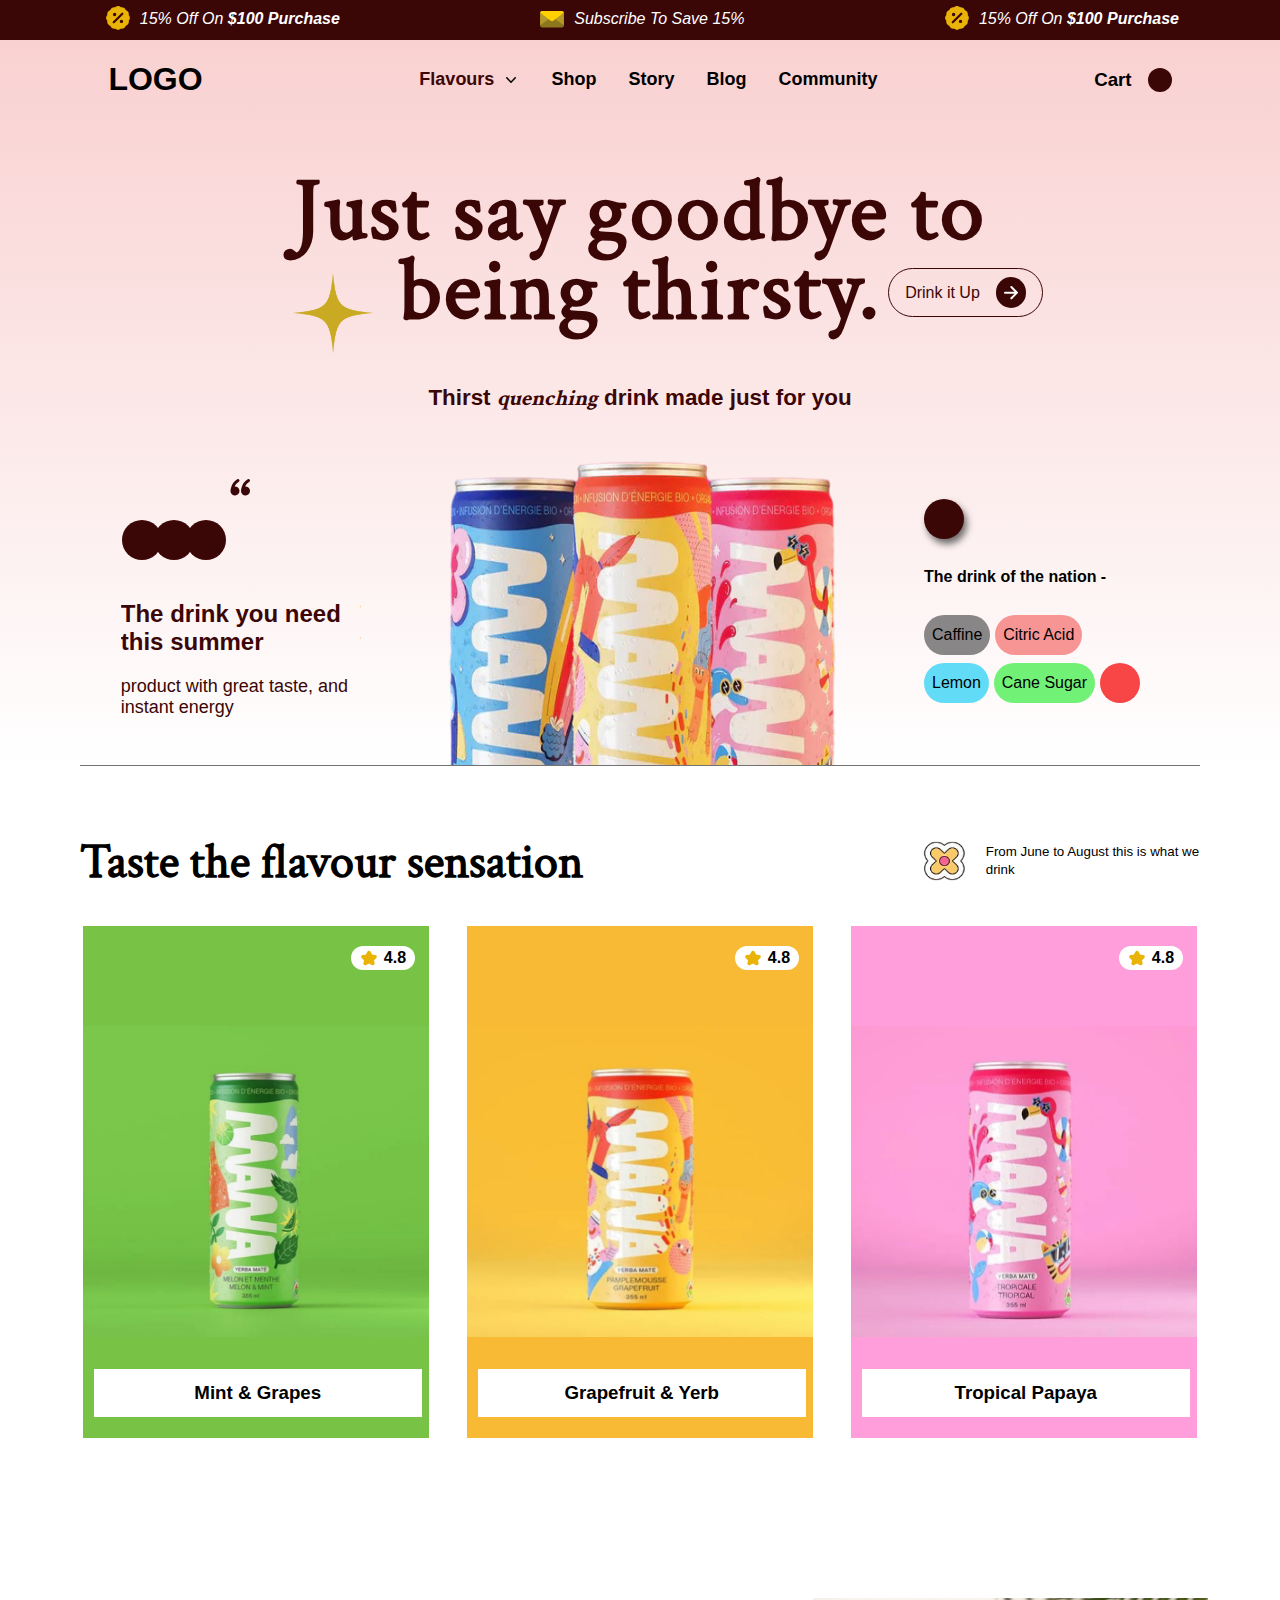
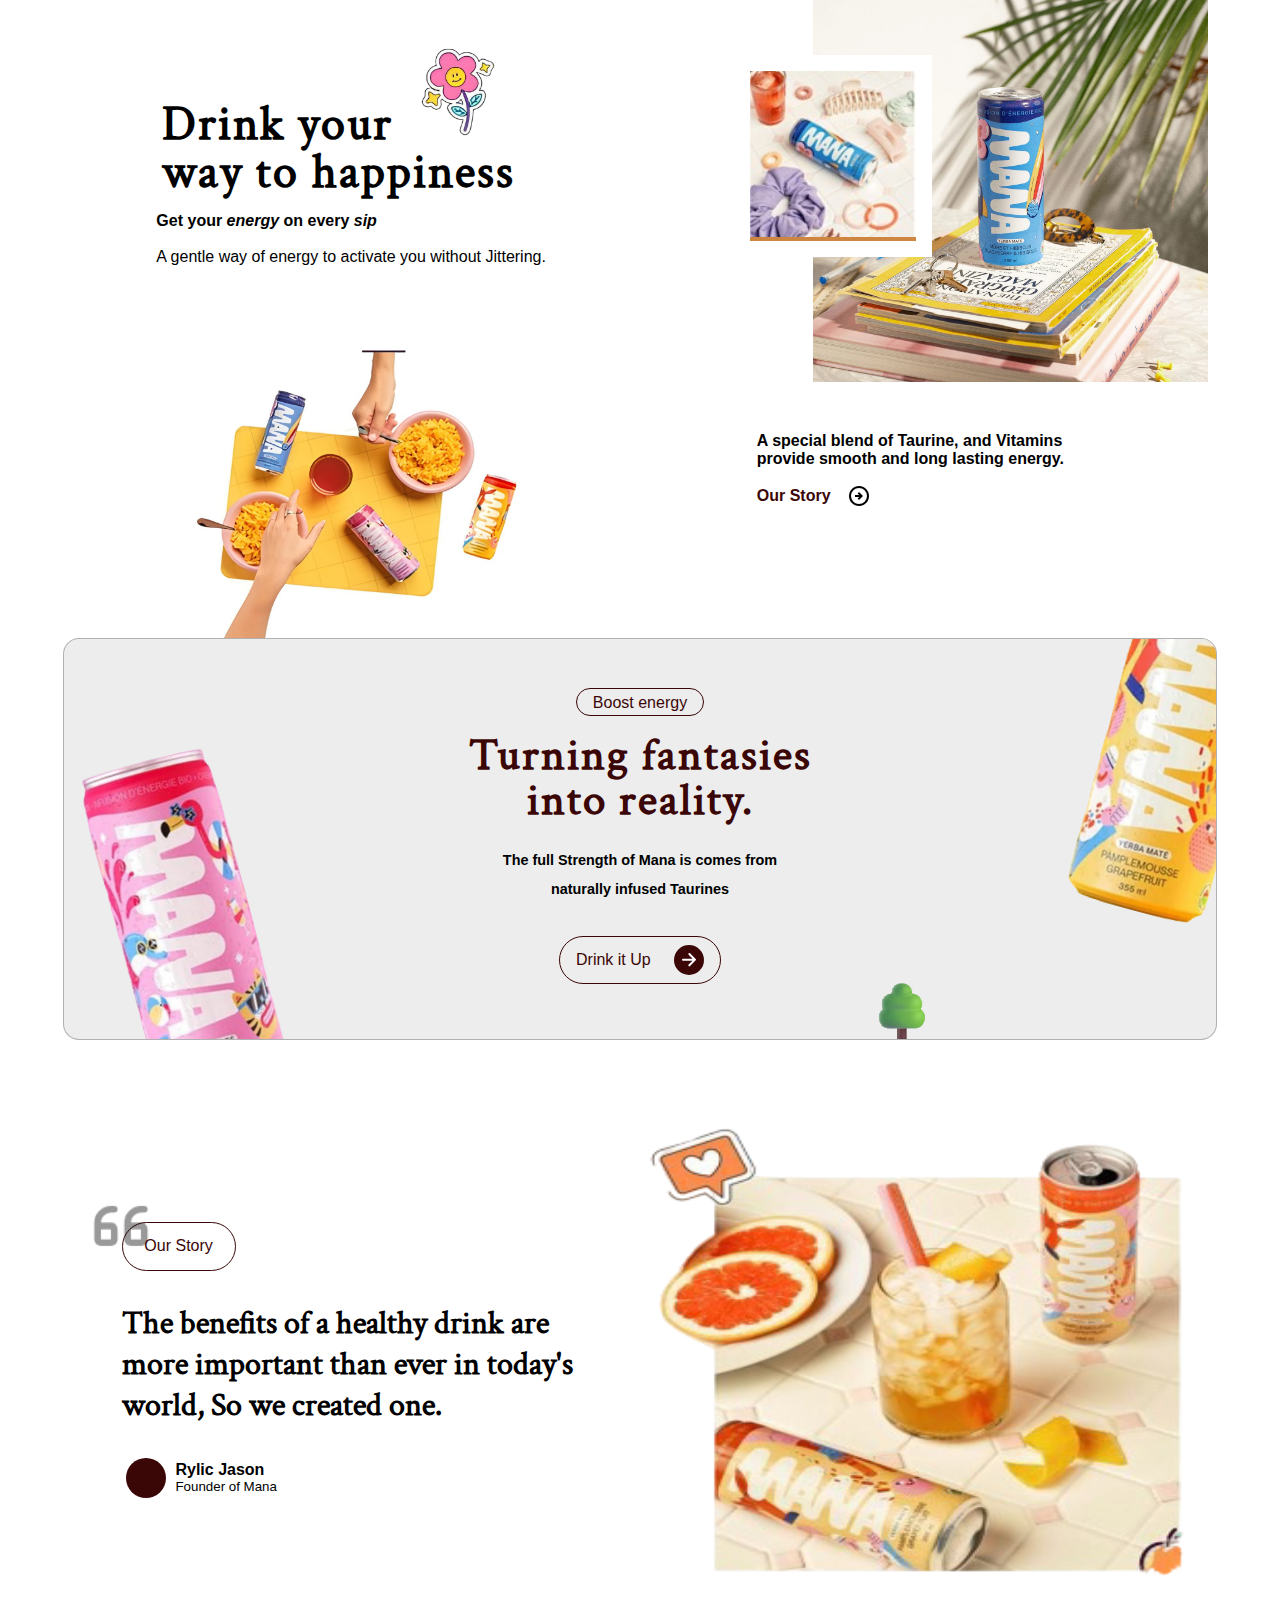
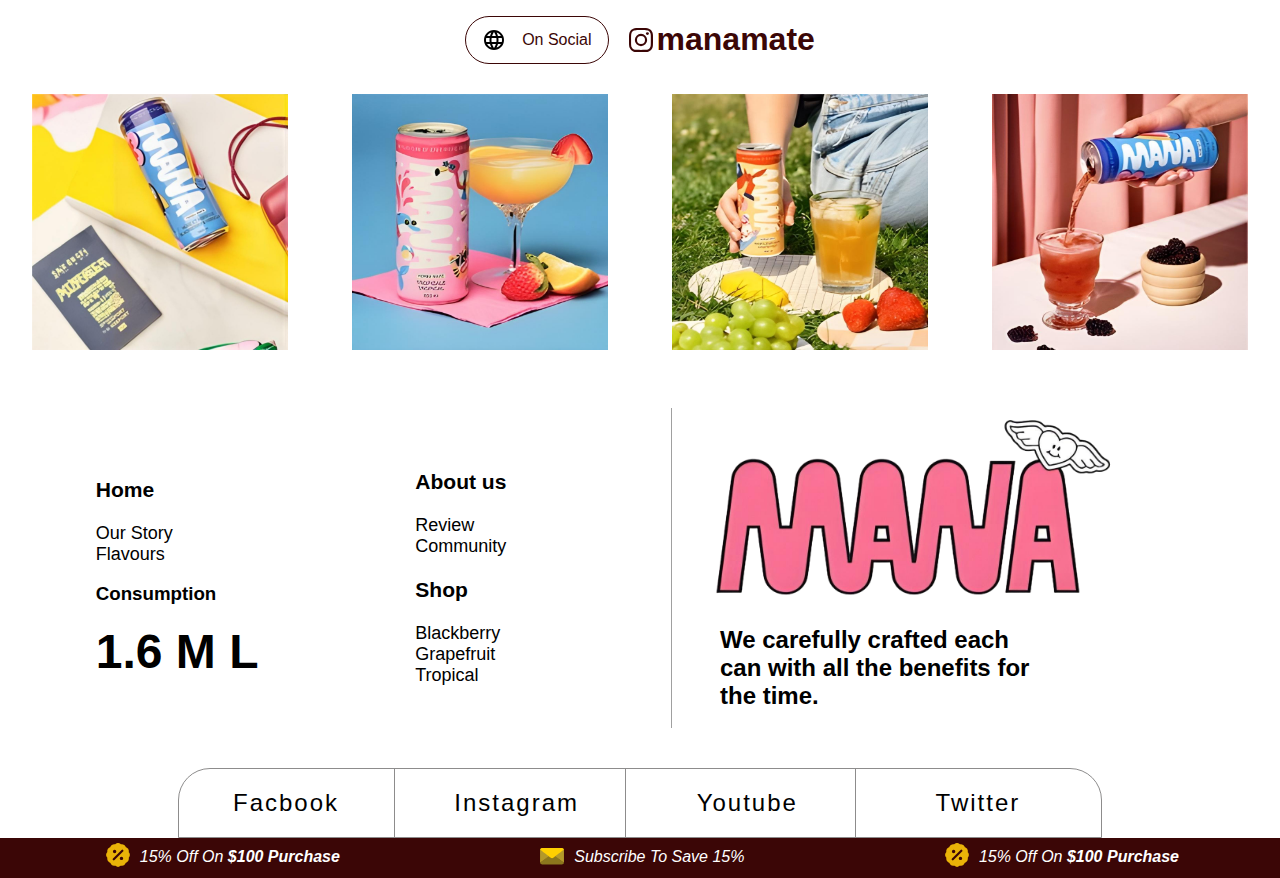
==== index.html @ e07e1fbb "added Footer" ====
<!DOCTYPE html>
<html lang="en">
<head>
    <meta charset="UTF-8">
    <meta name="viewport" content="width=device-width, initial-scale=1.0">
    <title>My Project</title>
    <link rel="stylesheet" href="style.css">
    <script src="script.js"></script>
</head>
<body>
            <!-- Top Foucus Section  -->
    <div class="flex-row row-align focusSection" >

        <div class="flex-row focusItems itemF">
            <svg xmlns="http://www.w3.org/2000/svg" width="24px" height="24px" viewBox="0 0 14 14">
                <path fill="#eab308" fill-rule="evenodd" d="M5.514.61a2.395 2.395 0 0 1 3.023 0l.16.13l.202-.033a2.395 2.395 0 0 1 2.618 1.512l.073.191l.191.073a2.395 2.395 0 0 1 1.512 2.618l-.033.203l.13.159l-.341.277l.34-.277c.717.88.717 2.142 0 3.023l-.129.159l.033.202a2.395 2.395 0 0 1-1.512 2.618l-.191.073l-.073.192a2.395 2.395 0 0 1-2.618 1.511l-.203-.032l-.159.129a2.395 2.395 0 0 1-3.023 0l.316-.388l-.316.388l-.159-.13l-.202.033a2.395 2.395 0 0 1-2.618-1.511l-.073-.192l-.192-.073A2.395 2.395 0 0 1 .76 8.847l.033-.202l-.13-.16a2.395 2.395 0 0 1 0-3.022l.13-.16l-.033-.202a2.395 2.395 0 0 1 1.51-2.618l.192-.073l.073-.191A2.395 2.395 0 0 1 5.153.707l.202.033zm4.454 3.422a.625.625 0 0 0-.884 0l-5 5a.625.625 0 1 0 .884.884l5-5a.625.625 0 0 0 0-.884m-4.942-.058a1 1 0 1 0 0 2a1 1 0 0 0 0-2m4 4a1 1 0 1 0 0 2a1 1 0 0 0 0-2" clip-rule="evenodd"/>
            </svg>
            <p>15% off on <strong>$100 purchase</strong></p>
        </div>

        <div class="flex-row focusItems itemF">
            <svg xmlns="http://www.w3.org/2000/svg" width="24px" height="24px" viewBox="0 0 512 512">
                <path fill="#8C771D" d="M511.96 425.623c-.076.14-.204.238-.287.374c-6.971 18.262-24.524 31.291-45.241 31.291H45.711c-1.579 0-3.044-.37-4.584-.517h-.612c-.159-.019-.287-.102-.446-.121c-10.136-1.193-19.259-5.374-26.495-11.827c-.136-.121-.317-.177-.453-.298l.083-.064c-1.707-1.556-3.482-3.051-4.955-4.837A48.452 48.452 0 0 1 .13 425.466c-.03-.042-.068-.072-.091-.117l.045-.038C-1.789 420.137 220.743 252 220.743 252c27.59-20.913 42.265-20.589 70.164 0c0 0 222.857 168.273 220.916 173.519l.137.104z"/>
                <path fill="#B3992A" d="M256.133 232.687L1.216 423.874V153.025c0-26.4 21.397-47.797 47.797-47.797h414.24c26.4 0 47.797 21.397 47.797 47.797v270.849L256.133 232.687z"/>
                <path fill="#FFD001" d="M3.984 136.661c.074-.138.201-.234.283-.368c6.864-17.981 24.146-30.809 44.543-30.809h414.238c1.554 0 2.997.364 4.514.509h.602c.156.019.283.1.439.119c9.979 1.175 18.963 5.291 26.086 11.645c.134.119.312.175.446.294l-.082.063c1.681 1.532 3.428 3.004 4.878 4.763a47.745 47.745 0 0 1 7.994 13.939c.03.041.067.071.089.115l-.045.037c1.844 5.094-217.258 170.64-217.258 170.64c-27.165 20.591-41.613 20.271-69.083 0c0 0-219.422-165.68-217.511-170.845l-.133-.102z"/>
            </svg>
            <p>Subscribe to save 15%</p>
        </div>

        <div class="flex-row focusItems hide1000 itemF">
            <svg xmlns="http://www.w3.org/2000/svg" width="24px" height="24px" viewBox="0 0 14 14">
                <path fill="#eab308" fill-rule="evenodd" d="M5.514.61a2.395 2.395 0 0 1 3.023 0l.16.13l.202-.033a2.395 2.395 0 0 1 2.618 1.512l.073.191l.191.073a2.395 2.395 0 0 1 1.512 2.618l-.033.203l.13.159l-.341.277l.34-.277c.717.88.717 2.142 0 3.023l-.129.159l.033.202a2.395 2.395 0 0 1-1.512 2.618l-.191.073l-.073.192a2.395 2.395 0 0 1-2.618 1.511l-.203-.032l-.159.129a2.395 2.395 0 0 1-3.023 0l.316-.388l-.316.388l-.159-.13l-.202.033a2.395 2.395 0 0 1-2.618-1.511l-.073-.192l-.192-.073A2.395 2.395 0 0 1 .76 8.847l.033-.202l-.13-.16a2.395 2.395 0 0 1 0-3.022l.13-.16l-.033-.202a2.395 2.395 0 0 1 1.51-2.618l.192-.073l.073-.191A2.395 2.395 0 0 1 5.153.707l.202.033zm4.454 3.422a.625.625 0 0 0-.884 0l-5 5a.625.625 0 1 0 .884.884l5-5a.625.625 0 0 0 0-.884m-4.942-.058a1 1 0 1 0 0 2a1 1 0 0 0 0-2m4 4a1 1 0 1 0 0 2a1 1 0 0 0 0-2" clip-rule="evenodd"/>
            </svg>
            <p>15% off on <strong>$100 purchase</strong></p>
        </div>
    </div>

                    <!-- NavBar   -->
    <div id="topSect">
        <nav class="flex-row row-align">
            <div>
                <h1>LOGO</h1>
            </div>

            <div>
                <ul class="hide1000">
                    <li>
                        <div class="dropdown">
                            <!-- drop button  -->
                            <a href="#" class="dropbtn flex-row navItem transition200">
                                Flavours
                                <svg class="transition200" xmlns="http://www.w3.org/2000/svg" width="16px" height="16px" viewBox="0 0 16 16">
                                    <path fill="none" stroke="#000000" stroke-linecap="round" stroke-linejoin="round" stroke-width="1.5" d="M3.75 5.75L8 10.25l4.25-4.5"/>
                                </svg>
                            </a>
                            <!-- drop content  -->
                            <div class="dropdown-content transition200">
                                <a href="#">Lemon <img src="./assets/icons/lemon_.png" alt=""></a>
                                <a href="#">Mango <img src="./assets/icons/mango_.png" alt=""></a>
                                <a href="#">Cherry <img src="./assets/icons/cherries_.png" alt=""></a>
                                <a href="#">More... </a>
                            </div>
                        </div>
                    </li>
                    <li class="navItem transition200">Shop</li>
                    <li class="navItem transition200">Story</li>
                    <li class="navItem transition200">Blog</li>
                    <li class="navItem transition200">Community</li>
                </ul>
            </div>
            

            <div class="flex-row row-align" class="flex-row row-align" style="gap: 0.5em;">
                <div id="hamburger">
                    <svg xmlns="http://www.w3.org/2000/svg" height="24px" viewBox="0 -960 960 960" width="24px" fill="#696969"><path d="M120-240v-80h720v80H120Zm0-200v-80h720v80H120Zm0-200v-80h720v80H120Z"/></svg>
                </div>
                <div id="cart" class="flex-row row-align">
                    <h3>Cart</h3>
                    <div class="circle"></div>
                </div>
            </div>
        </nav>

                        <!-- Hero Section  -->
        <section class="container">
                <div id="heroText">
                    <div id="heroOverlay" class="p-rel">
                        <h1>Just say goodbye to being thirsty.</h1>
                        <div class="mainBtn flex-row row-align p-abs transition200">
                            <a href="#" class="flex-row row-align" style="gap: 1em;">Drink it Up
                                <div class="circle" style="padding: 0.2em;">
                                    <svg xmlns="http://www.w3.org/2000/svg" width="undefined" height="undefined" viewBox="-5 -5 24 24">
                                        <path fill="#ffffff" d="m10.586 5.657l-3.95-3.95A1 1 0 0 1 8.05.293l5.657 5.657a.997.997 0 0 1 0 1.414L8.05 13.021a1 1 0 1 1-1.414-1.414l3.95-3.95H1a1 1 0 1 1 0-2h9.586z"/>
                                    </svg>
                                </div>
                            </a>
                        </div>
                        <div id="starsImg" class="p-abs">
                            <!-- <img src="./assets/images/stars.png" alt=""> -->
                        </div>
                        <p class="p-none m-none">Thirst <strong>quenching</strong> drink made just for you</p>
                    </div>
                </div>

                <div id="heroBottom" class="flex-row row-align">
                    <div class="bottomItems flex-row" id="comms1">
                        <div style="width: 30em;">
                            <div class="flex-row" style="width: 15em;justify-content: center; scroll-snap-align: center;">
                                <svg xmlns="http://www.w3.org/2000/svg" width="24px" height="24px" viewBox="0 0 16 16"><path fill="#3b0606" d="M6.848 2.47a1 1 0 0 1-.318 1.378A7.284 7.284 0 0 0 3.75 7.01A3 3 0 1 1 1 10v-.027a3.521 3.521 0 0 1 .01-.232c.009-.15.027-.36.062-.618c.07-.513.207-1.22.484-2.014c.552-1.59 1.67-3.555 3.914-4.957a1 1 0 0 1 1.378.318m7 0a1 1 0 0 1-.318 1.378a7.283 7.283 0 0 0-2.78 3.162A3 3 0 1 1 8 10v-.027a3.521 3.521 0 0 1 .01-.232c.009-.15.027-.36.062-.618c.07-.513.207-1.22.484-2.014c.552-1.59 1.67-3.555 3.914-4.957a1 1 0 0 1 1.378.318"/></svg>
                            </div>
                            <div class="flex-row row-align p-rel" id="customerImg">
                                <div class="lg-circle p-abs" style="left: 0.1em;"></div>
                                <div class="lg-circle p-abs" style="left: 2.1em;"></div>
                                <div class="lg-circle p-abs" style="left: 4.1em;"></div>
                            </div>
                            
                            <div id="customerComms1">
                                <h2><blockquote class="p-none m-none">The drink you need this summer</blockquote></h2>
                                <p class="p-none m-none lg-p"> product with great taste, and instant energy</p>
                            </div>
                        </div>

                        <div style="width: 15em; scroll-snap-align: center;">
                            <div class="flex-row" style="width: 15em;justify-content: center;">
                                <svg xmlns="http://www.w3.org/2000/svg" width="24px" height="24px" viewBox="0 0 16 16"><path fill="#3b0606" d="M6.848 2.47a1 1 0 0 1-.318 1.378A7.284 7.284 0 0 0 3.75 7.01A3 3 0 1 1 1 10v-.027a3.521 3.521 0 0 1 .01-.232c.009-.15.027-.36.062-.618c.07-.513.207-1.22.484-2.014c.552-1.59 1.67-3.555 3.914-4.957a1 1 0 0 1 1.378.318m7 0a1 1 0 0 1-.318 1.378a7.283 7.283 0 0 0-2.78 3.162A3 3 0 1 1 8 10v-.027a3.521 3.521 0 0 1 .01-.232c.009-.15.027-.36.062-.618c.07-.513.207-1.22.484-2.014c.552-1.59 1.67-3.555 3.914-4.957a1 1 0 0 1 1.378.318"/></svg>
                            </div>
                            <div class="flex-row row-align p-rel" id="customerImg">
                                <div class="lg-circle p-abs" style="left: 0.1em;"></div>
                                <div class="lg-circle p-abs" style="left: 2.1em;"></div>
                                <div class="lg-circle p-abs" style="left: 4.1em;"></div>
                            </div>
                            
                            <div id="customerComms1">
                                <h2><blockquote class="p-none m-none">The drink you need this summer</blockquote></h2>
                                <p class="p-none m-none lg-p"> product with great taste, and instant energy</p>
                            </div>
                        </div>
                    </div>

                    <div class="bottomItems flex-col" id="cansImg"></div>

                    <div class="bottomItems flex-col" id="thirdHeroBox">
                        <div class="lg-circle shadow"></div>
                        <h4 class="p-none m-none"><blockquote class="p-none m-none">The drink of the nation -</blockquote></h4>
                        <div class="flex-row" id="tags-col">
                            <div class="flex-row" style="gap: 0.3em;">
                                <div class="tags flex-row row-align" style="background-color: rgba(113, 112, 112, 0.841);"><p>Caffine</p></div>
                                <div class="tags flex-row row-align" style="background-color: rgba(246, 134, 134, 0.874);"><p>Citric Acid</p></div>
                            </div>
                            <div class="flex-row" style="gap: 0.3em;">
                                <div class="tags flex-row row-align" style="background-color: rgba(81, 215, 245, 0.902);"><p>Lemon</p></div>
                                <div class="tags flex-row row-align" style="background-color: rgba(92, 239, 97, 0.861);"><p>Cane Sugar</p></div>
                                <div class="lg-circle flex-row row-align" style="background-color: rgba(247, 56, 56, 0.934);"></div>
                            </div>
                        </div>
                    </div>

                    
    
                </div>

        </section>
    </div>
    
    <section id="bestProductsSect" class="container">
        <div id="productLine" class="row-100 flex-row">
            <div><h1>Taste the flavour sensation</h1></div>
            <div class="flex-row" style="width: 25%; min-width: 5em; align-items: center; gap: 1em;">
                <img src="./assets/images/flower.png" alt="flower" width="52px" height="52px">
                <p><small>From June to August this is what we drink</small></p>
            </div>
        </div>

        <div id="bestProducts" class="row-100 flex-row">

            <div class="productTile p-rel img-contain" id="greenCan">
                <div class="onHoverProdIcons flex-row">
                    <div class="circle">
                        <svg xmlns="http://www.w3.org/2000/svg" width="24px" height="24px" viewBox="0 0 24 24"><path fill="currentColor" d="M12 10c-1.1 0-2 .9-2 2s.9 2 2 2s2-.9 2-2s-.9-2-2-2zm6 0c-1.1 0-2 .9-2 2s.9 2 2 2s2-.9 2-2s-.9-2-2-2zM6 10c-1.1 0-2 .9-2 2s.9 2 2 2s2-.9 2-2s-.9-2-2-2z"/></svg>   
                    </div>
                    <div class="circle"></div>
                    <div class="circle"></div>
                </div>

                <div class="rating flex-row p-abs bg-white">
                    <svg xmlns="http://www.w3.org/2000/svg" width="18" height="18" viewBox="0 0 32 32">
                        <path fill="#eab308" d="m18.7 4.627l2.247 4.31a2.27 2.27 0 0 0 1.686 1.189l4.746.65c2.538.35 3.522 3.479 1.645 5.219l-3.25 2.999a2.225 2.225 0 0 0-.683 2.04l.793 4.398c.441 2.45-2.108 4.36-4.345 3.24l-4.536-2.25a2.282 2.282 0 0 0-2.006 0l-4.536 2.25c-2.238 1.11-4.786-.79-4.345-3.24l.793-4.399c.14-.75-.12-1.52-.682-2.04l-3.251-2.998c-1.877-1.73-.893-4.87 1.645-5.22l4.746-.65a2.23 2.23 0 0 0 1.686-1.189l2.248-4.309c1.144-2.17 4.264-2.17 5.398 0Z"/>
                    </svg>
                    <p class="p-none"><strong>4.8</strong></p>
                </div>

                <div class="productName flex-row p-abs bg-white transition200">
                    <h3>Mint & Grapes </h3>  
                </div>
            </div>

            <div class="productTile p-rel img-contain" id="yellowCan">
                <div class="onHoverProdIcons flex-row">
                    <div class="circle">
                        <svg xmlns="http://www.w3.org/2000/svg" width="24px" height="24px" viewBox="0 0 24 24"><path fill="currentColor" d="M12 10c-1.1 0-2 .9-2 2s.9 2 2 2s2-.9 2-2s-.9-2-2-2zm6 0c-1.1 0-2 .9-2 2s.9 2 2 2s2-.9 2-2s-.9-2-2-2zM6 10c-1.1 0-2 .9-2 2s.9 2 2 2s2-.9 2-2s-.9-2-2-2z"/></svg>
                    </div>
                    <div class="circle"></div>
                    <div class="circle"></div>
                </div>
                
                <div class="rating flex-row p-abs bg-white">
                    <svg xmlns="http://www.w3.org/2000/svg" width="18" height="18" viewBox="0 0 32 32">
                        <path fill="#eab308" d="m18.7 4.627l2.247 4.31a2.27 2.27 0 0 0 1.686 1.189l4.746.65c2.538.35 3.522 3.479 1.645 5.219l-3.25 2.999a2.225 2.225 0 0 0-.683 2.04l.793 4.398c.441 2.45-2.108 4.36-4.345 3.24l-4.536-2.25a2.282 2.282 0 0 0-2.006 0l-4.536 2.25c-2.238 1.11-4.786-.79-4.345-3.24l.793-4.399c.14-.75-.12-1.52-.682-2.04l-3.251-2.998c-1.877-1.73-.893-4.87 1.645-5.22l4.746-.65a2.23 2.23 0 0 0 1.686-1.189l2.248-4.309c1.144-2.17 4.264-2.17 5.398 0Z"/>
                    </svg>
                    <p><strong>4.8</strong></p>
                </div>

                <div class="productName flex-row p-abs bg-white transition200">
                    <h3> Grapefruit & Yerb  </h3>
                </div>
            </div>

            <div class="productTile p-rel img-contain" id="redCan">
                <div class="onHoverProdIcons flex-row ">
                    <div class="circle">
                        <svg xmlns="http://www.w3.org/2000/svg" width="24px" height="24px" viewBox="0 0 24 24"><path fill="currentColor" d="M12 10c-1.1 0-2 .9-2 2s.9 2 2 2s2-.9 2-2s-.9-2-2-2zm6 0c-1.1 0-2 .9-2 2s.9 2 2 2s2-.9 2-2s-.9-2-2-2zM6 10c-1.1 0-2 .9-2 2s.9 2 2 2s2-.9 2-2s-.9-2-2-2z"/></svg>
                    </div>
                    <div class="circle"></div>
                    <div class="circle"></div>
                </div>
                
                <div class="rating flex-row p-abs bg-white">
                    <svg xmlns="http://www.w3.org/2000/svg" width="18" height="18" viewBox="0 0 32 32">
                        <path fill="#eab308" d="m18.7 4.627l2.247 4.31a2.27 2.27 0 0 0 1.686 1.189l4.746.65c2.538.35 3.522 3.479 1.645 5.219l-3.25 2.999a2.225 2.225 0 0 0-.683 2.04l.793 4.398c.441 2.45-2.108 4.36-4.345 3.24l-4.536-2.25a2.282 2.282 0 0 0-2.006 0l-4.536 2.25c-2.238 1.11-4.786-.79-4.345-3.24l.793-4.399c.14-.75-.12-1.52-.682-2.04l-3.251-2.998c-1.877-1.73-.893-4.87 1.645-5.22l4.746-.65a2.23 2.23 0 0 0 1.686-1.189l2.248-4.309c1.144-2.17 4.264-2.17 5.398 0Z"/>
                    </svg>
                    <p><strong>4.8</strong></p>
                </div>

                <div class="productName flex-row p-abs bg-white transition200">
                    <h3>Tropical Papaya </h3>
                </div>
            </div>
        </div>
    </section>

                <!-- Product Showcasing  -->


    <section  class="container flex-row" id="showCasing">
        <div class="flex-col showCaseSec" id="showCaseMain">
            <div id="showCaseHead" class="show flex-col">
                <h1>
                    Drink your
                    <img src="./assets/icons/happyFlower.png" alt="" width="100px" height="100px">
                    way to happiness
                </h1>
                <h4>Get your <em>energy</em> on every <em>sip</em></h4>
                <p>A gentle way of energy to activate you without Jittering.</p>
            </div>
            
            <div id="showCaseImg" class="show flex-col" style="align-items: center; justify-content: end;">
                <img class="canWithFood" src="./assets/images/canWithFood.jpeg" alt="">
            </div>

        </div>

        <div class="flex-col showCaseSec" id="showCaseContent" >
            <div id="showCaseContentImg" class="show flex-col" style="height: 60%;">
                <div id="main-img-lg" class="p-rel">
                    <img src="./assets/images/canonbooks.jpg" loading="lazy" alt="lgImg" width="100%" height="100%">
                    <div id="main-img-sm" class="p-abs">
                        <img src="./assets/images/canwith[1].jpg" loading="lazy" alt="smImg" width="100%" height="100%">
                    </div>
                </div>
            </div>

            <div id="showCaseContentTxt" class="show flex-row" style="height: 20%;">
                <div class="flex-col" style="justify-content: center;width: 60%; height: 100%;">
                    <h3>
                        A special blend of Taurine, and Vitamins
                        provide smooth and long lasting energy.
                    </h3>
                    <a href="#" class="flex-row" style="width: 8em; font-weight: bold;"> Our Story 
                        <svg xmlns="http://www.w3.org/2000/svg" height="24px" viewBox="0 -960 960 960" width="24px" fill="#000"><path d="m480-320 160-160-160-160-56 56 64 64H320v80h168l-64 64 56 56Zm0 240q-83 0-156-31.5T197-197q-54-54-85.5-127T80-480q0-83 31.5-156T197-763q54-54 127-85.5T480-880q83 0 156 31.5T763-763q54 54 85.5 127T880-480q0 83-31.5 156T763-197q-54 54-127 85.5T480-80Zm0-80q134 0 227-93t93-227q0-134-93-227t-227-93q-134 0-227 93t-93 227q0 134 93 227t227 93Zm0-320Z"/></svg>             
                    </a>
                </div>
            </div>
        </div>
    </section>

                    <!-- Product Herocasing -->

    <section id="heroCasing" class="container flex-col p-rel">
        <div class="p-abs" id="heroCanRed">
            <img src="./assets/images/nobgRed.png" alt="">
        </div>
        <div class="p-abs" id="heroCanYell">
            <img src="./assets/images/nobgYellow.png" alt="">
        </div>

        <div id="boostBtn" class="z-index-1">
            <a href="#" class="mainBtn transition200">Boost energy</a>
        </div>

        <div class="flex-col z-index-1" id="heroCasingTxt">
            <h1>Turning fantasies into reality.</h1>
            <p>The full Strength of Mana is comes from naturally infused Taurines</p>
        </div>

        <div class="mainBtn flex-row transition200 z-index-1">
            <a href="#" class="flex-row row-align" style="justify-content: space-between; width: 100%;">
                <span>Drink it Up</span>
                <div class="circle" style="padding: 0.2em;">
                    <svg xmlns="http://www.w3.org/2000/svg" width="undefined" height="undefined" viewBox="-5 -5 24 24">
                        <path fill="#ffffff" d="m10.586 5.657l-3.95-3.95A1 1 0 0 1 8.05.293l5.657 5.657a.997.997 0 0 1 0 1.414L8.05 13.021a1 1 0 1 1-1.414-1.414l3.95-3.95H1a1 1 0 1 1 0-2h9.586z"/>
                    </svg>
                </div>
            </a>
        </div>

        <div class="p-abs" style="bottom: -2%; left: 70%;">
            <img src="./assets/icons/deciduous-tree.png" alt="">
        </div>
    </section>  
    
    <section id="FoundersCompliment" class="container flex-row">

        <div class="flex-col" style="width: 40%; justify-content: center; gap: 0em; margin: 0em auto;">

            <div class="mainBtn flex-row row-align p-rel" style="width: 5em; z-index: 1;">
                <div class="p-abs" style="left: -37%; top: -80%; z-index: -1;">
                    <img src="./assets/icons/quote-outline_.png" alt="" width="80px" height="80px" style="transform: rotate(180deg); z-index: -1; opacity: 0.4;">
                </div>
                <a href="#">
                    Our Story
                </a>
            </div>

            <div>
                <h3 style="font-size: 2em; font-family: crimsonRegular;">
                    The benefits of a healthy drink are more important than ever in today's world, So we created one.
                </h3>
            </div>

            <div class="flex-row row-align" style="width: 10em;">
                <div class="lg-circle"></div>
                <div>
                    <h4 class="m-none flex-row">Rylic Jason</h4> 
                    <small class="m-none flex-row">Founder of Mana</small>
                </div>
            </div>
        </div>

        <div class="flex-row" style="width: 50%;">
            <img src="./assets/images/dreamCasing.png" alt="" width="100%" style="aspect-ratio: 1/1;">
        </div>
        
    </section>
    
    <section id="footerImages">
        <div class="flex-row row-align" style="justify-content: center; gap: 1em;" id="footBtns">
            <div class="mainBtn flex-row row-align">
                <a href="#" class="flex-row row-align" style="gap: 1em;">
                    <svg xmlns="http://www.w3.org/2000/svg" height="24px" viewBox="0 -960 960 960" width="24px" fill="#000"><path d="M480-80q-82 0-155-31.5t-127.5-86Q143-252 111.5-325T80-480q0-83 31.5-155.5t86-127Q252-817 325-848.5T480-880q83 0 155.5 31.5t127 86q54.5 54.5 86 127T880-480q0 82-31.5 155t-86 127.5q-54.5 54.5-127 86T480-80Zm0-82q26-36 45-75t31-83H404q12 44 31 83t45 75Zm-104-16q-18-33-31.5-68.5T322-320H204q29 50 72.5 87t99.5 55Zm208 0q56-18 99.5-55t72.5-87H638q-9 38-22.5 73.5T584-178ZM170-400h136q-3-20-4.5-39.5T300-480q0-21 1.5-40.5T306-560H170q-5 20-7.5 39.5T160-480q0 21 2.5 40.5T170-400Zm216 0h188q3-20 4.5-39.5T580-480q0-21-1.5-40.5T574-560H386q-3 20-4.5 39.5T380-480q0 21 1.5 40.5T386-400Zm268 0h136q5-20 7.5-39.5T800-480q0-21-2.5-40.5T790-560H654q3 20 4.5 39.5T660-480q0 21-1.5 40.5T654-400Zm-16-240h118q-29-50-72.5-87T584-782q18 33 31.5 68.5T638-640Zm-234 0h152q-12-44-31-83t-45-75q-26 36-45 75t-31 83Zm-200 0h118q9-38 22.5-73.5T376-782q-56 18-99.5 55T204-640Z"/></svg>
                    On Social
                </a>
            </div>

            <div class="flex-row">
                <h1>
                    <a href="#" class="flex-row row-align">
                        <svg xmlns="http://www.w3.org/2000/svg" width="32px" height="32px" viewBox="0 0 24 24"><path fill="currentColor" d="M11.999 7.377a4.623 4.623 0 1 0 0 9.248a4.623 4.623 0 0 0 0-9.248zm0 7.627a3.004 3.004 0 1 1 0-6.008a3.004 3.004 0 0 1 0 6.008z"/><circle cx="16.806" cy="7.207" r="1.078" fill="currentColor"/><path fill="currentColor" d="M20.533 6.111A4.605 4.605 0 0 0 17.9 3.479a6.606 6.606 0 0 0-2.186-.42c-.963-.042-1.268-.054-3.71-.054s-2.755 0-3.71.054a6.554 6.554 0 0 0-2.184.42a4.6 4.6 0 0 0-2.633 2.632a6.585 6.585 0 0 0-.419 2.186c-.043.962-.056 1.267-.056 3.71c0 2.442 0 2.753.056 3.71c.015.748.156 1.486.419 2.187a4.61 4.61 0 0 0 2.634 2.632a6.584 6.584 0 0 0 2.185.45c.963.042 1.268.055 3.71.055s2.755 0 3.71-.055a6.615 6.615 0 0 0 2.186-.419a4.613 4.613 0 0 0 2.633-2.633c.263-.7.404-1.438.419-2.186c.043-.962.056-1.267.056-3.71s0-2.753-.056-3.71a6.581 6.581 0 0 0-.421-2.217zm-1.218 9.532a5.043 5.043 0 0 1-.311 1.688a2.987 2.987 0 0 1-1.712 1.711a4.985 4.985 0 0 1-1.67.311c-.95.044-1.218.055-3.654.055c-2.438 0-2.687 0-3.655-.055a4.96 4.96 0 0 1-1.669-.311a2.985 2.985 0 0 1-1.719-1.711a5.08 5.08 0 0 1-.311-1.669c-.043-.95-.053-1.218-.053-3.654c0-2.437 0-2.686.053-3.655a5.038 5.038 0 0 1 .311-1.687c.305-.789.93-1.41 1.719-1.712a5.01 5.01 0 0 1 1.669-.311c.951-.043 1.218-.055 3.655-.055s2.687 0 3.654.055a4.96 4.96 0 0 1 1.67.311a2.991 2.991 0 0 1 1.712 1.712a5.08 5.08 0 0 1 .311 1.669c.043.951.054 1.218.054 3.655c0 2.436 0 2.698-.043 3.654h-.011z"/></svg>
                        manamate
                    </a>
                </h1>
            </div>
        </div>

       
        <div id="footImgs" class="flex-row">
            <div class="footerImg">
                <img src="./assets/images/FootImg1.png" alt="" width="100%" height="100%">
            </div>
            <div class="footerImg">
                <img src="./assets/images/footImg2.jpeg" alt="" width="100%" height="100%">

            </div>
            <div class="footerImg">
                <img src="./assets/images/footImg3.jpeg" alt="" width="100%" height="100%">

            </div>
            <div class="footerImg">
                <img src="./assets/images/footImg4.jpeg" alt="" width="100%" height="100%">

            </div>
            
        </div>

    </section>

        <section id="FooterLinks" class="flex-row">

            <div id="Flinks" class="flex-row">

                <div class="flex-col FlinksPill" >

                    <div class="flex-col FlinksContent" >
                        <ul class="Lstyle-none flex-col">
                            <h3>Home</h3>
                            <li>Our Story</li>
                            <li>Flavours</li>
                        </ul>
                    </div>

                    <div class="flex-col FlinksContent">
                        <h3>Consumption</h3>
                        <h1 style="font-size: 3em; margin: 0%;" ><strong style="font-weight: 900;">1.6 M</strong> L</h1>
                    </div>

                </div>

                <div class="flex-col FlinksPill" style="border-right: 1px solid rgba(145, 145, 145, 0.864);">

                    <div class="flex-col FlinksContent">
                        
                        <ul class="Lstyle-none flex-col">
                            <h3>About us</h3>
                            <li>Review</li>
                            <li>Community</li>
                        </ul>

                    </div>
                    
                    <div class="flex-col FlinksContent">

                        <ul class="Lstyle-none flex-col">
                            <h3>Shop</h3>
                            <li>Blackberry</li>
                            <li>Grapefruit</li>
                            <li>Tropical</li>

                        </ul>

                    </div>
                </div>

            </div>

            <div id="FooterLogo" class="flex-col">
                <div id="logoF">
                    <img src="./assets/images/LOGO.png" alt="" width="100%" height="100%">
                </div>
                <div id="BrandLine" class="flex-row" style="margin-left: 1em;">
                    <h2>We carefully crafted each can with all the benefits for the time.</h2>
                </div>
            </div>

            
        </section>

        <footer class="container">
            <div class="flex-row" id="footerContent"> 
                <div class="foot flex-row row-align">
                    <h2>Facbook</h2>
                </div>

                <div class="foot flex-row row-align">
                    <h2>Instagram</h2>
                </div>

                <div class="foot flex-row row-align">
                    <h2>Youtube</h2>
                </div>

                <div class="foot flex-row row-align" style="border: none;">
                    <h2>Twitter</h2>
                </div>
            </div>
        </footer>

        <div class="flex-row row-align focusSection" >

            <div class="flex-row focusItems itemF">
                <svg xmlns="http://www.w3.org/2000/svg" width="24px" height="24px" viewBox="0 0 14 14">
                    <path fill="#eab308" fill-rule="evenodd" d="M5.514.61a2.395 2.395 0 0 1 3.023 0l.16.13l.202-.033a2.395 2.395 0 0 1 2.618 1.512l.073.191l.191.073a2.395 2.395 0 0 1 1.512 2.618l-.033.203l.13.159l-.341.277l.34-.277c.717.88.717 2.142 0 3.023l-.129.159l.033.202a2.395 2.395 0 0 1-1.512 2.618l-.191.073l-.073.192a2.395 2.395 0 0 1-2.618 1.511l-.203-.032l-.159.129a2.395 2.395 0 0 1-3.023 0l.316-.388l-.316.388l-.159-.13l-.202.033a2.395 2.395 0 0 1-2.618-1.511l-.073-.192l-.192-.073A2.395 2.395 0 0 1 .76 8.847l.033-.202l-.13-.16a2.395 2.395 0 0 1 0-3.022l.13-.16l-.033-.202a2.395 2.395 0 0 1 1.51-2.618l.192-.073l.073-.191A2.395 2.395 0 0 1 5.153.707l.202.033zm4.454 3.422a.625.625 0 0 0-.884 0l-5 5a.625.625 0 1 0 .884.884l5-5a.625.625 0 0 0 0-.884m-4.942-.058a1 1 0 1 0 0 2a1 1 0 0 0 0-2m4 4a1 1 0 1 0 0 2a1 1 0 0 0 0-2" clip-rule="evenodd"/>
                </svg>
                <p>15% off on <strong>$100 purchase</strong></p>
            </div>
    
            <div class="flex-row focusItems itemF">
                <svg xmlns="http://www.w3.org/2000/svg" width="24px" height="24px" viewBox="0 0 512 512">
                    <path fill="#8C771D" d="M511.96 425.623c-.076.14-.204.238-.287.374c-6.971 18.262-24.524 31.291-45.241 31.291H45.711c-1.579 0-3.044-.37-4.584-.517h-.612c-.159-.019-.287-.102-.446-.121c-10.136-1.193-19.259-5.374-26.495-11.827c-.136-.121-.317-.177-.453-.298l.083-.064c-1.707-1.556-3.482-3.051-4.955-4.837A48.452 48.452 0 0 1 .13 425.466c-.03-.042-.068-.072-.091-.117l.045-.038C-1.789 420.137 220.743 252 220.743 252c27.59-20.913 42.265-20.589 70.164 0c0 0 222.857 168.273 220.916 173.519l.137.104z"/>
                    <path fill="#B3992A" d="M256.133 232.687L1.216 423.874V153.025c0-26.4 21.397-47.797 47.797-47.797h414.24c26.4 0 47.797 21.397 47.797 47.797v270.849L256.133 232.687z"/>
                    <path fill="#FFD001" d="M3.984 136.661c.074-.138.201-.234.283-.368c6.864-17.981 24.146-30.809 44.543-30.809h414.238c1.554 0 2.997.364 4.514.509h.602c.156.019.283.1.439.119c9.979 1.175 18.963 5.291 26.086 11.645c.134.119.312.175.446.294l-.082.063c1.681 1.532 3.428 3.004 4.878 4.763a47.745 47.745 0 0 1 7.994 13.939c.03.041.067.071.089.115l-.045.037c1.844 5.094-217.258 170.64-217.258 170.64c-27.165 20.591-41.613 20.271-69.083 0c0 0-219.422-165.68-217.511-170.845l-.133-.102z"/>
                </svg>
                <p>Subscribe to save 15%</p>
            </div>
    
            <div class="flex-row focusItems hide1000 itemF">
                <svg xmlns="http://www.w3.org/2000/svg" width="24px" height="24px" viewBox="0 0 14 14">
                    <path fill="#eab308" fill-rule="evenodd" d="M5.514.61a2.395 2.395 0 0 1 3.023 0l.16.13l.202-.033a2.395 2.395 0 0 1 2.618 1.512l.073.191l.191.073a2.395 2.395 0 0 1 1.512 2.618l-.033.203l.13.159l-.341.277l.34-.277c.717.88.717 2.142 0 3.023l-.129.159l.033.202a2.395 2.395 0 0 1-1.512 2.618l-.191.073l-.073.192a2.395 2.395 0 0 1-2.618 1.511l-.203-.032l-.159.129a2.395 2.395 0 0 1-3.023 0l.316-.388l-.316.388l-.159-.13l-.202.033a2.395 2.395 0 0 1-2.618-1.511l-.073-.192l-.192-.073A2.395 2.395 0 0 1 .76 8.847l.033-.202l-.13-.16a2.395 2.395 0 0 1 0-3.022l.13-.16l-.033-.202a2.395 2.395 0 0 1 1.51-2.618l.192-.073l.073-.191A2.395 2.395 0 0 1 5.153.707l.202.033zm4.454 3.422a.625.625 0 0 0-.884 0l-5 5a.625.625 0 1 0 .884.884l5-5a.625.625 0 0 0 0-.884m-4.942-.058a1 1 0 1 0 0 2a1 1 0 0 0 0-2m4 4a1 1 0 1 0 0 2a1 1 0 0 0 0-2" clip-rule="evenodd"/>
                </svg>
                <p>15% off on <strong>$100 purchase</strong></p>
            </div>
        </div>


</body>
</html>
---- style.css ----
body {
    min-width: 99vw;
    min-height: 100vh;
    /* background-color: rgb(237, 235, 235); */
    padding: 0;
    margin: 0;
    overflow-x: hidden;

    ul {
        list-style: none;
        display: flex;
        align-items: center;
        justify-content: space-around;
        padding: 0;
        margin: 0;
        font-size: large;
    }

    a {
        color: var(--primary-color);
        text-decoration: none;
    }
}

* {
    font-family: Arial, Helvetica, sans-serif;
}


:root {
    --primary-color: rgb(59, 6, 6);
    --secondry-color: rgb(249, 151, 151);
    --tertiary-color: rgb(255, 108, 108);
}

@font-face {
    font-family: crimsonRegular;
    src: url(./assets/fonts/CrimsonText-Regular.ttf);
}

@font-face {
    font-family: crimsonBold;
    src: url(./assets/fonts/CrimsonText-Bold.ttf);
}

@font-face {
    font-family: crimsonItalic;
    src: url(./assets/fonts/CrimsonText-Italic.ttf);
}

@font-face {
    font-family: crimsonSemi;
    src: url(./assets/fonts/CrimsonText-SemiBold.ttf);
}

/* COMMON STYLES */
.flex-row {
    display: flex;
    flex-direction: row;
}

.flex-col {
    display: flex;
    flex-direction: column;
}

.row-align {
    align-items: center;
    justify-content: space-around;
}

.gap {
    row-gap: 8px;
}

.container {
    width: 90%;
    margin: 0em auto;
}

.p-none {
    padding: 0;
}

.m-none {
    margin: 0;
}

.mainBtn {
    padding: 0.3em 1em;
    height: 2.3em;
    border: 1px solid var(--primary-color);
    border-radius: 4em;
}

.lg-p {
    font-size: large;
}

.shadow {
    box-shadow: 3px 5px 7px rgba(99, 96, 96, 0.929);
}

.img-contain,
.img-cover {
    background-position: center;
    background-repeat: no-repeat;
}

.img-contain {
    background-size: contain;
}

.img-cover {
    background-size: cover;
}

.bg-blue {
    background-color: blue;
}

.row-100 {
    width: 100%;
}

.bg-white {
    background-color: white;
}

.p-abs {
    position: absolute;
}

.p-rel {
    position: relative;
}

.onHoverProdIcons {
    display: none;
}

.circle {
    width: 24px;
    height: 24px;
}

.lg-circle {
    width: 40px;
    height: 40px;
}

.lg-circle,
.circle {
    background-color: var(--primary-color);
    border-radius: 50%;
    transition: all 200ms linear;
}

.Lstyle-none {
    list-style: none;
}

.transition200 {
    transition: all 200ms linear;
}
.z-index-1 {
    z-index: 1;
}




/* FOCUS SECTION */


.focusSection {
    background-color: var(--primary-color);
    height: 2em;
    padding: 0.1em 0.2em 0.4em 0.2em;
}

.focusItems {
    align-items: center;
    justify-content: space-around;
    gap: 10px;
    padding: 0.5em 0.2em 0.3em 0.5em;

    p,
    strong {
        padding: 0;
        margin: 0;
        font-family: Arial, Helvetica, sans-serif;
        color: white;
        font-style: italic;
        text-transform: capitalize;
    }

    svg {
        padding-bottom: 3px;
    }
}

/* NAVBAR  */


#topSect {
    background-image: linear-gradient(to bottom, rgba(245, 177, 177, 0.596), transparent);
}

nav ul {
    gap: 32px;
    font-weight: 600;
}

#hamburger {
    display: none;
}

#cart {
    gap: 1em;
}

.navItem:hover {
    cursor: pointer;
    color: var(--tertiary-color);
}
                        /* Drop Down  */
.dropbtn {
    border: none;
    cursor: pointer;
    align-items: center;
    gap: 0.5em;
}

.dropdown {
    position: relative;
    display: inline-block;
}

.dropdown-content {
    display: none;
    position: absolute;
    background-color: rgba(95, 36, 36, 0.917);
    min-width: 100px;
    box-shadow: 0px 8px 16px 0px rgba(0, 0, 0, 0.2);
    z-index: 1;
    border-radius: 0.5em;
}

.dropdown-content a {
    color: var(--secondry-color);
    padding: 0.8em 1em;
    text-decoration: none;
    display: flex;
    flex-flow: row nowrap;
    align-items: center;
    justify-content: center;
    gap: 1em;
    border-bottom: 1px solid rgba(141, 141, 141, 0.753);
}

.dropdown-content a:hover {
    background-color: rgba(255, 254, 254, 0.173);
}

.dropdown:hover {
    .dropdown-content {
        display: flex;
        flex-flow: column;
    }
    svg {
        transform: rotate(180deg);
    }

}

/* HERO SECTION */
#heroText {
    margin: auto;
    width: 70%;
    text-align: center;
    z-index: 9;

    h1,
    p {
        color: var(--primary-color);
        font-size: 1.4em;
        font-weight: 600;

        strong {
            font-style: italic;
            font-weight: 900;
            font-family: crimsonBold;
        }
    }

    h1 {
        font-family: crimsonRegular;
        font-size: 5.5em;
        line-height: 0.9em;
        letter-spacing: 2px;
        margin: 0.6em 0em;
    }
}

#heroOverlay {
    width: 100%;
    height: 100%;

    /* background-color: blue; */
    .mainBtn {
        right: 0;
        bottom: 40%;
        z-index: 100;
        gap: 1em;
        margin-left: 1em;
    }
}

.mainBtn:hover {
    background-color: var(--primary-color);
    cursor: pointer;
    filter: opacity(0.9);
    transform: translateY(4px);
    box-shadow: 2px 2px 8px inset black;

    a {
        color: white;
    }

    a>div.circle {
        background-color: var(--secondry-color);
    }
}

#starsImg {
    width: 5em;
    height: 5em;
    left: 7%;
    bottom: 25%;
    background-image: url(./assets/images/stars.png);
    background-position: center;
    background-size: cover;
}

#heroBottom {
    margin: 2em 1em;
    border-bottom: 1px solid rgba(79, 78, 78, 0.794);
}

#cansImg {
    width: 50%;
    height: 20em;
    background-image: url(./assets/images/3\ cans.png);
    align-items: flex-end;
    max-width: 400px !important;
    background-size: 35em 50em;
    background-position: center;
}

#comms1 {
    width: 15em;
    padding-bottom: 1em;
    overflow-x: scroll;
    scroll-snap-type: x mandatory;
}
#comms1::-webkit-scrollbar {
    height: 5px; 
}
#comms1::-webkit-scrollbar-thumb{
    background: var(--primary-color); 
    border-radius: 1em;
}
#comms1::-webkit-scrollbar-track-piece{
    display: none;
}
#customerComms1 {
    color: var(--primary-color);
    text-align: left;
}

#customerImg {
    width: 50%;
    height: 5em;
    /* border: 1px solid black; */
}

#thirdHeroBox {
    height: 15em;
    width: 21%;
    justify-content: space-around;
}

.tags {
    border-radius: 1.5em;
    padding: 0.5em 0.5em;
    height: 1.5em;
}

#tags-col {
    width: 15em;
    height: 6em;
    flex-wrap: wrap;
}

/* Products Section  */
#bestProductsSect {
    height: 40em;
    display: flex;
    flex-flow: column nowrap;
    overflow-y: hidden;
    align-items: center;
    justify-content: center;
}

#productLine {
    justify-content: space-between;
    align-items: end;
    padding: 0em 1em;
    box-sizing: border-box;
    height: 10%;
    margin-top: 2em;
    margin-bottom: 2em;
    div>p {
        width: 80%;
    }

    div>h1 {
        font-size: 3em;
        font-family: crimsonRegular;
        margin: 0px;
    }
}

#bestProducts {
    width: 100%;
    height: 750%;
    justify-content: space-around;
    box-sizing: border-box;
}

.productTile {
    width: 30%;
    height: 100%;
    min-height: 200px;
    min-width: 150px;
    transition: all 800ms linear;
    div.onHoverProdIcons .circle {
        display: flex;
        flex-flow: colum wrap;
        align-items: center;
        justify-content: center;
    }
    div.onHoverProdIcons>div.circle:hover {
        background-color: var(--secondry-color);
        box-shadow: 2px 2px 4px white, -1px -1px 3px white;
    }
}

.productTile:hover {
    background-image: linear-gradient(to bottom, black 10%, transparent) !important;
    cursor: pointer;

    .onHoverProdIcons {
        display: flex;
        padding: 1em;
        gap: 1em;

        div {
            background-color: white;
        }
    }
}

.rating {
    width: 4em;
    height: 1.5em;
    border-radius: 1em;
    align-items: center;
    justify-content: center;
    gap: 6px;
    right: 4%;
    top: 4%;

    p {
        font-size: 16px;
    }
}

.productName {
    width: 95%;
    height: 3em;
    text-align: center;
    position: absolute;
    align-items: center;
    justify-content: center;
    bottom: 4%;
    right: 2%;
}

.productName:hover {
    background-color: var(--primary-color);
    box-shadow: 4px 4px 0px inset var(--secondry-color);
    color: var(--tertiary-color);
}

#greenCan {
    background-image: url(./assets/images/green\ can.jpg.png);
    background-color: hsl(96, 51%, 52%);
}

#yellowCan {
    background-image: url(./assets/images/yellow\ can.jpg.png);
    background-color: hsl(41, 93%, 59%);
}

#redCan {
    background-image: url(./assets/images/red\ can.jpg.png);
    background-color: hsl(323, 100%, 81%);
}


                        /* showcasing section  */
section#showCasing {
    height: 40em;
    /* background-color: blue; */
    justify-content: space-evenly;
    margin-top: 10em;
}

.showCaseSec {
    width: 49%;
    /* background-color: yellow; */
    gap: 1em;
}
.show {
    /* background-color: brown; */
    width: 100%;
    height: 49%;
}
#showCaseHead {
    line-height: 3em;
    justify-content: center;
    align-items: center;
    h1,h4,p {
        width: 70%;
        margin: 0%;
        padding: 0%;
        text-align: left;
    }
    h1 {
        font-family: crimsonRegular;
        letter-spacing: 2px;
        font-size: 3em;
        width: 8em;
    }
    p {
        line-height: 1.5em;
    }
}
img.canWithFood {
    width: 22em;
    height: 18em;
}
#showCaseContentImg {
    align-items: end;
}
#main-img-lg {
    width: 70%;
    height: 100%;
    background-color: green;
}
#main-img-sm {
    width: 50%;
    aspect-ratio: 1/1;
    background-color: peru;
    left: -20%;
    top: 15%;
    border: 1em solid white;
    box-sizing: border-box;
    object-fit: contain;

    img[alt="smImg"] {
        object-fit: cover;
    }
}

#showCaseContentTxt{
    justify-content: center;
    align-items: center;
    gap: 1em;
    h3 {
        font-size: 1em;
        font-weight: 600;
    }
    a {
        align-items:center;
        gap: 1em;
    }
}
                        /* products heroCasing  */
section#heroCasing {
    height: 25em;
    background-color: rgba(225, 225, 225, 0.584);
    align-items: center;
    justify-content: center;
    border: 1px solid rgba(164, 164, 164, 0.826);
    border-radius: 1em;
    overflow: hidden;
    margin-bottom: 5em;
    .mainBtn {
        width: 8em;
    }
}
section#heroCasing > div[class="p-abs"] {
    z-index: 1;
}
#heroCasingTxt{
    width: 24em;
    text-align: center;
    margin-bottom: 2em;
    h1 {
        font-family: crimsonRegular;
        font-size: 2.8em;
        margin: 0.5em 0em;
        line-height: 1em;
        letter-spacing: 2px;
        font-weight: bold;
        color: var(--primary-color);
    }
    p {
        font-size: 0.9em;
        width: 75%;
        margin: auto;
        line-height: 2em;
        font-weight: 600;
    }
}
#heroCanRed, #heroCanYell {
    width: 30em;
    aspect-ratio: 1/1;
    z-index: -1;
    img {
        width: 100%;
        height: 100%;
    }
}
#boostBtn:hover a {
    color: white;
    padding: 0.5em 2em;
}
#heroCanRed{
    left: -10%;
    top: 10%;
    transform: rotate(-15deg);
}
#heroCanYell {
    right: -18%;
    top: -40%;
    transform: rotate(15deg);
}

                /* Founder compliment  */
section#FoundersCompliment  {
    height: 30em;
    div[class="flex-col"] > div[class="mainBtn"] {
        padding: 0.5em 0em !important;
    }
}
section#FoundersCompliment > div[class="flex-row"]  {
    img {
        min-width: 460px;
    }
}
                /* footerImges  */
#footImgs {
    height: 18em;
    align-items: center;
    justify-content: space-around;
    flex-wrap: nowrap;
}
.footerImg {
    width: 256px;
    aspect-ratio: 1/1;
    object-fit: contain;
}

                /* footerLinks  */
section#FooterLinks {
    width: 100vw;
    height: 25em;
    justify-content: center;
}

#Flinks, #FooterLogo {
    width: 50%;
    height: 100%;
    justify-content: space-around;
    align-items: center;
}
.FlinksPill {
    width: 40%;
    height: 80%;
    align-items: start;
    justify-content: center;
}
#logoF {
    width: 80%;
    height: 50%;
}
#FooterLogo {
    align-items: start;
    justify-content: center;
    width: 40%;
}
#BrandLine {
    width: 65%;
}

.FlinksContent {
    width: 100%;
    align-items: start;
    h3 {
        width: 100%;
        text-align: left;
    }
    ul li {
        width: 100%;
        text-align: start;
    }
}

#footerContent {
    width: 80%;
    margin: auto;
    align-items: center;
    justify-content: space-around;
    border: 1px solid rgba(111, 110, 110, 0.792);
    border-top-left-radius: 2em;
    border-top-right-radius: 2em;
}
.foot {
    height: 100%;
    width: 20%;
    padding-right: 1em;
    border-right: 1px solid rgba(111, 110, 110, 0.792);
    h2 {
        font-family: Impact, Haettenschweiler, 'Arial Narrow Bold', sans-serif;
        font-weight: 500;
        letter-spacing: 2px;
    }
}


                /* ======= Media Queries ======== */


@media (max-width: 1250px) {
            /* hero section queries */

    #heroOverlay {

        /* background-color: blue; */
        .mainBtn {
            position: static;
            width: 8em;
            justify-content: space-between;
            margin: 1em auto;
        }
    }

    #starsImg {
        top: 60%;
    }
}

@media (max-width: 1000px) {
    #hamburger {
        display: inline;
    }

    .hide1000 {
        display: none;
    }

    #starsImg {
        display: none;
    }
}

@media (max-width: 950px) {
            /* hero section queries */
    #heroBottom {
        flex-flow: column nowrap;
        width: 100%;
        margin: 3em auto;
        margin-bottom: 0%;
        height: 50em;
    }

    #comms1 {
        font-size: small; 
        p {
            font-size: small;
        }
    }

                /* founders compliment  */
    section#FoundersCompliment {
        flex-flow: column nowrap;
        height: 48em;
        justify-content: space-between;
    }
    #FoundersCompliment > div[class="flex-col"] {
        width: 90% !important;
    }
   

                /* hero sec  */
    #thirdHeroBox {
        width: 90%;
        font-size: small;
        gap: 1em;
    }

    #tags-col {
        width: 20em;

        .lg-circle {
            width: 32px;
            height: 32px;
        }
    }

    #cansImg {
        width: 60%;
    }
                 /* product section queries */

    section#bestProductsSect {
        padding: 0%;
        justify-content: space-around;
    }
    #productLine {
        height: 20%;
        align-items: center;
        div > p {
            text-align: left;
            width: 10em;
        }
    }
    #bestProducts {
        height: 60%;
    }

    .productTile {
        width: 30%;
        height: 70%;
    }
}

@media (max-width: 800px) {
            /* hero section queries */

    #heroText {
        width: 90%;

        h1,
        p {
            font-size: 1em;
        }

        h1 {
            font-size: 3em;
        }
    }
    #cansImg {
        background-size: cover;
    }
                 /* product section queries */

    #productLine {
        flex-flow: column nowrap;

        div {
            width: 100%;
            text-align: center;
        }

        div[class="flex-row"] {
            width: 50% !important;
        }
    }
    .rating {
        width: 3em;
        padding: 2px 4px;

        p {
            font-size: small;
        }
    }
    .productName {

        p,
        h3 {
            font-size: medium;
        }
    }
    #bestProducts {
        padding: 0px;
    }
    .productName {
        height: 2em;
    }
                /* showcasing section queries */

    section#showCasing {
        flex-flow: column nowrap;
        height: 90em;
        justify-content: space-between;
    }
    #showCaseMain {
        gap: 2em;
    }
    #showCaseImg {
        height: 100%;
        object-fit: contain;
        width: 90%;
    }
    .showCaseSec {
        flex-flow: column nowrap;
        width: 100%;
    }
    .show {
        width: 100%;
    }
    #main-img-lg {
        width: 60%;
        aspect-ratio: 1/2;
        background-color: green;
    }
    #main-img-sm {
        width: 60%;
        left: -30%;
        aspect-ratio: 1/1;
        img[alt="smImg"] {
            object-fit: cover;
        }
    }
    #showCaseContentImg {
        align-items: center;
    }
    #showCaseHead {
        font-size: x-large;
        h4 {
            text-align: right;
        }
        p {
            text-align: center;
        }
    }
    #showCaseContentTxt {
        height: 10%;
    }

                    /* heroCasing  */
    #heroCanRed {
        bottom: -20%;
        left: -24%;
        z-index: -1;
    }
    #heroCanYell {
        right: -30%;
        top: -50%;
    }
}

@media (max-width: 750px) {
    #showCaseHead {
        font-size: small;
        h4 {
            text-align: center;
        }
        p {
            text-align: center;
        }
    }
    section#showCasing {
        height: 70em;
        justify-content: center;
    }
    #showCaseContent {
        gap: 3em;
    }

                /* hero cans  */
    #heroCanRed,#heroCanYell{
        width: 20em;
        height: 22em;
    }
    #heroCanYell{
        right: -25%;
        top: -15%;
    }
}

@media (max-width: 550px) {
    #focusSection {
        font-size: x-small;
        flex-wrap: wrap;
        height: 8em;
    }
    #showCaseImg {
        object-fit: contain;
        width: 100%;
    }

    .itemF {
        width: 100%;
        justify-content: center;
    }
                    /* product section queries */

    .productName {
        h3 {
            font-size: small;
            margin: 0px;
        }
    }

    .rating {
        width: 2em;
        height: 1em;

        p {
            font-size: x-small;
        }
    }

    .productName {
        height: 1.4em;
    }
    section#bestProductsSect {
        width: 100%;
        height: 40em;
    }

    #bestProducts {
        height: 60%;
        align-items: center;
        gap: 6px;
        margin: auto;
    }
    section#FoundersCompliment { 
        justify-content: center;
        gap: 3em;
        div[class="flex-row"]{
            width: 80vw;
        }
    }
    section#FoundersCompliment > div[class="flex-row"]  {
        img {
            min-width: 250px;
        }
    }

    #footImgs {
        height: 13em;
    }
}

@media (max-width: 450px) {
            /* product section queries */

    section#bestProductsSect {
        height: 80em;
        justify-content: flex-start;
    }

    #bestProducts {
        flex-flow: column nowrap;
        height: 80%;
        align-items: center;
        gap: 1em;
    }

    .productTile {
        width: 15em;
    }
                /* heroCans  */
    #heroCanRed,#heroCanYell{
        filter: opacity(0.5);
    }
       
}

@media (max-width: 400px) {
    #cart {
        display: none;
    }

    #cansImg {
        width: 100%;
        background-size: 15em 25em;
        background-repeat: no-repeat;
    }
             /* product section queries */

    .productName {
        h3 {
            font-size: x-small;
            margin: 0px;
        }
    }

                /* showcasing section queries */
    #main-img-lg {
        width: 80%;
        aspect-ratio: 1/1;
        background-color: green;
    }
    #main-img-sm {
        width: 60%;
        left: -20%;
        top: -40%;
        aspect-ratio: 1/1;
        img[alt="smImg"] {
            object-fit: cover;
        }
    }
    section#showCasing {
        height: 74em;
        justify-content: space-around;
        margin-top: 2em;
    }
    #heroCasingTxt {
        width: 100%;
        h1 {
            font-size: 1.5em;
        }
        p {
            font-size: 0.8em;
        }
    }
    #heroCasing {
        gap: 2em;
        margin-bottom: 2em;
    }
    #footImgs {
        height: 15em;
        flex-wrap: wrap;
    }
    .footerImg {
        width: 124px;
    }
    #footBtns {
        flex-direction: column !important;
        margin-bottom: 1em;
    }
}

@media (max-width: 300px) {
    #tags-col {
        width: 100%;
    }
                /* showcasing section queries */

    #showCaseImg {
        img {
            width: 80%;
            height: 13em;
        }
    }
    #showCaseHead {
        h1 {
            font-size: 2em;
            img {
                width: 42px;
                height: 42px;
            }
        }
        h4 {
            width: 90%;
        }
    }
    section#showCasing {
        height: 60em;
        justify-content: space-around;
    }
    #showCaseContentTxt {
        width: 100%;
        flex-flow: column wrap;
        align-items: start;
        div[class="flex-col"] {
            width: 100%;
        }
        h3 {
            width: 150%;
        }
    }
                /* product section queries */
    div#productLine>div[class="flex-row"] {
        width: 80% !important;
    }
}
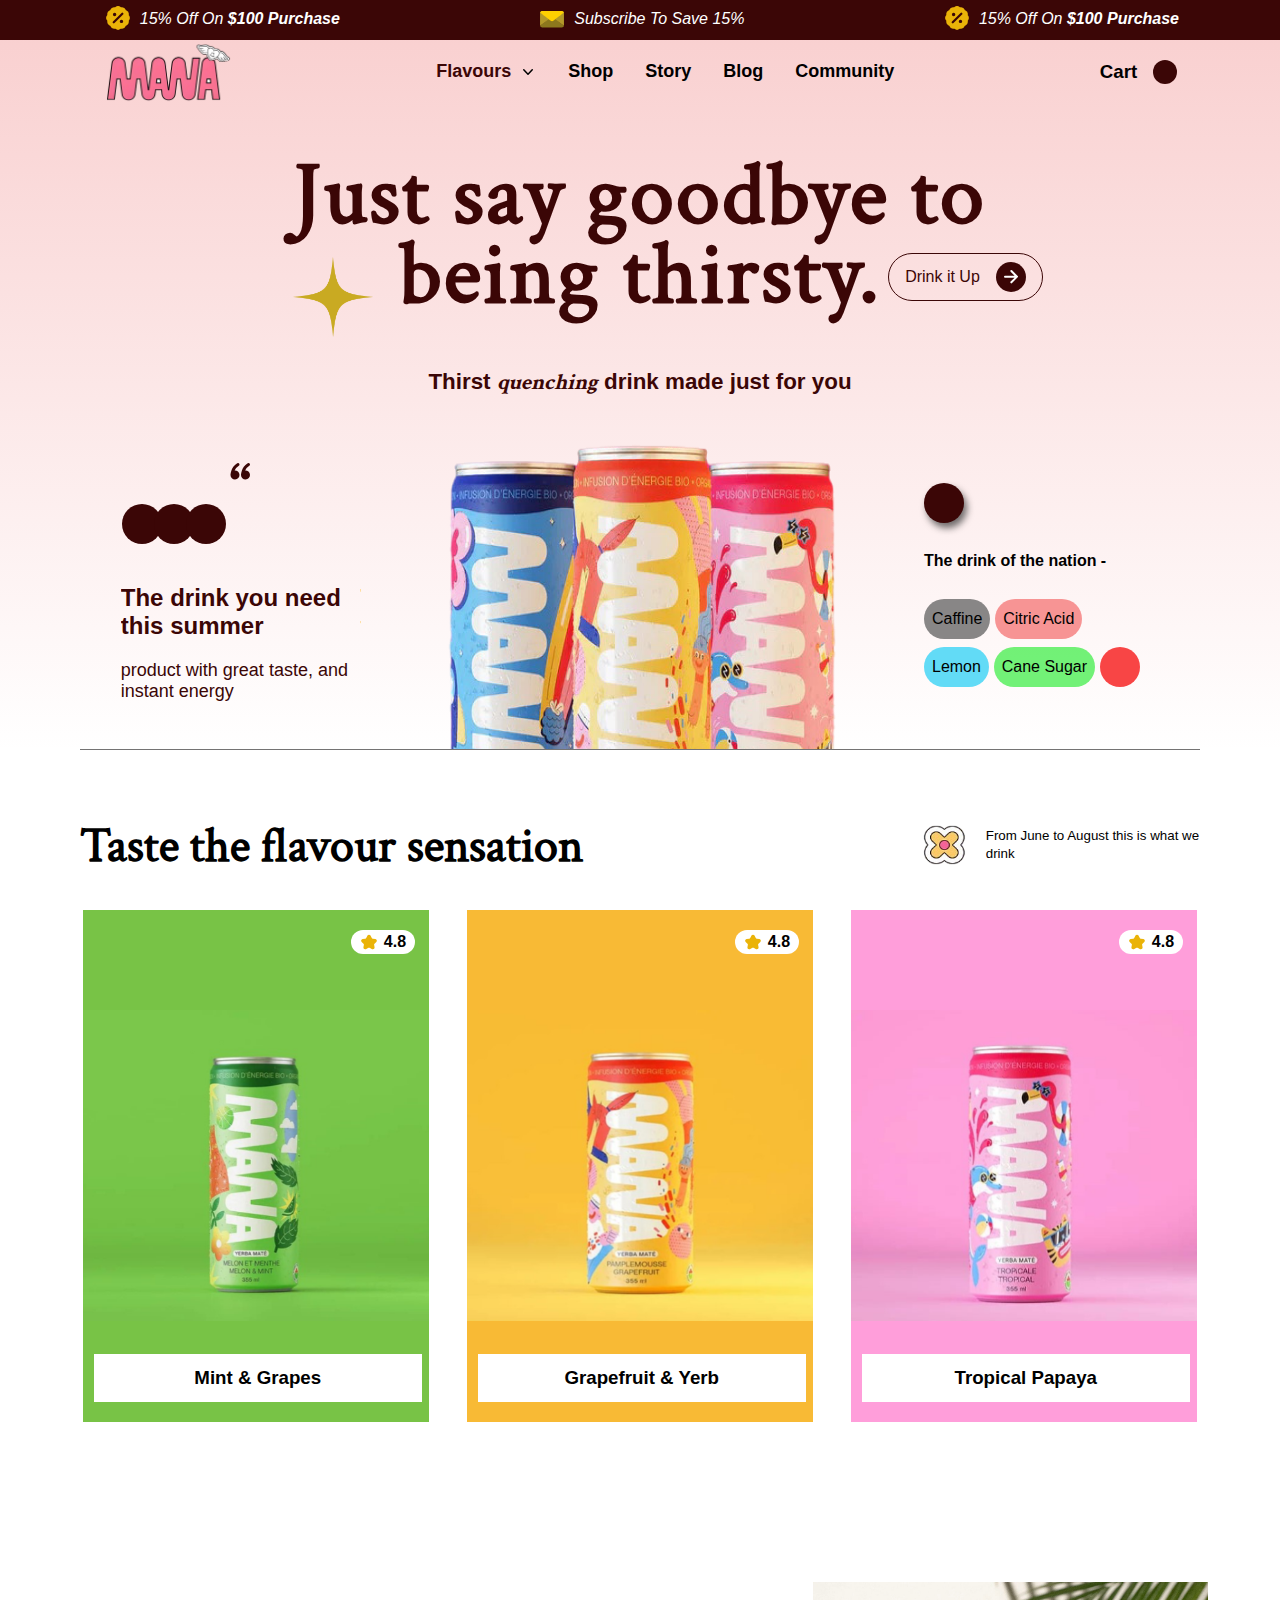
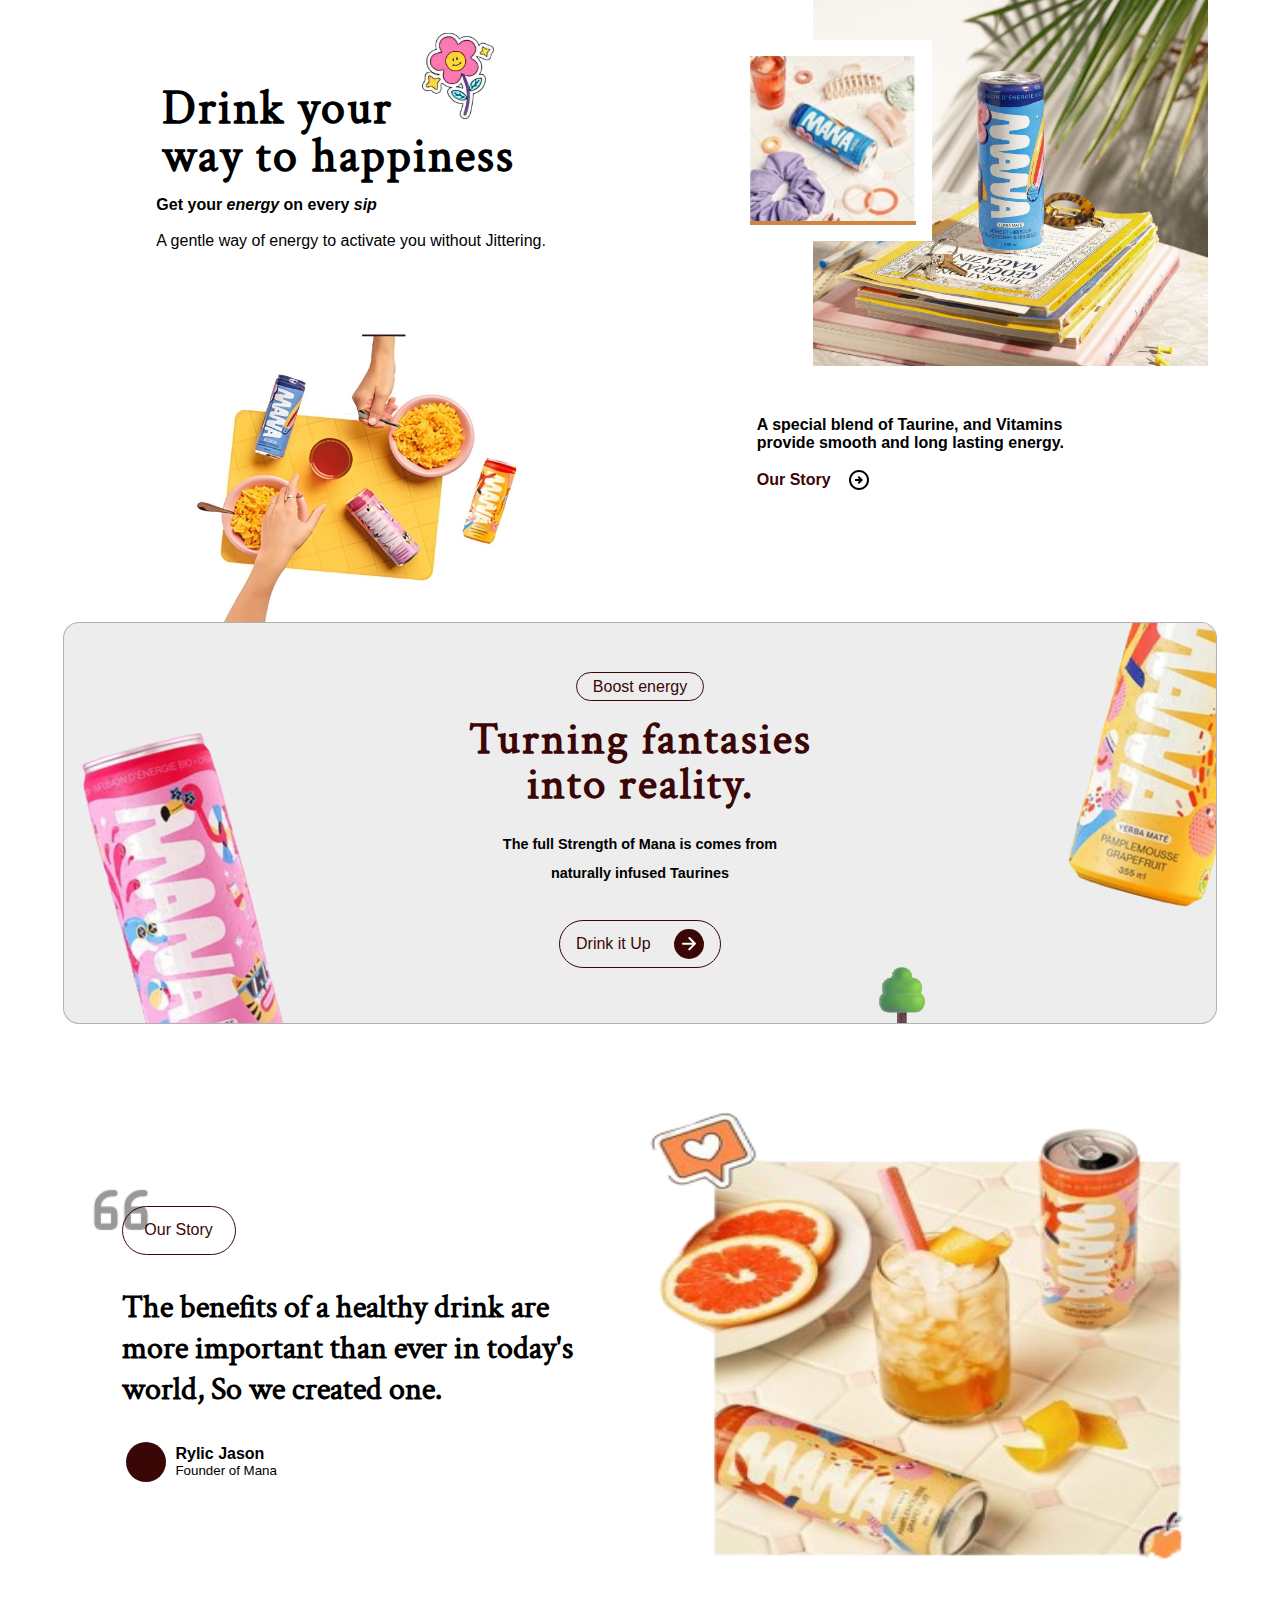
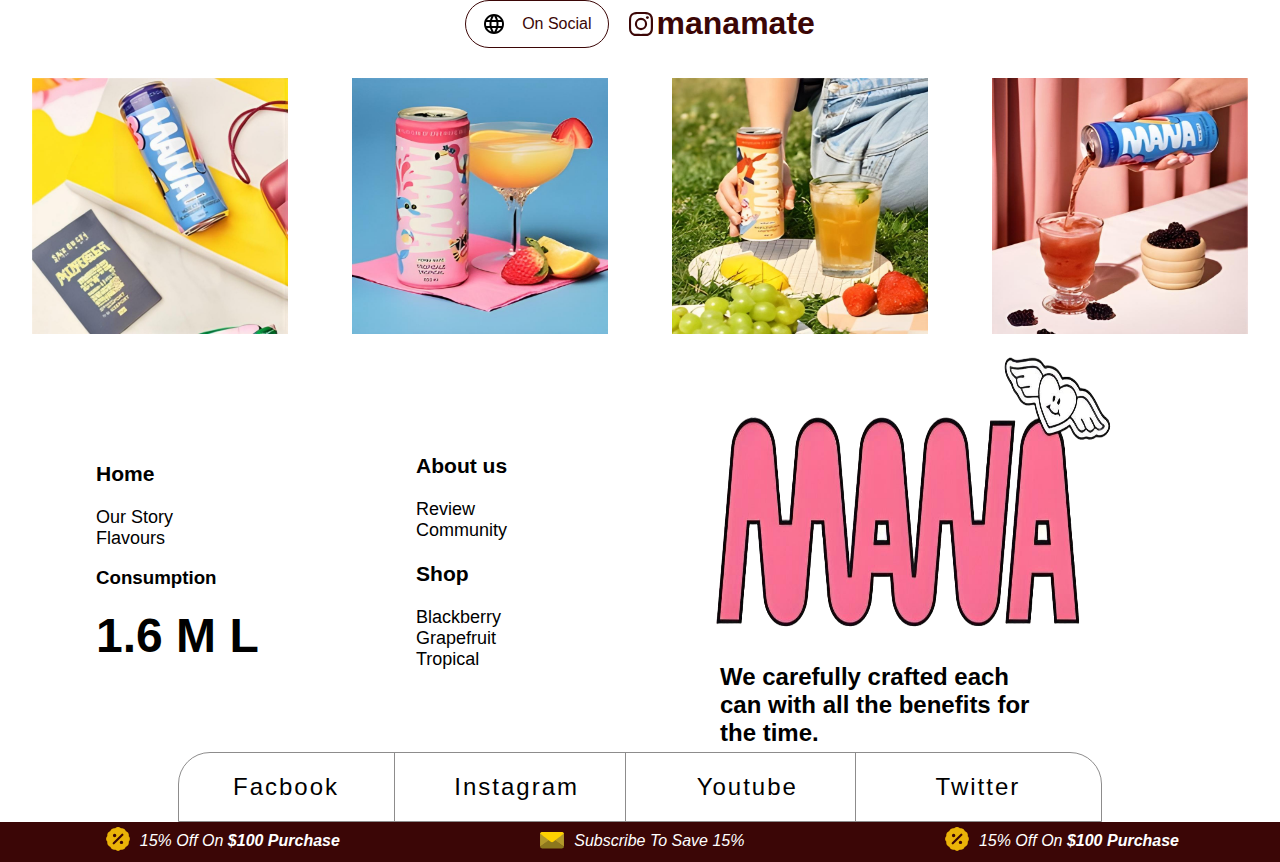
==== commit 5d6c8c4f: "Media queries updated" ====
--- a/index.html
+++ b/index.html
@@ -38,8 +38,8 @@
                     <!-- NavBar   -->
     <div id="topSect">
         <nav class="flex-row row-align">
-            <div>
-                <h1>LOGO</h1>
+            <div style="width: 8em; height: 4em;">
+                <img src="./assets/images/LOGO.png" alt="logo" width="100%" height="100%">
             </div>
 
             <div>
@@ -409,12 +409,12 @@
 
                     <div class="flex-col FlinksContent">
                         <h3>Consumption</h3>
-                        <h1 style="font-size: 3em; margin: 0%;" ><strong style="font-weight: 900;">1.6 M</strong> L</h1>
-                    </div>
-
-                </div>
-
-                <div class="flex-col FlinksPill" style="border-right: 1px solid rgba(145, 145, 145, 0.864);">
+                        <h1><strong style="font-weight: 900;">1.6 M</strong> L</h1>
+                    </div>
+
+                </div>
+
+                <div class="flex-col FlinksPill">
 
                     <div class="flex-col FlinksContent">
                         
--- a/style.css
+++ b/style.css
@@ -706,7 +706,9 @@
 }
 #logoF {
     width: 80%;
-    height: 50%;
+    aspect-ratio: 4/3;
+    max-width: 500px;
+    min-width: 200px;
 }
 #FooterLogo {
     align-items: start;
@@ -723,6 +725,10 @@
     h3 {
         width: 100%;
         text-align: left;
+    }
+    h1 {
+        font-size: 3em;
+        margin: 0%;
     }
     ul li {
         width: 100%;
@@ -857,6 +863,30 @@
         width: 30%;
         height: 70%;
     }
+
+
+                    /* footer */
+    section#FooterLinks {
+        height: 45em;
+        flex-flow: column nowrap;
+    }
+    #BrandLine {
+        width: 90% !important;
+        margin: 0% !important;
+        text-align: center;
+    }
+    #Flinks, #FooterLogo {
+        width: 100%;
+        height: 50%;
+        align-items: center;
+    }  
+    #FlinksPill {
+        width: 80%;
+        align-items: center;
+    }
+    .FlinksContent {
+        width: 100%;
+    }    
 }
 
 @media (max-width: 800px) {
@@ -973,6 +1003,43 @@
         right: -30%;
         top: -50%;
     }
+                    /* footer  */
+    section#FooterLinks {
+        height: 65em;
+        flex-flow: column nowrap;
+    }
+    #BrandLine {
+        width: 90%;
+        margin: 0%;
+        text-align: center;
+    }
+    
+    #Flinks, #FooterLogo {
+        width: 100%;
+        height: 50%;
+        align-items: center;
+    }  
+    #FooterLogo {
+        order: 1;
+    }
+    #Flinks {
+        order: 2;
+        width: 80vw;
+        margin: auto;
+        flex-flow: column nowrap;
+    }
+    .FlinksPill {
+        width: 100%;
+        flex-flow: row nowrap;
+        align-items: center;
+        justify-content: space-between;
+    }
+    .FlinksContent {
+        width: 100%;
+        h1 {
+            font-size: 1.8em;
+        }
+    }  
 }
 
 @media (max-width: 750px) {
@@ -1002,10 +1069,20 @@
         right: -25%;
         top: -15%;
     }
+                /* footer  */
+    #footerContent {
+        width: 100%; 
+    }
+    .foot {
+        h2 {
+            letter-spacing: 0px;
+            font-size: 1em;
+        }
+    }
 }
 
 @media (max-width: 550px) {
-    #focusSection {
+    .focusSection {
         font-size: x-small;
         flex-wrap: wrap;
         height: 8em;
@@ -1157,6 +1234,18 @@
         flex-direction: column !important;
         margin-bottom: 1em;
     }
+                /* foter  */
+    #footerContent {
+        width: 100%;
+    }
+    .foot {
+        width: 25%;
+        padding: 0%;
+        h2 {
+            letter-spacing: 0px;
+            font-size: em;
+        }
+    }
 }
 
 @media (max-width: 300px) {
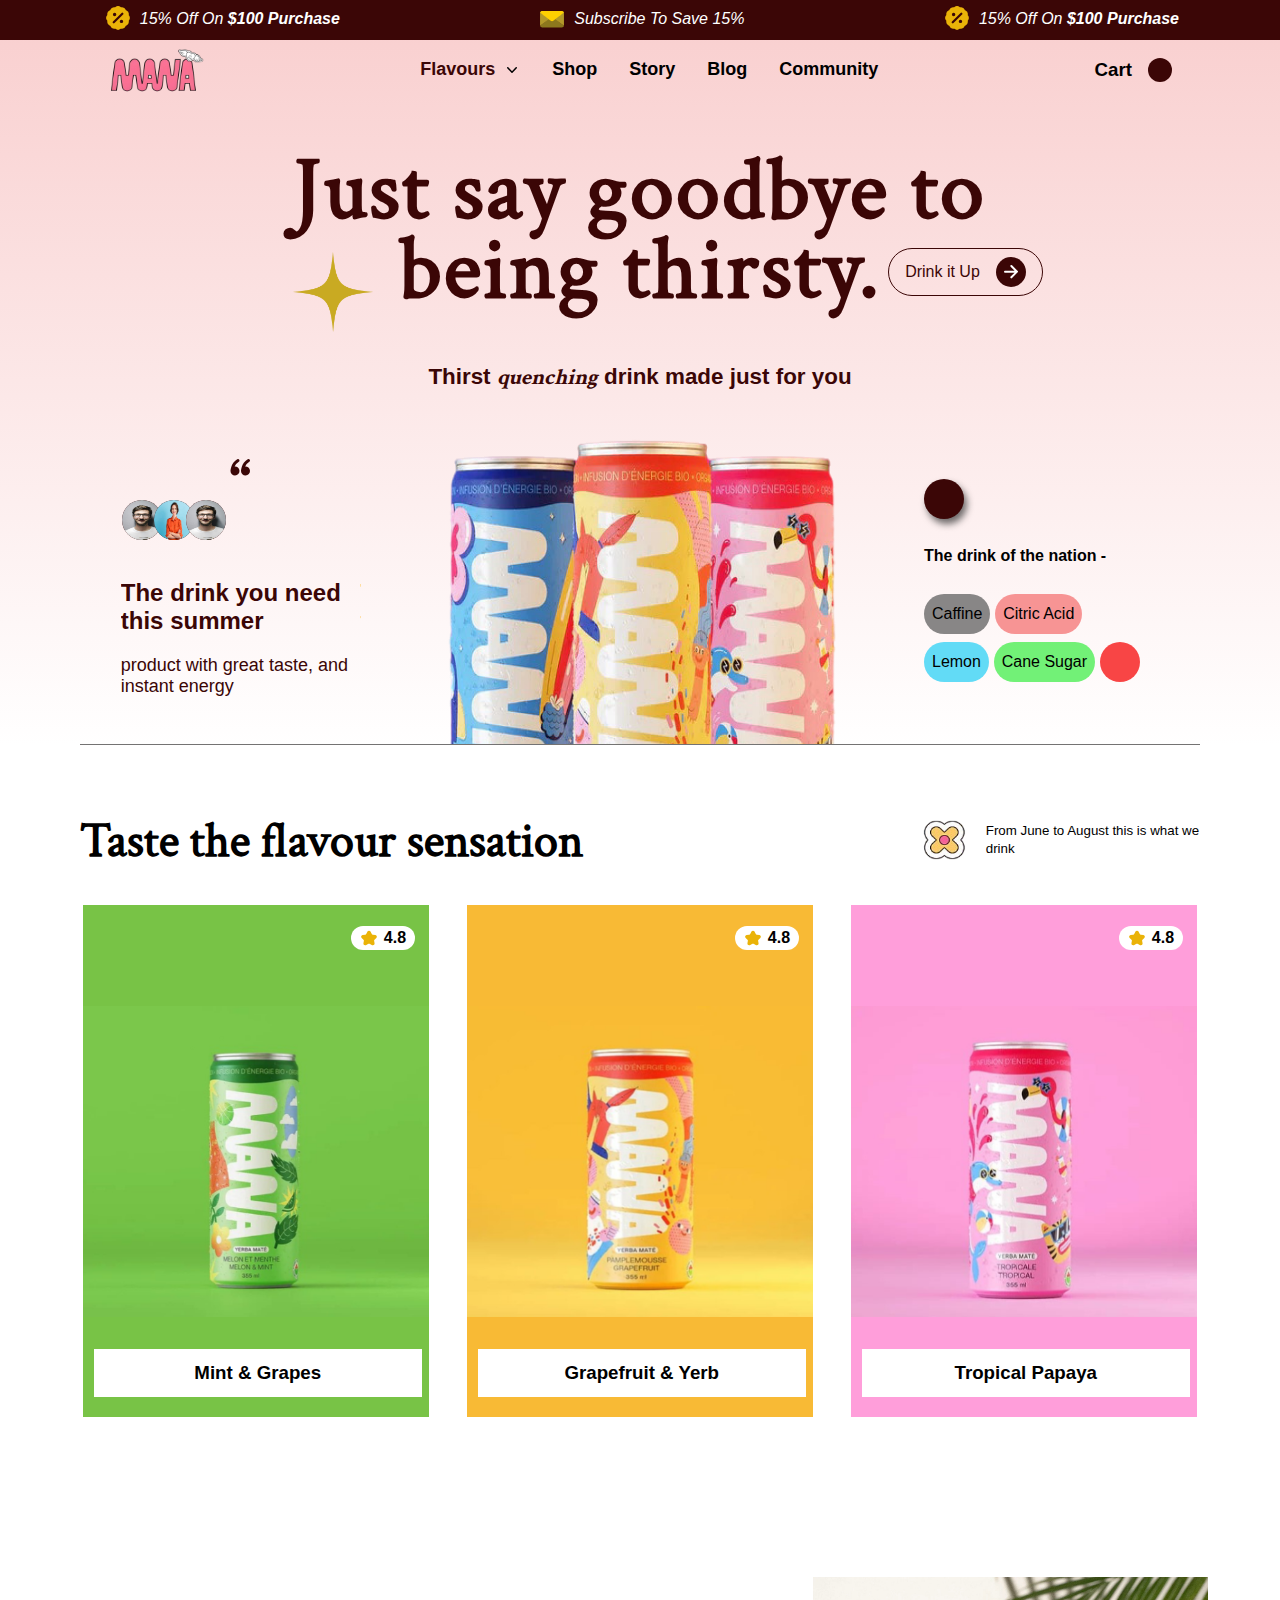
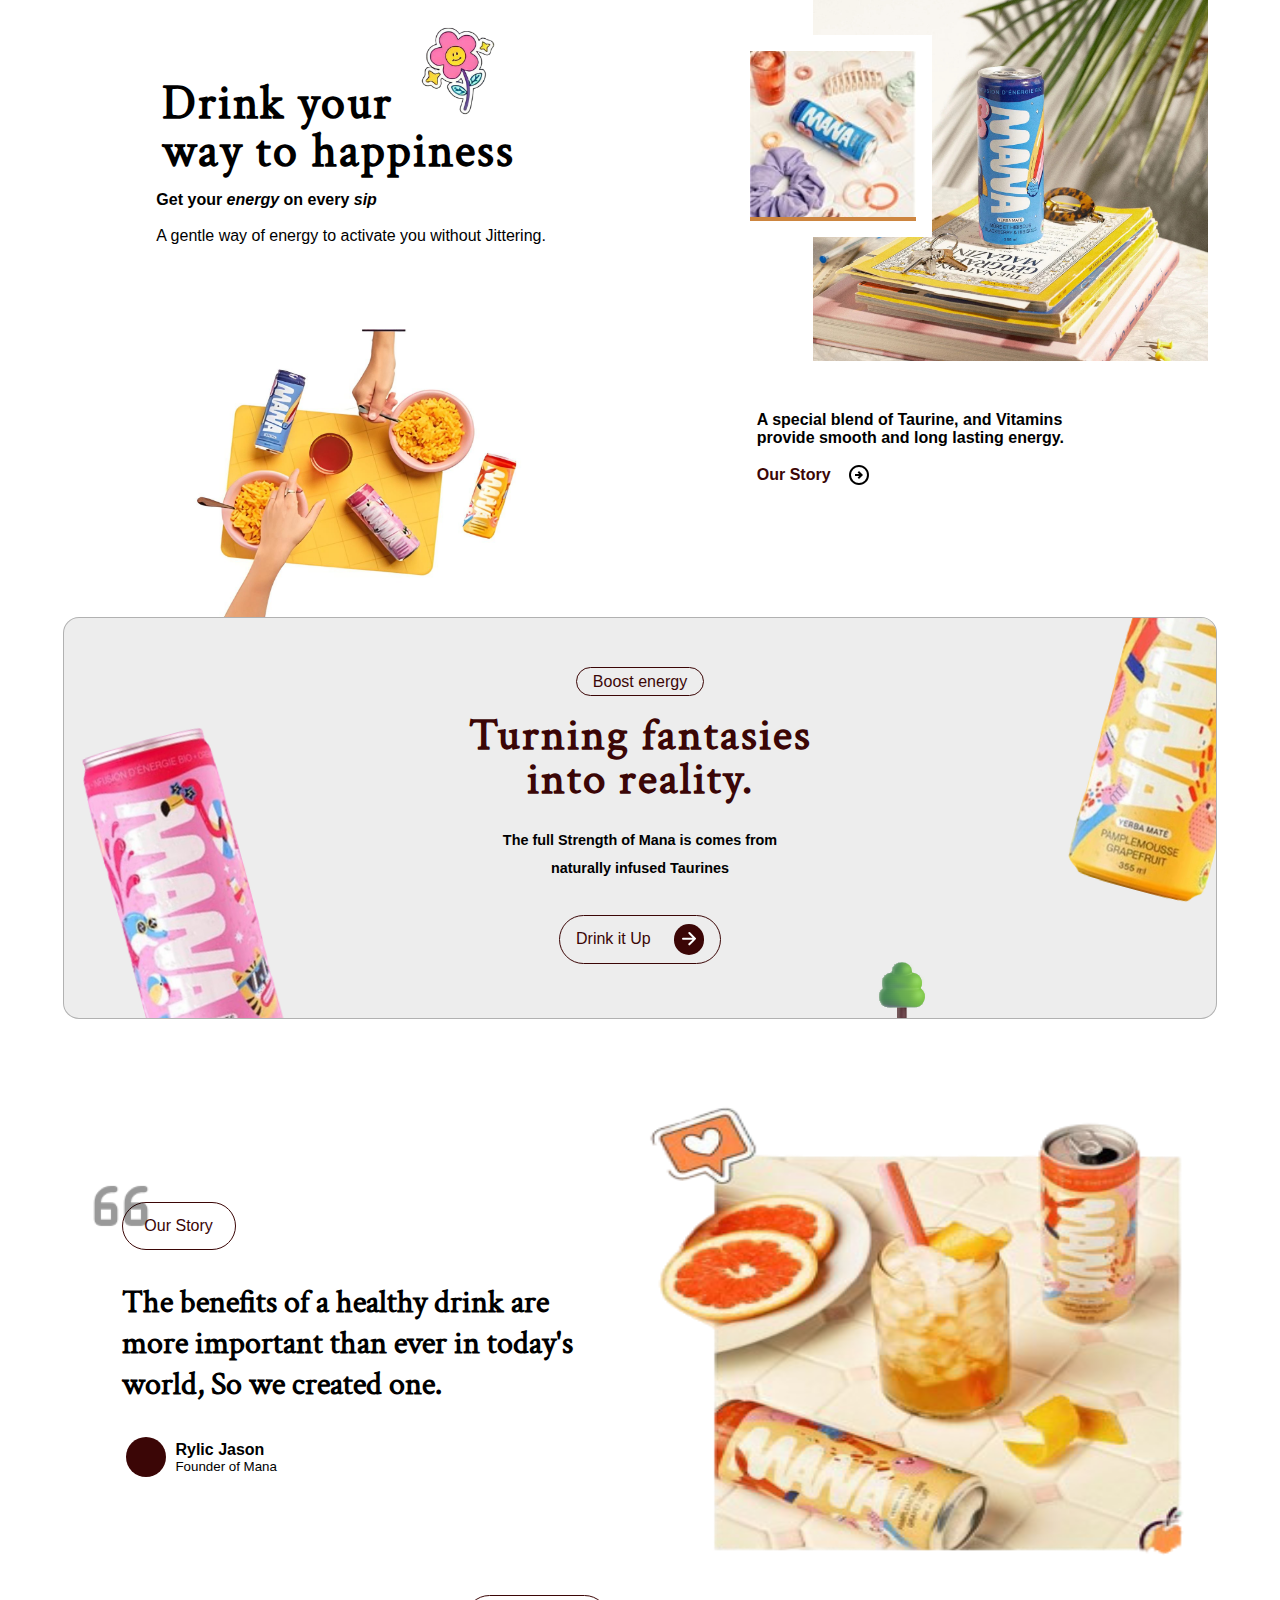
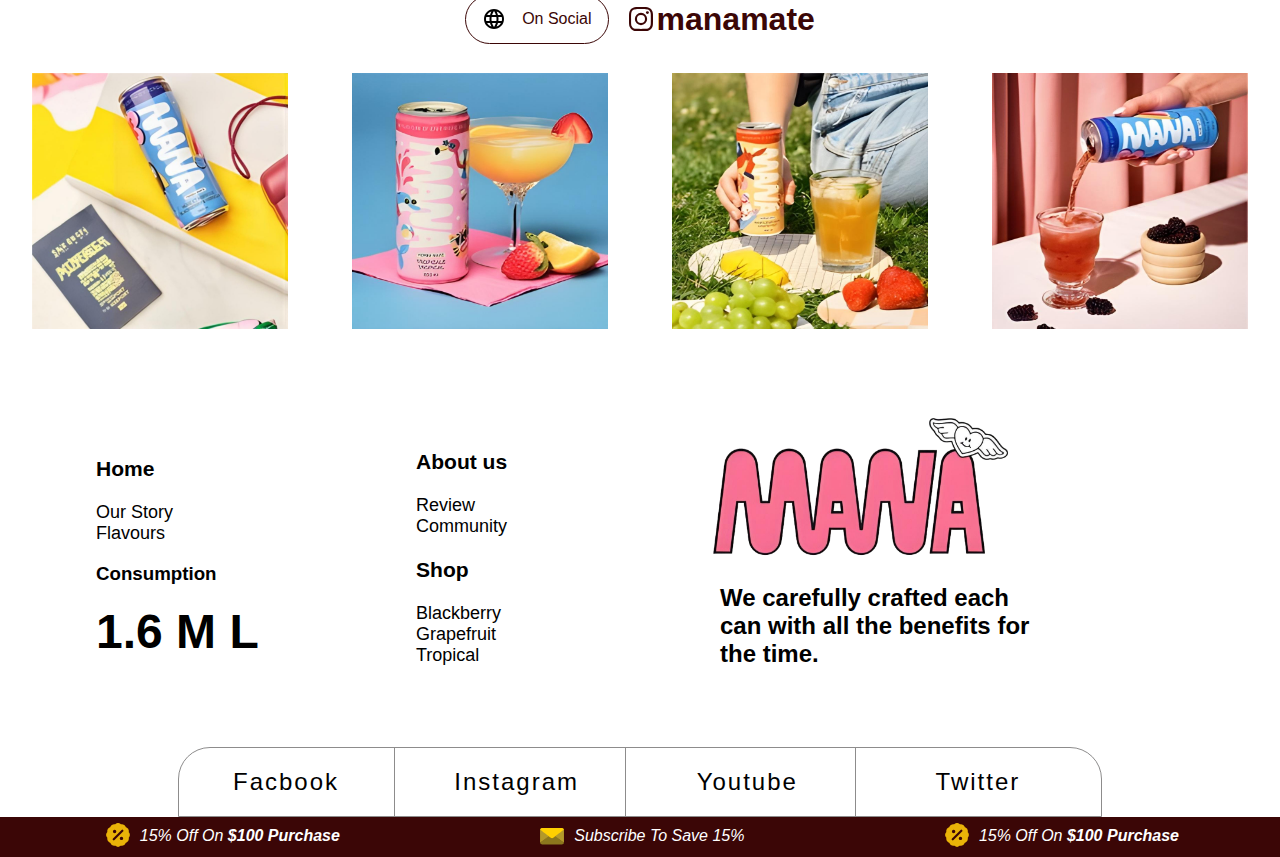
==== commit c5babba3: "Finishing Homepage" ====
--- a/index.html
+++ b/index.html
@@ -38,7 +38,7 @@
                     <!-- NavBar   -->
     <div id="topSect">
         <nav class="flex-row row-align">
-            <div style="width: 8em; height: 4em;">
+            <div style="width: 6em; height: 3em;">
                 <img src="./assets/images/LOGO.png" alt="logo" width="100%" height="100%">
             </div>
 
@@ -109,9 +109,15 @@
                                 <svg xmlns="http://www.w3.org/2000/svg" width="24px" height="24px" viewBox="0 0 16 16"><path fill="#3b0606" d="M6.848 2.47a1 1 0 0 1-.318 1.378A7.284 7.284 0 0 0 3.75 7.01A3 3 0 1 1 1 10v-.027a3.521 3.521 0 0 1 .01-.232c.009-.15.027-.36.062-.618c.07-.513.207-1.22.484-2.014c.552-1.59 1.67-3.555 3.914-4.957a1 1 0 0 1 1.378.318m7 0a1 1 0 0 1-.318 1.378a7.283 7.283 0 0 0-2.78 3.162A3 3 0 1 1 8 10v-.027a3.521 3.521 0 0 1 .01-.232c.009-.15.027-.36.062-.618c.07-.513.207-1.22.484-2.014c.552-1.59 1.67-3.555 3.914-4.957a1 1 0 0 1 1.378.318"/></svg>
                             </div>
                             <div class="flex-row row-align p-rel" id="customerImg">
-                                <div class="lg-circle p-abs" style="left: 0.1em;"></div>
-                                <div class="lg-circle p-abs" style="left: 2.1em;"></div>
-                                <div class="lg-circle p-abs" style="left: 4.1em;"></div>
+                                <div class="lg-circle p-abs img-cover" style="left: 0.1em;">
+                                    <img class="border-round" src="./assets/images/person.jfif" alt="" width="100%" height="100%">
+                                </div>
+                                <div class="lg-circle p-abs img-cover" style="left: 2.1em;">
+                                    <img class="border-round" src="./assets/images/person4.jfif" alt="" width="100%" height="100%">
+                                </div>
+                                <div class="lg-circle p-abs img-cover" style="left: 4.1em;">
+                                    <img class="border-round" src="./assets/images/person.jfif" alt="" width="100%" height="100%">
+                                </div>
                             </div>
                             
                             <div id="customerComms1">
@@ -125,9 +131,15 @@
                                 <svg xmlns="http://www.w3.org/2000/svg" width="24px" height="24px" viewBox="0 0 16 16"><path fill="#3b0606" d="M6.848 2.47a1 1 0 0 1-.318 1.378A7.284 7.284 0 0 0 3.75 7.01A3 3 0 1 1 1 10v-.027a3.521 3.521 0 0 1 .01-.232c.009-.15.027-.36.062-.618c.07-.513.207-1.22.484-2.014c.552-1.59 1.67-3.555 3.914-4.957a1 1 0 0 1 1.378.318m7 0a1 1 0 0 1-.318 1.378a7.283 7.283 0 0 0-2.78 3.162A3 3 0 1 1 8 10v-.027a3.521 3.521 0 0 1 .01-.232c.009-.15.027-.36.062-.618c.07-.513.207-1.22.484-2.014c.552-1.59 1.67-3.555 3.914-4.957a1 1 0 0 1 1.378.318"/></svg>
                             </div>
                             <div class="flex-row row-align p-rel" id="customerImg">
-                                <div class="lg-circle p-abs" style="left: 0.1em;"></div>
-                                <div class="lg-circle p-abs" style="left: 2.1em;"></div>
-                                <div class="lg-circle p-abs" style="left: 4.1em;"></div>
+                                <div class="lg-circle p-abs img-cover" style="left: 0.1em;">
+                                    <img class="border-round" src="./assets/images/person3.png" alt="" width="100%" height="100%">
+                                </div>
+                                <div class="lg-circle p-abs img-cover" style="left: 2.1em;">
+                                    <img class="border-round" src="./assets/images/person2.jfif" alt="" width="100%" height="100%">
+                                </div>
+                                <div class="lg-circle p-abs img-cover" style="left: 4.1em;">
+                                    <img class="border-round" src="./assets/images/person.jfif" alt="" width="100%" height="100%">
+                                </div>
                             </div>
                             
                             <div id="customerComms1">
--- a/style.css
+++ b/style.css
@@ -165,6 +165,9 @@
 }
 .z-index-1 {
     z-index: 1;
+}
+.border-round {
+    border-radius: 50%;
 }
 
 
@@ -705,8 +708,8 @@
     justify-content: center;
 }
 #logoF {
-    width: 80%;
-    aspect-ratio: 4/3;
+    width: 60%;
+    aspect-ratio: 2/1;
     max-width: 500px;
     min-width: 200px;
 }
@@ -1036,8 +1039,9 @@
     }
     .FlinksContent {
         width: 100%;
+        font-size: small;
         h1 {
-            font-size: 1.8em;
+            font-size: medium;
         }
     }  
 }
@@ -1070,6 +1074,16 @@
         top: -15%;
     }
                 /* footer  */
+    #FooterLogo {
+        height: 30%;
+    }
+    #Flinks {
+        height: 50%;
+        margin: 0em auto;
+    }
+    .FlinksPill {
+        height: 30%;
+    }
     #footerContent {
         width: 100%; 
     }
@@ -1137,13 +1151,22 @@
     }
     section#FoundersCompliment > div[class="flex-row"]  {
         img {
-            min-width: 250px;
-        }
-    }
-
+            min-width: 150px;
+        }
+    }
+                /* footer  */
+    section#FooterLinks {
+        margin-top: 5em;
+        justify-content: flex-end;
+        align-items: flex-end;
+    }
     #footImgs {
         height: 13em;
     }
+    .FlinksContent ul{
+        font-size: smaller;
+    }
+    
 }
 
 @media (max-width: 450px) {
@@ -1235,16 +1258,21 @@
         margin-bottom: 1em;
     }
                 /* foter  */
-    #footerContent {
-        width: 100%;
-    }
     .foot {
         width: 25%;
         padding: 0%;
+        border-radius: 0% !important;
         h2 {
             letter-spacing: 0px;
-            font-size: em;
-        }
+            font-size: smaller;
+        }
+    }
+    #footerContent {
+        border-radius: 4px;
+    }
+    footer{
+        width: 100vw;
+
     }
 }
 
@@ -1287,6 +1315,15 @@
             width: 150%;
         }
     }
+    #FoundersCompliment {
+        div[class="flex-row"] {
+            width: 150px !important;
+            height: 200px;
+            img {
+                width: 100% !important;
+            }
+        }
+    }
                 /* product section queries */
     div#productLine>div[class="flex-row"] {
         width: 80% !important;
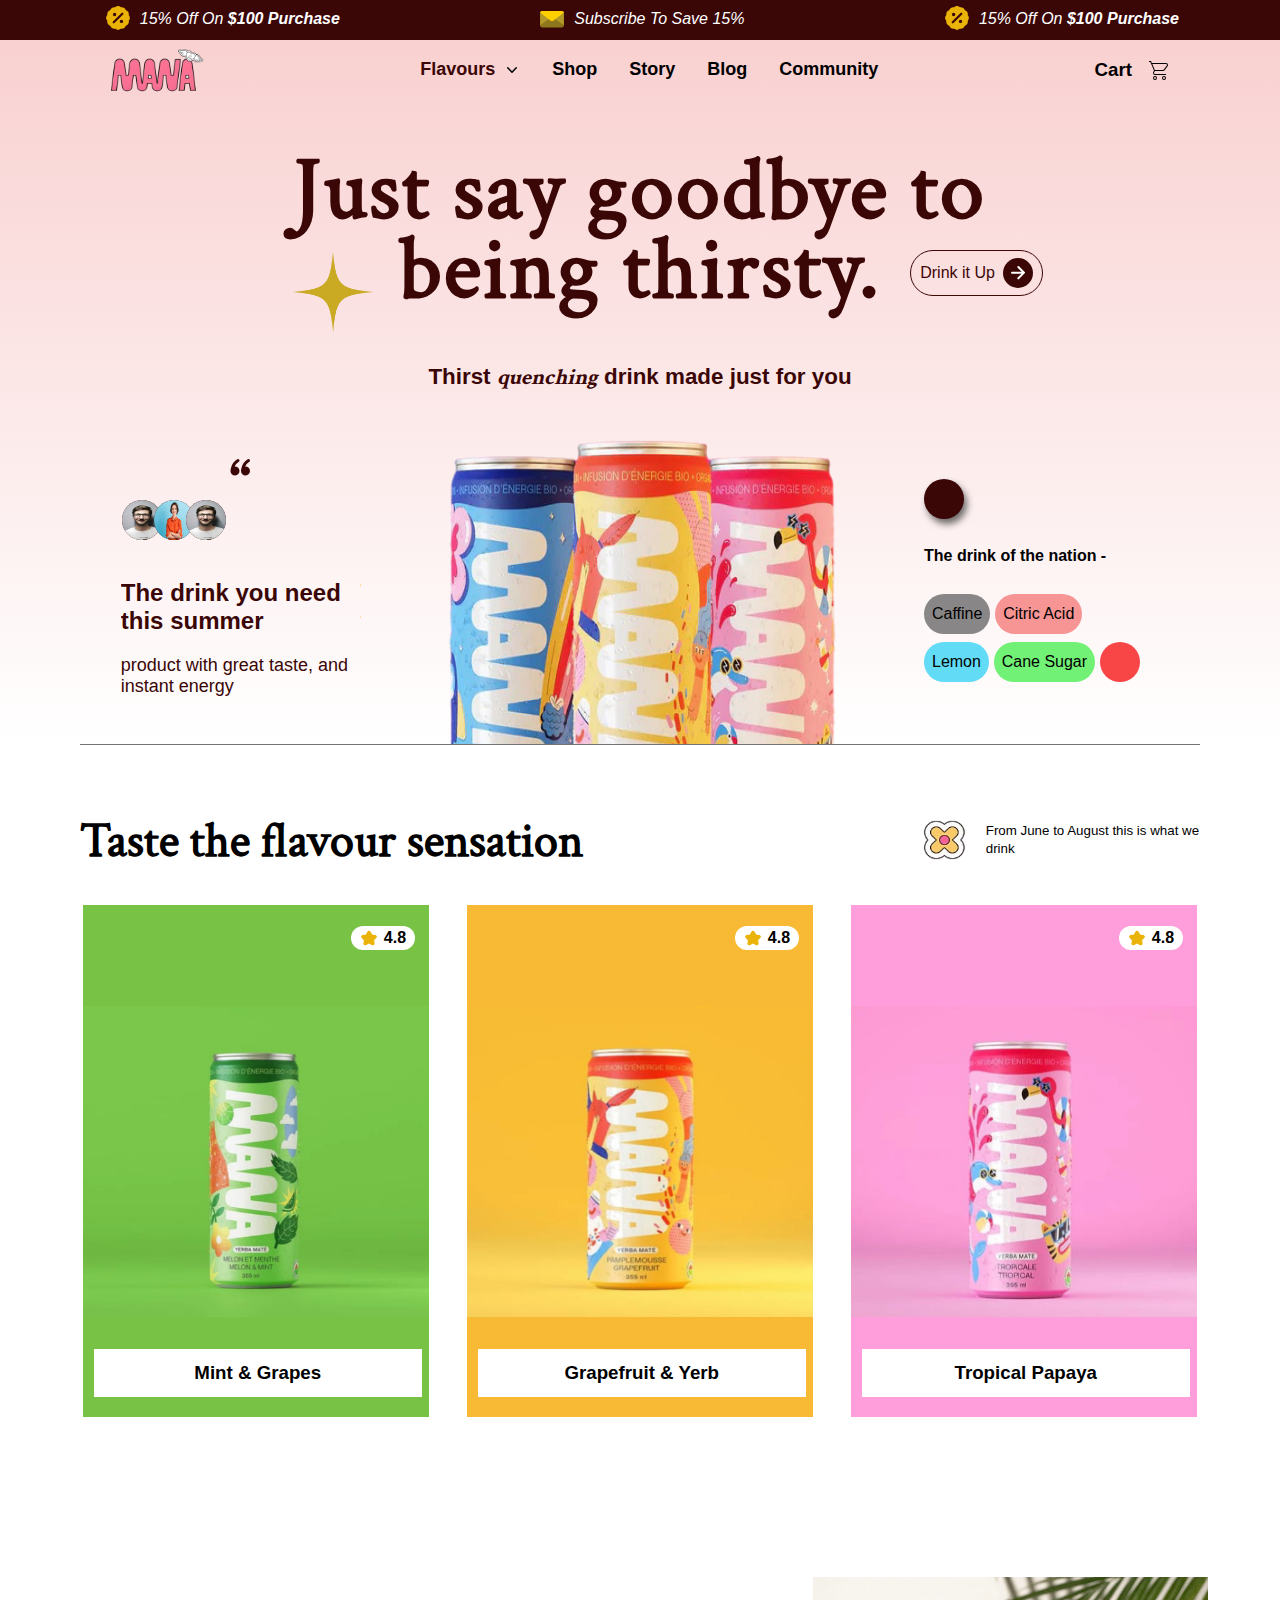
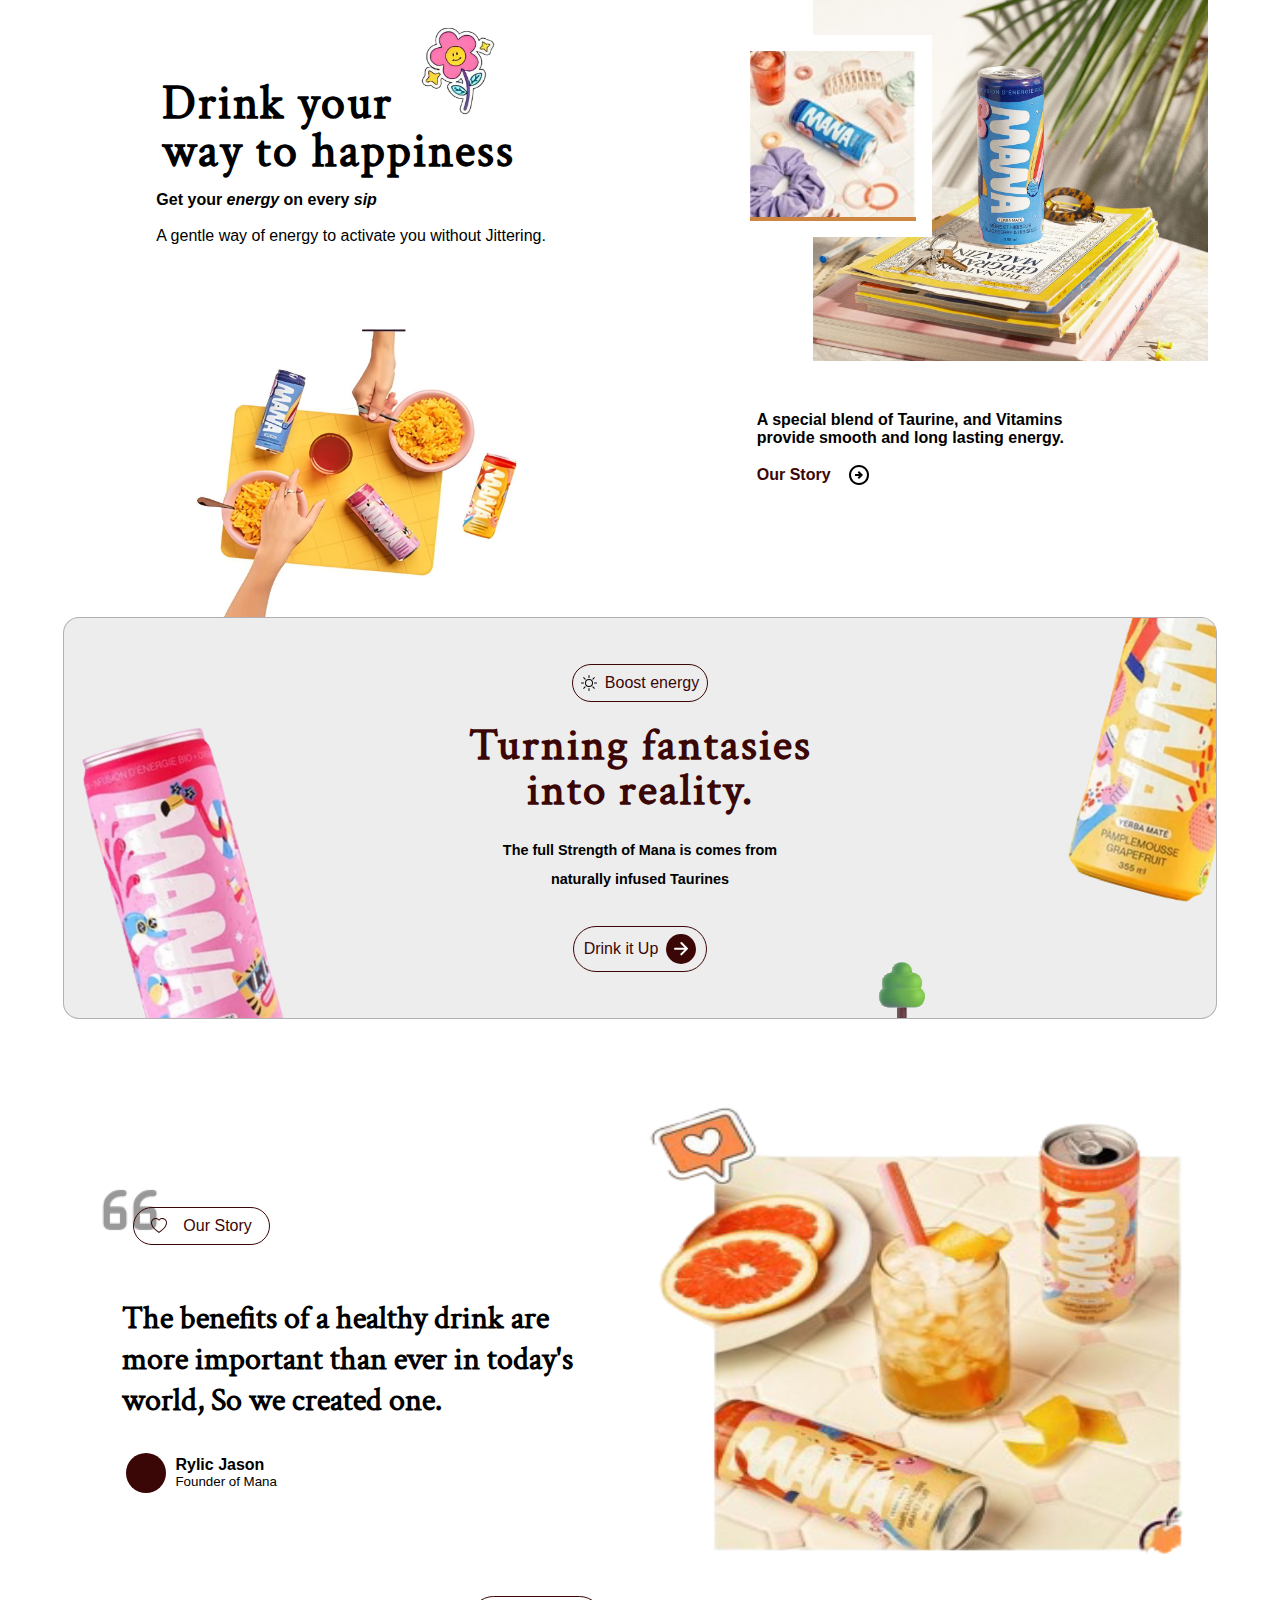
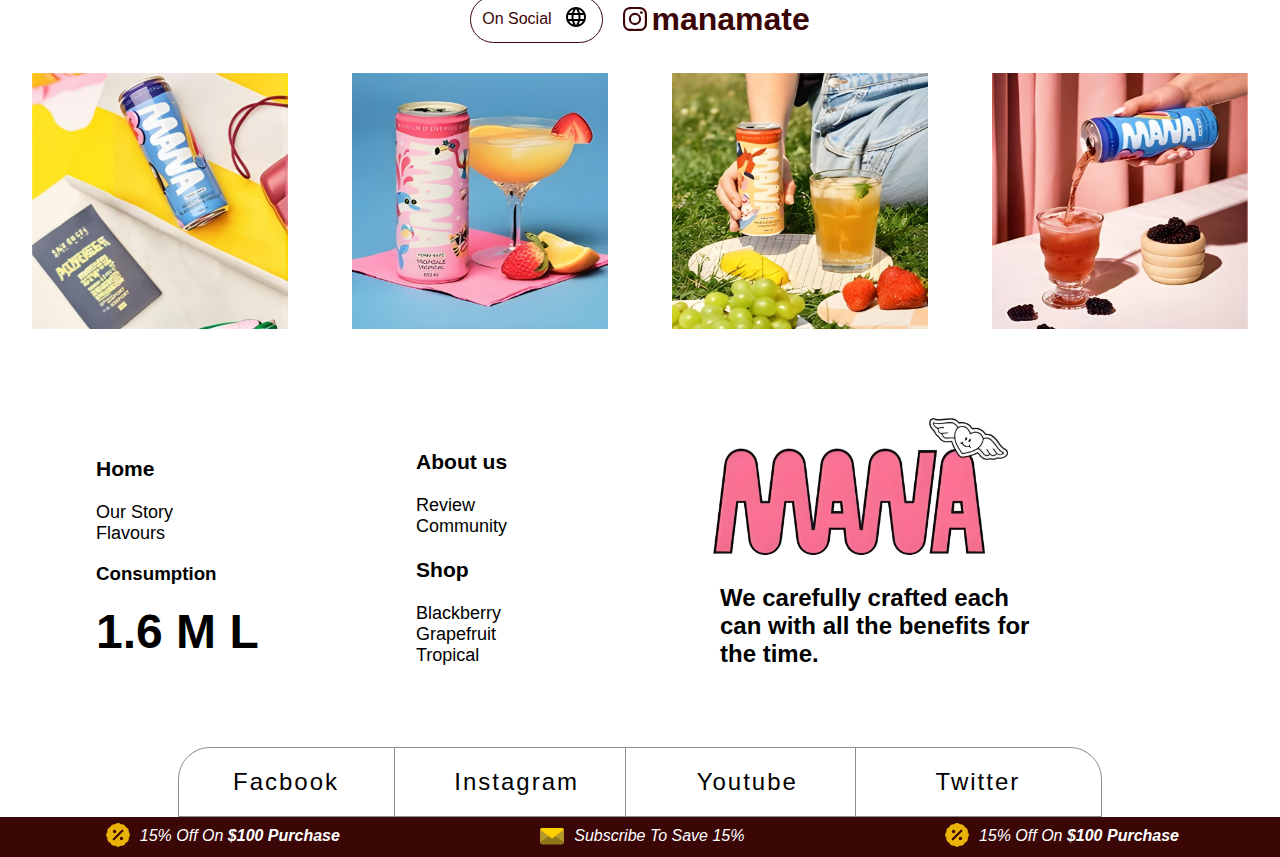
==== commit 9331139e: "new page (about.html)" ====
--- a/index.html
+++ b/index.html
@@ -4,7 +4,9 @@
     <meta charset="UTF-8">
     <meta name="viewport" content="width=device-width, initial-scale=1.0">
     <title>My Project</title>
+    <link rel="stylesheet" href="./StyleSheets/CommonStyles.css">
     <link rel="stylesheet" href="style.css">
+    <link rel="stylesheet" href="./StyleSheets/MediaQueries.css">
     <script src="script.js"></script>
 </head>
 <body>
@@ -69,14 +71,44 @@
                 </ul>
             </div>
             
+            <div id="sidebar" class="flex-col">
+                <ul class="flex-col p-abs">
+                    <li onclick="sidebarClose()" style="border: none; width: 24px; height: 24px;">
+                        <svg xmlns="http://www.w3.org/2000/svg" width="100%" height="100%" viewBox="0 -960 960 960" fill="#e8eaed"><path d="m256-200-56-56 224-224-224-224 56-56 224 224 224-224 56 56-224 224 224 224-56 56-224-224-224 224Z"/></svg>
+                    </li>
+
+                    <li id="sideDrop" style="border: none;">
+                        <details class="sideItem flex-row row-align">
+                            <summary>
+                                Flavours
+                                <svg class="transition200" xmlns="http://www.w3.org/2000/svg" width="16px" height="16px" viewBox="0 0 16 16">
+                                    <path fill="none" stroke="#fff" stroke-linecap="round" stroke-linejoin="round" stroke-width="1.5" d="M3.75 5.75L8 10.25l4.25-4.5"/>
+                                </svg>
+                            </summary>
+                                <ul class="flex-col">
+                                    <li><a class="flex-row row-align gap" href="#"><img src="./assets/icons/lemon_.png" alt="">Lemon</a></li>
+                                    <li><a class="flex-row row-align gap" href="#"><img src="./assets/icons/mango_.png" alt="">Mango</a></li>
+                                    <li><a class="flex-row row-align gap" href="#"><img src="./assets/icons/cherries_.png" alt="">Cherry</a></li>
+                                    <li><a class="flex-row row-align gap" href="#">More... </a></li>
+                                </ul>
+                        </details>
+                    </li>
+                    <li class="sideItem transition200">Shop</li>
+                    <li class="sideItem transition200">Story</li>
+                    <li class="sideItem transition200">Blog</li>
+                    <li class="sideItem transition200">Community</li>
+                </ul>
+            </div>
 
             <div class="flex-row row-align" class="flex-row row-align" style="gap: 0.5em;">
-                <div id="hamburger">
+                <div onclick="sideBarOpen()" id="hamburger" class="flex-row row-align">
                     <svg xmlns="http://www.w3.org/2000/svg" height="24px" viewBox="0 -960 960 960" width="24px" fill="#696969"><path d="M120-240v-80h720v80H120Zm0-200v-80h720v80H120Zm0-200v-80h720v80H120Z"/></svg>
                 </div>
                 <div id="cart" class="flex-row row-align">
                     <h3>Cart</h3>
-                    <div class="circle"></div>
+                    <div class="circle flex-row row-align" style="background-color: transparent;">
+                        <svg xmlns="http://www.w3.org/2000/svg" width="24px" height="24px" viewBox="0 0 24 24"><path fill="#000" d="M16 18a2 2 0 0 1 2 2a2 2 0 0 1-2 2a2 2 0 0 1-2-2a2 2 0 0 1 2-2m0 1a1 1 0 0 0-1 1a1 1 0 0 0 1 1a1 1 0 0 0 1-1a1 1 0 0 0-1-1m-9-1a2 2 0 0 1 2 2a2 2 0 0 1-2 2a2 2 0 0 1-2-2a2 2 0 0 1 2-2m0 1a1 1 0 0 0-1 1a1 1 0 0 0 1 1a1 1 0 0 0 1-1a1 1 0 0 0-1-1M18 6H4.27l2.55 6H15c.33 0 .62-.16.8-.4l3-4c.13-.17.2-.38.2-.6a1 1 0 0 0-1-1m-3 7H6.87l-.77 1.56L6 15a1 1 0 0 0 1 1h11v1H7a2 2 0 0 1-2-2a2 2 0 0 1 .25-.97l.72-1.47L2.34 4H1V3h2l.85 2H18a2 2 0 0 1 2 2c0 .5-.17.92-.45 1.26l-2.91 3.89c-.36.51-.96.85-1.64.85Z"/></svg>
+                    </div>
                 </div>
             </div>
         </nav>
@@ -87,7 +119,7 @@
                     <div id="heroOverlay" class="p-rel">
                         <h1>Just say goodbye to being thirsty.</h1>
                         <div class="mainBtn flex-row row-align p-abs transition200">
-                            <a href="#" class="flex-row row-align" style="gap: 1em;">Drink it Up
+                            <a href="#" class="flex-row row-align">Drink it Up
                                 <div class="circle" style="padding: 0.2em;">
                                     <svg xmlns="http://www.w3.org/2000/svg" width="undefined" height="undefined" viewBox="-5 -5 24 24">
                                         <path fill="#ffffff" d="m10.586 5.657l-3.95-3.95A1 1 0 0 1 8.05.293l5.657 5.657a.997.997 0 0 1 0 1.414L8.05 13.021a1 1 0 1 1-1.414-1.414l3.95-3.95H1a1 1 0 1 1 0-2h9.586z"/>
@@ -187,11 +219,15 @@
 
             <div class="productTile p-rel img-contain" id="greenCan">
                 <div class="onHoverProdIcons flex-row">
-                    <div class="circle">
+                    <div class="prdBtns flex-row row-align">
                         <svg xmlns="http://www.w3.org/2000/svg" width="24px" height="24px" viewBox="0 0 24 24"><path fill="currentColor" d="M12 10c-1.1 0-2 .9-2 2s.9 2 2 2s2-.9 2-2s-.9-2-2-2zm6 0c-1.1 0-2 .9-2 2s.9 2 2 2s2-.9 2-2s-.9-2-2-2zM6 10c-1.1 0-2 .9-2 2s.9 2 2 2s2-.9 2-2s-.9-2-2-2z"/></svg>   
                     </div>
-                    <div class="circle"></div>
-                    <div class="circle"></div>
+                    <div class="prdBtns flex-row row-align">
+                        <svg xmlns="http://www.w3.org/2000/svg" width="18px" height="18px" viewBox="0 0 16 16"><path fill="currentColor" d="m8 2.748l-.717-.737C5.6.281 2.514.878 1.4 3.053c-.523 1.023-.641 2.5.314 4.385c.92 1.815 2.834 3.989 6.286 6.357c3.452-2.368 5.365-4.542 6.286-6.357c.955-1.886.838-3.362.314-4.385C13.486.878 10.4.28 8.717 2.01L8 2.748zM8 15C-7.333 4.868 3.279-3.04 7.824 1.143c.06.055.119.112.176.171a3.12 3.12 0 0 1 .176-.17C12.72-3.042 23.333 4.867 8 15z"/></svg>      
+                    </div>
+                    <div class="prdBtns flex-row row-align">
+                        <svg xmlns="http://www.w3.org/2000/svg" width="16px" height="16px" viewBox="0 0 16 16"><path fill="currentColor" d="M11 2.5a2.5 2.5 0 1 1 .603 1.628l-6.718 3.12a2.499 2.499 0 0 1 0 1.504l6.718 3.12a2.5 2.5 0 1 1-.488.876l-6.718-3.12a2.5 2.5 0 1 1 0-3.256l6.718-3.12A2.5 2.5 0 0 1 11 2.5z"/></svg>
+                    </div>
                 </div>
 
                 <div class="rating flex-row p-abs bg-white">
@@ -208,11 +244,15 @@
 
             <div class="productTile p-rel img-contain" id="yellowCan">
                 <div class="onHoverProdIcons flex-row">
-                    <div class="circle">
+                    <div class="prdBtns flex-row row-align">
                         <svg xmlns="http://www.w3.org/2000/svg" width="24px" height="24px" viewBox="0 0 24 24"><path fill="currentColor" d="M12 10c-1.1 0-2 .9-2 2s.9 2 2 2s2-.9 2-2s-.9-2-2-2zm6 0c-1.1 0-2 .9-2 2s.9 2 2 2s2-.9 2-2s-.9-2-2-2zM6 10c-1.1 0-2 .9-2 2s.9 2 2 2s2-.9 2-2s-.9-2-2-2z"/></svg>
                     </div>
-                    <div class="circle"></div>
-                    <div class="circle"></div>
+                    <div class="prdBtns flex-row row-align">
+                        <svg xmlns="http://www.w3.org/2000/svg" width="18px" height="18px" viewBox="0 0 16 16"><path fill="currentColor" d="m8 2.748l-.717-.737C5.6.281 2.514.878 1.4 3.053c-.523 1.023-.641 2.5.314 4.385c.92 1.815 2.834 3.989 6.286 6.357c3.452-2.368 5.365-4.542 6.286-6.357c.955-1.886.838-3.362.314-4.385C13.486.878 10.4.28 8.717 2.01L8 2.748zM8 15C-7.333 4.868 3.279-3.04 7.824 1.143c.06.055.119.112.176.171a3.12 3.12 0 0 1 .176-.17C12.72-3.042 23.333 4.867 8 15z"/></svg>
+                    </div>
+                    <div class="prdBtns flex-row row-align">
+                        <svg xmlns="http://www.w3.org/2000/svg" width="16px" height="16px" viewBox="0 0 16 16"><path fill="currentColor" d="M11 2.5a2.5 2.5 0 1 1 .603 1.628l-6.718 3.12a2.499 2.499 0 0 1 0 1.504l6.718 3.12a2.5 2.5 0 1 1-.488.876l-6.718-3.12a2.5 2.5 0 1 1 0-3.256l6.718-3.12A2.5 2.5 0 0 1 11 2.5z"/></svg>
+                    </div>
                 </div>
                 
                 <div class="rating flex-row p-abs bg-white">
@@ -229,11 +269,15 @@
 
             <div class="productTile p-rel img-contain" id="redCan">
                 <div class="onHoverProdIcons flex-row ">
-                    <div class="circle">
+                    <div class="prdBtns flex-row row-align">
                         <svg xmlns="http://www.w3.org/2000/svg" width="24px" height="24px" viewBox="0 0 24 24"><path fill="currentColor" d="M12 10c-1.1 0-2 .9-2 2s.9 2 2 2s2-.9 2-2s-.9-2-2-2zm6 0c-1.1 0-2 .9-2 2s.9 2 2 2s2-.9 2-2s-.9-2-2-2zM6 10c-1.1 0-2 .9-2 2s.9 2 2 2s2-.9 2-2s-.9-2-2-2z"/></svg>
                     </div>
-                    <div class="circle"></div>
-                    <div class="circle"></div>
+                    <div class="prdBtns flex-row row-align">
+                        <svg xmlns="http://www.w3.org/2000/svg" width="18px" height="18px" viewBox="0 0 16 16"><path fill="currentColor" d="m8 2.748l-.717-.737C5.6.281 2.514.878 1.4 3.053c-.523 1.023-.641 2.5.314 4.385c.92 1.815 2.834 3.989 6.286 6.357c3.452-2.368 5.365-4.542 6.286-6.357c.955-1.886.838-3.362.314-4.385C13.486.878 10.4.28 8.717 2.01L8 2.748zM8 15C-7.333 4.868 3.279-3.04 7.824 1.143c.06.055.119.112.176.171a3.12 3.12 0 0 1 .176-.17C12.72-3.042 23.333 4.867 8 15z"/></svg>
+                    </div>
+                    <div class="prdBtns flex-row row-align">
+                        <svg xmlns="http://www.w3.org/2000/svg" width="16px" height="16px" viewBox="0 0 16 16"><path fill="currentColor" d="M11 2.5a2.5 2.5 0 1 1 .603 1.628l-6.718 3.12a2.499 2.499 0 0 1 0 1.504l6.718 3.12a2.5 2.5 0 1 1-.488.876l-6.718-3.12a2.5 2.5 0 1 1 0-3.256l6.718-3.12A2.5 2.5 0 0 1 11 2.5z"/></svg>
+                    </div>
                 </div>
                 
                 <div class="rating flex-row p-abs bg-white">
@@ -305,8 +349,11 @@
             <img src="./assets/images/nobgYellow.png" alt="">
         </div>
 
-        <div id="boostBtn" class="z-index-1">
-            <a href="#" class="mainBtn transition200">Boost energy</a>
+        <div class="z-index-1 mainBtn2 flex-row row-align transition200">
+            <a href="#" class="flex-row row-align" style="gap: 0.5em;">
+                <svg xmlns="http://www.w3.org/2000/svg" width="16px" height="16px" viewBox="0 0 16 16"><path fill="#000" d="M8 11a3 3 0 1 1 0-6a3 3 0 0 1 0 6zm0 1a4 4 0 1 0 0-8a4 4 0 0 0 0 8zM8 0a.5.5 0 0 1 .5.5v2a.5.5 0 0 1-1 0v-2A.5.5 0 0 1 8 0zm0 13a.5.5 0 0 1 .5.5v2a.5.5 0 0 1-1 0v-2A.5.5 0 0 1 8 13zm8-5a.5.5 0 0 1-.5.5h-2a.5.5 0 0 1 0-1h2a.5.5 0 0 1 .5.5zM3 8a.5.5 0 0 1-.5.5h-2a.5.5 0 0 1 0-1h2A.5.5 0 0 1 3 8zm10.657-5.657a.5.5 0 0 1 0 .707l-1.414 1.415a.5.5 0 1 1-.707-.708l1.414-1.414a.5.5 0 0 1 .707 0zm-9.193 9.193a.5.5 0 0 1 0 .707L3.05 13.657a.5.5 0 0 1-.707-.707l1.414-1.414a.5.5 0 0 1 .707 0zm9.193 2.121a.5.5 0 0 1-.707 0l-1.414-1.414a.5.5 0 0 1 .707-.707l1.414 1.414a.5.5 0 0 1 0 .707zM4.464 4.465a.5.5 0 0 1-.707 0L2.343 3.05a.5.5 0 1 1 .707-.707l1.414 1.414a.5.5 0 0 1 0 .708z"/></svg>
+                Boost energy
+            </a>
         </div>
 
         <div class="flex-col z-index-1" id="heroCasingTxt">
@@ -314,9 +361,8 @@
             <p>The full Strength of Mana is comes from naturally infused Taurines</p>
         </div>
 
-        <div class="mainBtn flex-row transition200 z-index-1">
-            <a href="#" class="flex-row row-align" style="justify-content: space-between; width: 100%;">
-                <span>Drink it Up</span>
+        <div class="mainBtn flex-row z-index-1">
+            <a href="#" class="flex-row row-align">Drink it Up
                 <div class="circle" style="padding: 0.2em;">
                     <svg xmlns="http://www.w3.org/2000/svg" width="undefined" height="undefined" viewBox="-5 -5 24 24">
                         <path fill="#ffffff" d="m10.586 5.657l-3.95-3.95A1 1 0 0 1 8.05.293l5.657 5.657a.997.997 0 0 1 0 1.414L8.05 13.021a1 1 0 1 1-1.414-1.414l3.95-3.95H1a1 1 0 1 1 0-2h9.586z"/>
@@ -334,13 +380,14 @@
 
         <div class="flex-col" style="width: 40%; justify-content: center; gap: 0em; margin: 0em auto;">
 
-            <div class="mainBtn flex-row row-align p-rel" style="width: 5em; z-index: 1;">
-                <div class="p-abs" style="left: -37%; top: -80%; z-index: -1;">
+            <div class="flex-row row-align p-rel" style="z-index: 1; width: 10em; height: 5em;">
+                <div class="p-abs" style="left: -20%; top: -20%; z-index: -1;">
                     <img src="./assets/icons/quote-outline_.png" alt="" width="80px" height="80px" style="transform: rotate(180deg); z-index: -1; opacity: 0.4;">
                 </div>
-                <a href="#">
+                <a href="#" class="mainBtn2 flex-row row-align">
+                    <svg xmlns="http://www.w3.org/2000/svg" width="16px" height="16px" viewBox="0 0 16 16"><path fill="currentColor" d="m8 2.748l-.717-.737C5.6.281 2.514.878 1.4 3.053c-.523 1.023-.641 2.5.314 4.385c.92 1.815 2.834 3.989 6.286 6.357c3.452-2.368 5.365-4.542 6.286-6.357c.955-1.886.838-3.362.314-4.385C13.486.878 10.4.28 8.717 2.01L8 2.748zM8 15C-7.333 4.868 3.279-3.04 7.824 1.143c.06.055.119.112.176.171a3.12 3.12 0 0 1 .176-.17C12.72-3.042 23.333 4.867 8 15z"/></svg>
                     Our Story
-                </a>
+                </a>                
             </div>
 
             <div>
@@ -367,12 +414,14 @@
     <section id="footerImages">
         <div class="flex-row row-align" style="justify-content: center; gap: 1em;" id="footBtns">
             <div class="mainBtn flex-row row-align">
-                <a href="#" class="flex-row row-align" style="gap: 1em;">
-                    <svg xmlns="http://www.w3.org/2000/svg" height="24px" viewBox="0 -960 960 960" width="24px" fill="#000"><path d="M480-80q-82 0-155-31.5t-127.5-86Q143-252 111.5-325T80-480q0-83 31.5-155.5t86-127Q252-817 325-848.5T480-880q83 0 155.5 31.5t127 86q54.5 54.5 86 127T880-480q0 82-31.5 155t-86 127.5q-54.5 54.5-127 86T480-80Zm0-82q26-36 45-75t31-83H404q12 44 31 83t45 75Zm-104-16q-18-33-31.5-68.5T322-320H204q29 50 72.5 87t99.5 55Zm208 0q56-18 99.5-55t72.5-87H638q-9 38-22.5 73.5T584-178ZM170-400h136q-3-20-4.5-39.5T300-480q0-21 1.5-40.5T306-560H170q-5 20-7.5 39.5T160-480q0 21 2.5 40.5T170-400Zm216 0h188q3-20 4.5-39.5T580-480q0-21-1.5-40.5T574-560H386q-3 20-4.5 39.5T380-480q0 21 1.5 40.5T386-400Zm268 0h136q5-20 7.5-39.5T800-480q0-21-2.5-40.5T790-560H654q3 20 4.5 39.5T660-480q0 21-1.5 40.5T654-400Zm-16-240h118q-29-50-72.5-87T584-782q18 33 31.5 68.5T638-640Zm-234 0h152q-12-44-31-83t-45-75q-26 36-45 75t-31 83Zm-200 0h118q9-38 22.5-73.5T376-782q-56 18-99.5 55T204-640Z"/></svg>
+                <a href="#" class="flex-row row-align">                    
                     On Social
+                    <div 
+                    style="padding: 0.2em;">
+                        <svg xmlns="http://www.w3.org/2000/svg" height="24px" viewBox="0 -960 960 960" width="24px" fill="#000"><path d="M480-80q-82 0-155-31.5t-127.5-86Q143-252 111.5-325T80-480q0-83 31.5-155.5t86-127Q252-817 325-848.5T480-880q83 0 155.5 31.5t127 86q54.5 54.5 86 127T880-480q0 82-31.5 155t-86 127.5q-54.5 54.5-127 86T480-80Zm0-82q26-36 45-75t31-83H404q12 44 31 83t45 75Zm-104-16q-18-33-31.5-68.5T322-320H204q29 50 72.5 87t99.5 55Zm208 0q56-18 99.5-55t72.5-87H638q-9 38-22.5 73.5T584-178ZM170-400h136q-3-20-4.5-39.5T300-480q0-21 1.5-40.5T306-560H170q-5 20-7.5 39.5T160-480q0 21 2.5 40.5T170-400Zm216 0h188q3-20 4.5-39.5T580-480q0-21-1.5-40.5T574-560H386q-3 20-4.5 39.5T380-480q0 21 1.5 40.5T386-400Zm268 0h136q5-20 7.5-39.5T800-480q0-21-2.5-40.5T790-560H654q3 20 4.5 39.5T660-480q0 21-1.5 40.5T654-400Zm-16-240h118q-29-50-72.5-87T584-782q18 33 31.5 68.5T638-640Zm-234 0h152q-12-44-31-83t-45-75q-26 36-45 75t-31 83Zm-200 0h118q9-38 22.5-73.5T376-782q-56 18-99.5 55T204-640Z"/></svg>
+                    </div>
                 </a>
             </div>
-
             <div class="flex-row">
                 <h1>
                     <a href="#" class="flex-row row-align">
@@ -511,6 +560,5 @@
             </div>
         </div>
 
-
 </body>
 </html>--- a/StyleSheets/CommonStyles.css
+++ b/StyleSheets/CommonStyles.css
@@ -0,0 +1,200 @@
+.flex-row {
+    display: flex;
+    flex-direction: row;
+}
+
+.flex-col {
+    display: flex;
+    flex-direction: column;
+}
+
+.row-align {
+    align-items: center;
+    justify-content: space-around;
+}
+
+.gap {
+    row-gap: 8px;
+}
+
+.container {
+    width: 90%;
+    margin: 0em auto;
+}
+
+.p-none {
+    padding: 0;
+}
+
+.m-none {
+    margin: 0;
+}
+
+.mainBtn, .mainBtn2 {
+    height: 2.6em;
+    border: 1px solid var(--primary-color);
+    border-radius: 4em;
+    width: 8em;
+    right: 0;
+    bottom: 40%;
+    z-index: 100;
+    gap: 1em;
+    padding: 0.1em;
+}
+
+.mainBtn{
+    a {
+        justify-content: space-evenly;
+        width: 100%;
+        height: 100%;
+        border-radius: 4em;
+    }
+}
+.mainBtn:hover {
+    background-image: conic-gradient(
+    from var(--gradient-angle),
+    var(--primary-color),
+    var(--tertiary-color),
+    var(--secondry-color)
+    );
+    transition: all 200ms linear;
+    animation: mainBtnHover 800ms forwards 0s infinite;
+    cursor: pointer;
+    border: transparent;
+    background-clip: border-box;
+    a {
+        background-color: rgb(248, 218, 218);
+    }
+
+    a>div.circle {
+        background-color: var(--secondry-color);
+    }
+}
+@keyframes mainBtnHover {
+    0% {
+        --gradient-angle: 0deg;
+    }
+    100% {
+        --gradient-angle: 360deg;
+    }
+}
+
+.mainBtn2 {
+    height: 2em;
+    padding: 0.1em 0.2em;
+    position: static;
+    align-items: center;
+    justify-content: center;
+}
+.mainBtn2:hover {
+    background-color: rgba(255, 156, 156, 0.671);
+    transform: scaleX(1.1);
+    border: none;
+    color: white;
+    cursor: pointer;
+}
+.lg-p {
+    font-size: large;
+}
+
+.shadow {
+    box-shadow: 3px 5px 7px rgba(99, 96, 96, 0.929);
+}
+
+.img-contain,
+.img-cover {
+    background-position: center;
+    background-repeat: no-repeat;
+}
+
+.img-contain {
+    background-size: contain;
+}
+
+.img-cover {
+    background-size: cover;
+}
+
+.bg-blue {
+    background-color: blue;
+}
+
+.row-100 {
+    width: 100%;
+}
+
+.bg-white {
+    background-color: white;
+}
+
+.p-abs {
+    position: absolute;
+}
+
+.p-rel {
+    position: relative;
+}
+
+.onHoverProdIcons {
+    display: none;
+}
+
+.circle {
+    width: 24px;
+    height: 24px;
+}
+
+.lg-circle {
+    width: 40px;
+    height: 40px;
+}
+
+.lg-circle,
+.circle {
+    background-color: var(--primary-color);
+    border-radius: 50%;
+    transition: all 200ms linear;
+}
+
+.Lstyle-none {
+    list-style: none;
+}
+
+.transition200 {
+    transition: all 200ms linear;
+}
+.z-index-1 {
+    z-index: 1;
+}
+.border-round {
+    border-radius: 50%;
+}
+#sidebar {
+    position: fixed;
+    width: 350px;
+    height: 100vh;
+    background-color: rgba(59, 6, 6, 0.871);
+    z-index: 99999;
+    right: -400px;
+    top: 0%;
+    padding: 1em;
+    transition: all 500ms ease;
+    box-shadow: -2px 0px 5px black;
+}
+#sidebar ul {
+    width: 80%;
+    height: 80%;
+    align-items: flex-start;
+    justify-content: start;
+    color: white;
+    li {
+        width: 100%;
+        padding: 0.2em;
+        border-bottom: 1px solid rgba(178, 177, 177, 0.776);
+        font-size: large;
+    }
+    li:hover {
+        background-color: rgba(110, 108, 108, 0.735);
+        cursor: pointer;
+    }
+}--- a/style.css
+++ b/style.css
@@ -52,126 +52,11 @@
     font-family: crimsonSemi;
     src: url(./assets/fonts/CrimsonText-SemiBold.ttf);
 }
-
-/* COMMON STYLES */
-.flex-row {
-    display: flex;
-    flex-direction: row;
-}
-
-.flex-col {
-    display: flex;
-    flex-direction: column;
-}
-
-.row-align {
-    align-items: center;
-    justify-content: space-around;
-}
-
-.gap {
-    row-gap: 8px;
-}
-
-.container {
-    width: 90%;
-    margin: 0em auto;
-}
-
-.p-none {
-    padding: 0;
-}
-
-.m-none {
-    margin: 0;
-}
-
-.mainBtn {
-    padding: 0.3em 1em;
-    height: 2.3em;
-    border: 1px solid var(--primary-color);
-    border-radius: 4em;
-}
-
-.lg-p {
-    font-size: large;
-}
-
-.shadow {
-    box-shadow: 3px 5px 7px rgba(99, 96, 96, 0.929);
-}
-
-.img-contain,
-.img-cover {
-    background-position: center;
-    background-repeat: no-repeat;
-}
-
-.img-contain {
-    background-size: contain;
-}
-
-.img-cover {
-    background-size: cover;
-}
-
-.bg-blue {
-    background-color: blue;
-}
-
-.row-100 {
-    width: 100%;
-}
-
-.bg-white {
-    background-color: white;
-}
-
-.p-abs {
-    position: absolute;
-}
-
-.p-rel {
-    position: relative;
-}
-
-.onHoverProdIcons {
-    display: none;
-}
-
-.circle {
-    width: 24px;
-    height: 24px;
-}
-
-.lg-circle {
-    width: 40px;
-    height: 40px;
-}
-
-.lg-circle,
-.circle {
-    background-color: var(--primary-color);
-    border-radius: 50%;
-    transition: all 200ms linear;
-}
-
-.Lstyle-none {
-    list-style: none;
-}
-
-.transition200 {
-    transition: all 200ms linear;
-}
-.z-index-1 {
-    z-index: 1;
-}
-.border-round {
-    border-radius: 50%;
-}
-
-
-
+@property --gradient-angle {
+    syntax: "<angle>";
+    initial-value: 0deg;
+    inherits: false;
+}
 
 /* FOCUS SECTION */
 
@@ -218,6 +103,10 @@
 #hamburger {
     display: none;
 }
+#hamburger:hover {
+    background-color: rgba(255, 255, 255, 0.452);
+    cursor: pointer;
+}
 
 #cart {
     gap: 1em;
@@ -277,7 +166,46 @@
 
 }
 
-/* HERO SECTION */
+                    /* sideDrop  */
+#sideDrop {
+    width: 40%;
+    summary {
+        display: flex;
+        align-items: center;
+        gap: 1em;
+        padding: 0.2em;
+        border-bottom: 1px solid rgba(178, 177, 177, 0.776);
+    }
+    details > ul {
+        width: 50%;
+        align-items: center;
+        padding: 1em 0em 0.5em 0em;
+        a {
+            gap: 0.5em;
+            color: var(--secondry-color);
+        }
+        li:hover {
+            background-color: rgba(110, 108, 108, 0.735);
+        }
+        li {
+            padding: 0.2em;
+            width: 100%;
+            border-bottom: 1px solid rgba(110, 108, 108, 0.735);
+        }
+    }
+    
+    details > summary {
+        list-style: none;
+    }
+    details > summary::-webkit-details-marker {
+        display: none;
+    }
+    summary:hover{
+          cursor: pointer;
+    }
+}
+
+            /* HERO SECTION */
 #heroText {
     margin: auto;
     width: 70%;
@@ -309,31 +237,6 @@
 #heroOverlay {
     width: 100%;
     height: 100%;
-
-    /* background-color: blue; */
-    .mainBtn {
-        right: 0;
-        bottom: 40%;
-        z-index: 100;
-        gap: 1em;
-        margin-left: 1em;
-    }
-}
-
-.mainBtn:hover {
-    background-color: var(--primary-color);
-    cursor: pointer;
-    filter: opacity(0.9);
-    transform: translateY(4px);
-    box-shadow: 2px 2px 8px inset black;
-
-    a {
-        color: white;
-    }
-
-    a>div.circle {
-        background-color: var(--secondry-color);
-    }
 }
 
 #starsImg {
@@ -447,34 +350,29 @@
     height: 100%;
     min-height: 200px;
     min-width: 150px;
-    transition: all 800ms linear;
+    transition: all 200ms linear;
     div.onHoverProdIcons .circle {
         display: flex;
         flex-flow: colum wrap;
         align-items: center;
         justify-content: center;
     }
-    div.onHoverProdIcons>div.circle:hover {
-        background-color: var(--secondry-color);
-        box-shadow: 2px 2px 4px white, -1px -1px 3px white;
-    }
 }
 
 .productTile:hover {
-    background-image: linear-gradient(to bottom, black 10%, transparent) !important;
     cursor: pointer;
+    box-shadow: 0px 3em 5em inset var(--primary-color);
 
     .onHoverProdIcons {
         display: flex;
         padding: 1em;
         gap: 1em;
 
-        div {
-            background-color: white;
-        }
-    }
-}
-
+    }
+}
+.prdBtns {
+    fill: #fff;
+}
 .rating {
     width: 4em;
     height: 1.5em;
@@ -489,7 +387,6 @@
         font-size: 16px;
     }
 }
-
 .productName {
     width: 95%;
     height: 3em;
@@ -500,11 +397,10 @@
     bottom: 4%;
     right: 2%;
 }
-
 .productName:hover {
-    background-color: var(--primary-color);
-    box-shadow: 4px 4px 0px inset var(--secondry-color);
-    color: var(--tertiary-color);
+    transform: scaleY(1.2);
+    background-color: var(--secondry-color);
+    box-shadow: 2px 1px 6px black;
 }
 
 #greenCan {
@@ -759,573 +655,3 @@
         letter-spacing: 2px;
     }
 }
-
-
-                /* ======= Media Queries ======== */
-
-
-@media (max-width: 1250px) {
-            /* hero section queries */
-
-    #heroOverlay {
-
-        /* background-color: blue; */
-        .mainBtn {
-            position: static;
-            width: 8em;
-            justify-content: space-between;
-            margin: 1em auto;
-        }
-    }
-
-    #starsImg {
-        top: 60%;
-    }
-}
-
-@media (max-width: 1000px) {
-    #hamburger {
-        display: inline;
-    }
-
-    .hide1000 {
-        display: none;
-    }
-
-    #starsImg {
-        display: none;
-    }
-}
-
-@media (max-width: 950px) {
-            /* hero section queries */
-    #heroBottom {
-        flex-flow: column nowrap;
-        width: 100%;
-        margin: 3em auto;
-        margin-bottom: 0%;
-        height: 50em;
-    }
-
-    #comms1 {
-        font-size: small; 
-        p {
-            font-size: small;
-        }
-    }
-
-                /* founders compliment  */
-    section#FoundersCompliment {
-        flex-flow: column nowrap;
-        height: 48em;
-        justify-content: space-between;
-    }
-    #FoundersCompliment > div[class="flex-col"] {
-        width: 90% !important;
-    }
-   
-
-                /* hero sec  */
-    #thirdHeroBox {
-        width: 90%;
-        font-size: small;
-        gap: 1em;
-    }
-
-    #tags-col {
-        width: 20em;
-
-        .lg-circle {
-            width: 32px;
-            height: 32px;
-        }
-    }
-
-    #cansImg {
-        width: 60%;
-    }
-                 /* product section queries */
-
-    section#bestProductsSect {
-        padding: 0%;
-        justify-content: space-around;
-    }
-    #productLine {
-        height: 20%;
-        align-items: center;
-        div > p {
-            text-align: left;
-            width: 10em;
-        }
-    }
-    #bestProducts {
-        height: 60%;
-    }
-
-    .productTile {
-        width: 30%;
-        height: 70%;
-    }
-
-
-                    /* footer */
-    section#FooterLinks {
-        height: 45em;
-        flex-flow: column nowrap;
-    }
-    #BrandLine {
-        width: 90% !important;
-        margin: 0% !important;
-        text-align: center;
-    }
-    #Flinks, #FooterLogo {
-        width: 100%;
-        height: 50%;
-        align-items: center;
-    }  
-    #FlinksPill {
-        width: 80%;
-        align-items: center;
-    }
-    .FlinksContent {
-        width: 100%;
-    }    
-}
-
-@media (max-width: 800px) {
-            /* hero section queries */
-
-    #heroText {
-        width: 90%;
-
-        h1,
-        p {
-            font-size: 1em;
-        }
-
-        h1 {
-            font-size: 3em;
-        }
-    }
-    #cansImg {
-        background-size: cover;
-    }
-                 /* product section queries */
-
-    #productLine {
-        flex-flow: column nowrap;
-
-        div {
-            width: 100%;
-            text-align: center;
-        }
-
-        div[class="flex-row"] {
-            width: 50% !important;
-        }
-    }
-    .rating {
-        width: 3em;
-        padding: 2px 4px;
-
-        p {
-            font-size: small;
-        }
-    }
-    .productName {
-
-        p,
-        h3 {
-            font-size: medium;
-        }
-    }
-    #bestProducts {
-        padding: 0px;
-    }
-    .productName {
-        height: 2em;
-    }
-                /* showcasing section queries */
-
-    section#showCasing {
-        flex-flow: column nowrap;
-        height: 90em;
-        justify-content: space-between;
-    }
-    #showCaseMain {
-        gap: 2em;
-    }
-    #showCaseImg {
-        height: 100%;
-        object-fit: contain;
-        width: 90%;
-    }
-    .showCaseSec {
-        flex-flow: column nowrap;
-        width: 100%;
-    }
-    .show {
-        width: 100%;
-    }
-    #main-img-lg {
-        width: 60%;
-        aspect-ratio: 1/2;
-        background-color: green;
-    }
-    #main-img-sm {
-        width: 60%;
-        left: -30%;
-        aspect-ratio: 1/1;
-        img[alt="smImg"] {
-            object-fit: cover;
-        }
-    }
-    #showCaseContentImg {
-        align-items: center;
-    }
-    #showCaseHead {
-        font-size: x-large;
-        h4 {
-            text-align: right;
-        }
-        p {
-            text-align: center;
-        }
-    }
-    #showCaseContentTxt {
-        height: 10%;
-    }
-
-                    /* heroCasing  */
-    #heroCanRed {
-        bottom: -20%;
-        left: -24%;
-        z-index: -1;
-    }
-    #heroCanYell {
-        right: -30%;
-        top: -50%;
-    }
-                    /* footer  */
-    section#FooterLinks {
-        height: 65em;
-        flex-flow: column nowrap;
-    }
-    #BrandLine {
-        width: 90%;
-        margin: 0%;
-        text-align: center;
-    }
-    
-    #Flinks, #FooterLogo {
-        width: 100%;
-        height: 50%;
-        align-items: center;
-    }  
-    #FooterLogo {
-        order: 1;
-    }
-    #Flinks {
-        order: 2;
-        width: 80vw;
-        margin: auto;
-        flex-flow: column nowrap;
-    }
-    .FlinksPill {
-        width: 100%;
-        flex-flow: row nowrap;
-        align-items: center;
-        justify-content: space-between;
-    }
-    .FlinksContent {
-        width: 100%;
-        font-size: small;
-        h1 {
-            font-size: medium;
-        }
-    }  
-}
-
-@media (max-width: 750px) {
-    #showCaseHead {
-        font-size: small;
-        h4 {
-            text-align: center;
-        }
-        p {
-            text-align: center;
-        }
-    }
-    section#showCasing {
-        height: 70em;
-        justify-content: center;
-    }
-    #showCaseContent {
-        gap: 3em;
-    }
-
-                /* hero cans  */
-    #heroCanRed,#heroCanYell{
-        width: 20em;
-        height: 22em;
-    }
-    #heroCanYell{
-        right: -25%;
-        top: -15%;
-    }
-                /* footer  */
-    #FooterLogo {
-        height: 30%;
-    }
-    #Flinks {
-        height: 50%;
-        margin: 0em auto;
-    }
-    .FlinksPill {
-        height: 30%;
-    }
-    #footerContent {
-        width: 100%; 
-    }
-    .foot {
-        h2 {
-            letter-spacing: 0px;
-            font-size: 1em;
-        }
-    }
-}
-
-@media (max-width: 550px) {
-    .focusSection {
-        font-size: x-small;
-        flex-wrap: wrap;
-        height: 8em;
-    }
-    #showCaseImg {
-        object-fit: contain;
-        width: 100%;
-    }
-
-    .itemF {
-        width: 100%;
-        justify-content: center;
-    }
-                    /* product section queries */
-
-    .productName {
-        h3 {
-            font-size: small;
-            margin: 0px;
-        }
-    }
-
-    .rating {
-        width: 2em;
-        height: 1em;
-
-        p {
-            font-size: x-small;
-        }
-    }
-
-    .productName {
-        height: 1.4em;
-    }
-    section#bestProductsSect {
-        width: 100%;
-        height: 40em;
-    }
-
-    #bestProducts {
-        height: 60%;
-        align-items: center;
-        gap: 6px;
-        margin: auto;
-    }
-    section#FoundersCompliment { 
-        justify-content: center;
-        gap: 3em;
-        div[class="flex-row"]{
-            width: 80vw;
-        }
-    }
-    section#FoundersCompliment > div[class="flex-row"]  {
-        img {
-            min-width: 150px;
-        }
-    }
-                /* footer  */
-    section#FooterLinks {
-        margin-top: 5em;
-        justify-content: flex-end;
-        align-items: flex-end;
-    }
-    #footImgs {
-        height: 13em;
-    }
-    .FlinksContent ul{
-        font-size: smaller;
-    }
-    
-}
-
-@media (max-width: 450px) {
-            /* product section queries */
-
-    section#bestProductsSect {
-        height: 80em;
-        justify-content: flex-start;
-    }
-
-    #bestProducts {
-        flex-flow: column nowrap;
-        height: 80%;
-        align-items: center;
-        gap: 1em;
-    }
-
-    .productTile {
-        width: 15em;
-    }
-                /* heroCans  */
-    #heroCanRed,#heroCanYell{
-        filter: opacity(0.5);
-    }
-       
-}
-
-@media (max-width: 400px) {
-    #cart {
-        display: none;
-    }
-
-    #cansImg {
-        width: 100%;
-        background-size: 15em 25em;
-        background-repeat: no-repeat;
-    }
-             /* product section queries */
-
-    .productName {
-        h3 {
-            font-size: x-small;
-            margin: 0px;
-        }
-    }
-
-                /* showcasing section queries */
-    #main-img-lg {
-        width: 80%;
-        aspect-ratio: 1/1;
-        background-color: green;
-    }
-    #main-img-sm {
-        width: 60%;
-        left: -20%;
-        top: -40%;
-        aspect-ratio: 1/1;
-        img[alt="smImg"] {
-            object-fit: cover;
-        }
-    }
-    section#showCasing {
-        height: 74em;
-        justify-content: space-around;
-        margin-top: 2em;
-    }
-    #heroCasingTxt {
-        width: 100%;
-        h1 {
-            font-size: 1.5em;
-        }
-        p {
-            font-size: 0.8em;
-        }
-    }
-    #heroCasing {
-        gap: 2em;
-        margin-bottom: 2em;
-    }
-    #footImgs {
-        height: 15em;
-        flex-wrap: wrap;
-    }
-    .footerImg {
-        width: 124px;
-    }
-    #footBtns {
-        flex-direction: column !important;
-        margin-bottom: 1em;
-    }
-                /* foter  */
-    .foot {
-        width: 25%;
-        padding: 0%;
-        border-radius: 0% !important;
-        h2 {
-            letter-spacing: 0px;
-            font-size: smaller;
-        }
-    }
-    #footerContent {
-        border-radius: 4px;
-    }
-    footer{
-        width: 100vw;
-
-    }
-}
-
-@media (max-width: 300px) {
-    #tags-col {
-        width: 100%;
-    }
-                /* showcasing section queries */
-
-    #showCaseImg {
-        img {
-            width: 80%;
-            height: 13em;
-        }
-    }
-    #showCaseHead {
-        h1 {
-            font-size: 2em;
-            img {
-                width: 42px;
-                height: 42px;
-            }
-        }
-        h4 {
-            width: 90%;
-        }
-    }
-    section#showCasing {
-        height: 60em;
-        justify-content: space-around;
-    }
-    #showCaseContentTxt {
-        width: 100%;
-        flex-flow: column wrap;
-        align-items: start;
-        div[class="flex-col"] {
-            width: 100%;
-        }
-        h3 {
-            width: 150%;
-        }
-    }
-    #FoundersCompliment {
-        div[class="flex-row"] {
-            width: 150px !important;
-            height: 200px;
-            img {
-                width: 100% !important;
-            }
-        }
-    }
-                /* product section queries */
-    div#productLine>div[class="flex-row"] {
-        width: 80% !important;
-    }
-}--- a/StyleSheets/MediaQueries.css
+++ b/StyleSheets/MediaQueries.css
@@ -0,0 +1,672 @@
+@media (max-width: 1250px) {
+    /* hero section queries */
+
+    #heroOverlay {
+
+        /* background-color: blue; */
+        .mainBtn {
+            position: static;
+            width: 8em;
+            justify-content: space-between;
+            margin: 1em auto;
+        }
+    }
+
+    #starsImg {
+        top: 60%;
+    }
+}
+
+@media (max-width: 1000px) {
+    #hamburger {
+        display: inline;
+    }
+
+    .hide1000 {
+        display: none;
+    }
+
+    #starsImg {
+        display: none;
+    }
+}
+
+@media (max-width: 950px) {
+
+    /* hero section queries */
+    #heroBottom {
+        flex-flow: column nowrap;
+        width: 100%;
+        margin: 3em auto;
+        margin-bottom: 0%;
+        height: 50em;
+    }
+
+    #comms1 {
+        font-size: small;
+
+        p {
+            font-size: small;
+        }
+    }
+
+    /* founders compliment  */
+    section#FoundersCompliment {
+        flex-flow: column nowrap;
+        height: 48em;
+        justify-content: space-between;
+    }
+
+    #FoundersCompliment>div[class="flex-col"] {
+        width: 90% !important;
+    }
+
+
+    /* hero sec  */
+    #thirdHeroBox {
+        width: 90%;
+        font-size: small;
+        gap: 1em;
+    }
+
+    #tags-col {
+        width: 20em;
+
+        .lg-circle {
+            width: 32px;
+            height: 32px;
+        }
+    }
+
+    #cansImg {
+        width: 60%;
+    }
+
+    #cansImg {
+        order: 3;
+        aspect-ratio: 1/1;
+    }
+
+    #comms1 {
+        order: 1;
+    }
+
+    #thirdHeroBox {
+        order: 2;
+        width: 70%;
+    }
+
+    /* product section queries */
+
+    section#bestProductsSect {
+        padding: 0%;
+        justify-content: space-around;
+    }
+
+    #productLine {
+        height: 20%;
+        align-items: center;
+
+        div>p {
+            text-align: left;
+            width: 10em;
+        }
+    }
+
+    #bestProducts {
+        height: 60%;
+    }
+
+    .productTile {
+        width: 30%;
+        height: 70%;
+    }
+
+
+    /* footer */
+    section#FooterLinks {
+        height: 45em;
+        flex-flow: column nowrap;
+    }
+
+    #BrandLine {
+        width: 90% !important;
+        margin: 0% !important;
+        text-align: center;
+    }
+
+    #Flinks,
+    #FooterLogo {
+        width: 100%;
+        height: 50%;
+        align-items: center;
+    }
+
+    #FlinksPill {
+        width: 80%;
+        align-items: center;
+    }
+
+    .FlinksContent {
+        width: 100%;
+    }
+}
+
+@media (max-width: 800px) {
+    /* hero section queries */
+
+    #heroText {
+        width: 90%;
+
+        h1,
+        p {
+            font-size: 1em;
+        }
+
+        h1 {
+            font-size: 3em;
+        }
+    }
+
+    #cansImg {
+        background-size: cover;
+    }
+
+    /* product section queries */
+
+    #productLine {
+        flex-flow: column nowrap;
+
+        div {
+            width: 100%;
+            text-align: center;
+        }
+
+        div[class="flex-row"] {
+            width: 50% !important;
+        }
+    }
+
+    .rating {
+        width: 3em;
+        padding: 2px 4px;
+
+        p {
+            font-size: small;
+        }
+    }
+
+    .productName {
+
+        p,
+        h3 {
+            font-size: medium;
+        }
+    }
+
+    #bestProducts {
+        padding: 0px;
+    }
+
+    .productName {
+        height: 2em;
+    }
+
+    /* showcasing section queries */
+
+    section#showCasing {
+        flex-flow: column nowrap;
+        height: 90em;
+        justify-content: space-between;
+    }
+
+    #showCaseMain {
+        gap: 2em;
+    }
+
+    #showCaseImg {
+        height: 100%;
+        object-fit: contain;
+        width: 90%;
+    }
+
+    .showCaseSec {
+        flex-flow: column nowrap;
+        width: 100%;
+    }
+
+    .show {
+        width: 100%;
+    }
+
+    #main-img-lg {
+        width: 60%;
+        aspect-ratio: 1/2;
+        background-color: green;
+    }
+
+    #main-img-sm {
+        width: 60%;
+        left: -30%;
+        aspect-ratio: 1/1;
+
+        img[alt="smImg"] {
+            object-fit: cover;
+        }
+    }
+
+    #showCaseContentImg {
+        align-items: center;
+    }
+
+    #showCaseHead {
+        font-size: x-large;
+
+        h4 {
+            text-align: right;
+        }
+
+        p {
+            text-align: center;
+        }
+    }
+
+    #showCaseContentTxt {
+        height: 10%;
+    }
+
+    /* heroCasing  */
+    #heroCanRed {
+        bottom: -20%;
+        left: -24%;
+        z-index: -1;
+    }
+
+    #heroCanYell {
+        right: -30%;
+        top: -50%;
+    }
+
+    /* footer  */
+    section#FooterLinks {
+        height: 65em;
+        flex-flow: column nowrap;
+    }
+
+    #BrandLine {
+        width: 90%;
+        margin: 0%;
+        text-align: center;
+    }
+
+    #Flinks,
+    #FooterLogo {
+        width: 100%;
+        height: 50%;
+        align-items: center;
+    }
+
+    #FooterLogo {
+        order: 1;
+    }
+
+    #Flinks {
+        order: 2;
+        width: 80vw;
+        margin: auto;
+        flex-flow: column nowrap;
+    }
+
+    .FlinksPill {
+        width: 100%;
+        flex-flow: row nowrap;
+        align-items: center;
+        justify-content: space-between;
+    }
+
+    .FlinksContent {
+        width: 100%;
+        font-size: small;
+
+        h1 {
+            font-size: medium;
+        }
+    }
+}
+
+@media (max-width: 750px) {
+    #showCaseHead {
+        font-size: small;
+
+        h4 {
+            text-align: center;
+        }
+
+        p {
+            text-align: center;
+        }
+    }
+
+    section#showCasing {
+        height: 70em;
+        justify-content: center;
+    }
+
+    #showCaseContent {
+        gap: 3em;
+    }
+
+    /* hero cans  */
+    #heroCanRed,
+    #heroCanYell {
+        width: 20em;
+        height: 22em;
+    }
+
+    #heroCanYell {
+        right: -25%;
+        top: -15%;
+    }
+
+    /* footer  */
+    #FooterLogo {
+        height: 30%;
+    }
+
+    #Flinks {
+        height: 50%;
+        margin: 0em auto;
+    }
+
+    .FlinksPill {
+        height: 30%;
+    }
+
+    #footerContent {
+        width: 100%;
+    }
+
+    .foot {
+        h2 {
+            letter-spacing: 0px;
+            font-size: 1em;
+        }
+    }
+}
+
+@media (max-width: 550px) {
+    .focusSection {
+        font-size: x-small;
+        flex-wrap: wrap;
+        height: 8em;
+    }
+
+    #showCaseImg {
+        object-fit: contain;
+        width: 100%;
+    }
+
+    .itemF {
+        width: 100%;
+        justify-content: center;
+    }
+
+    /* product section queries */
+
+    .productName {
+        h3 {
+            font-size: small;
+            margin: 0px;
+        }
+    }
+
+    .rating {
+        width: 2em;
+        height: 1em;
+
+        p {
+            font-size: x-small;
+        }
+    }
+
+    .productName {
+        height: 1.4em;
+    }
+
+    section#bestProductsSect {
+        width: 100%;
+        height: 40em;
+    }
+
+    #bestProducts {
+        height: 60%;
+        align-items: center;
+        gap: 6px;
+        margin: auto;
+    }
+
+    section#FoundersCompliment {
+        justify-content: center;
+        gap: 3em;
+
+        div[class="flex-row"] {
+            width: 80vw;
+        }
+    }
+
+    section#FoundersCompliment>div[class="flex-row"] {
+        img {
+            min-width: 150px;
+        }
+    }
+
+    /* footer  */
+    section#FooterLinks {
+        margin-top: 5em;
+        justify-content: flex-end;
+        align-items: flex-end;
+    }
+
+    #footImgs {
+        height: 13em;
+    }
+
+    .FlinksContent ul {
+        font-size: smaller;
+    }
+
+}
+
+@media (max-width: 450px) {
+    /* product section queries */
+
+    section#bestProductsSect {
+        height: 80em;
+        justify-content: flex-start;
+    }
+
+    #bestProducts {
+        flex-flow: column nowrap;
+        height: 80%;
+        align-items: center;
+        gap: 1em;
+    }
+
+    .productTile {
+        width: 15em;
+    }
+
+    /* heroCans  */
+    #heroCanRed,
+    #heroCanYell {
+        filter: opacity(0.5);
+    }
+
+}
+
+@media (max-width: 400px) {
+    #cart {
+        display: none;
+    }
+
+    #cansImg {
+        width: 100%;
+        background-size: 15em 25em;
+        background-repeat: no-repeat;
+    }
+
+    /* product section queries */
+
+    .productName {
+        h3 {
+            font-size: x-small;
+            margin: 0px;
+        }
+    }
+
+    /* showcasing section queries */
+    #main-img-lg {
+        width: 80%;
+        aspect-ratio: 1/1;
+        background-color: green;
+    }
+
+    #main-img-sm {
+        width: 60%;
+        left: -20%;
+        top: -40%;
+        aspect-ratio: 1/1;
+
+        img[alt="smImg"] {
+            object-fit: cover;
+        }
+    }
+
+    section#showCasing {
+        height: 74em;
+        justify-content: space-around;
+        margin-top: 2em;
+    }
+
+    #heroCasingTxt {
+        width: 100%;
+
+        h1 {
+            font-size: 1.5em;
+        }
+
+        p {
+            font-size: 0.8em;
+        }
+    }
+
+    #heroCasing {
+        gap: 2em;
+        margin-bottom: 2em;
+    }
+
+    #footImgs {
+        height: 15em;
+        flex-wrap: wrap;
+    }
+
+    .footerImg {
+        width: 124px;
+    }
+
+    #footBtns {
+        flex-direction: column !important;
+        margin-bottom: 1em;
+    }
+
+    /* foter  */
+    .foot {
+        width: 25%;
+        padding: 0%;
+        border-radius: 0% !important;
+
+        h2 {
+            letter-spacing: 0px;
+            font-size: smaller;
+        }
+    }
+
+    #footerContent {
+        border-radius: 4px;
+    }
+
+    footer {
+        width: 100vw;
+
+    }
+
+    #sidebar {
+        width: 80%;
+        height: 100vh;
+    }
+}
+
+@media (max-width: 300px) {
+    #tags-col {
+        width: 100%;
+    }
+
+    /* showcasing section queries */
+
+    #showCaseImg {
+        img {
+            width: 80%;
+            height: 13em;
+        }
+    }
+
+    #showCaseHead {
+        h1 {
+            font-size: 2em;
+
+            img {
+                width: 42px;
+                height: 42px;
+            }
+        }
+
+        h4 {
+            width: 90%;
+        }
+    }
+
+    section#showCasing {
+        height: 60em;
+        justify-content: space-around;
+    }
+
+    #showCaseContentTxt {
+        width: 100%;
+        flex-flow: column wrap;
+        align-items: start;
+
+        div[class="flex-col"] {
+            width: 100%;
+        }
+
+        h3 {
+            width: 150%;
+        }
+    }
+
+    #FoundersCompliment {
+        div[class="flex-row"] {
+            width: 150px !important;
+            height: 200px;
+
+            img {
+                width: 100% !important;
+            }
+        }
+    }
+
+    /* product section queries */
+    div#productLine>div[class="flex-row"] {
+        width: 80% !important;
+    }
+}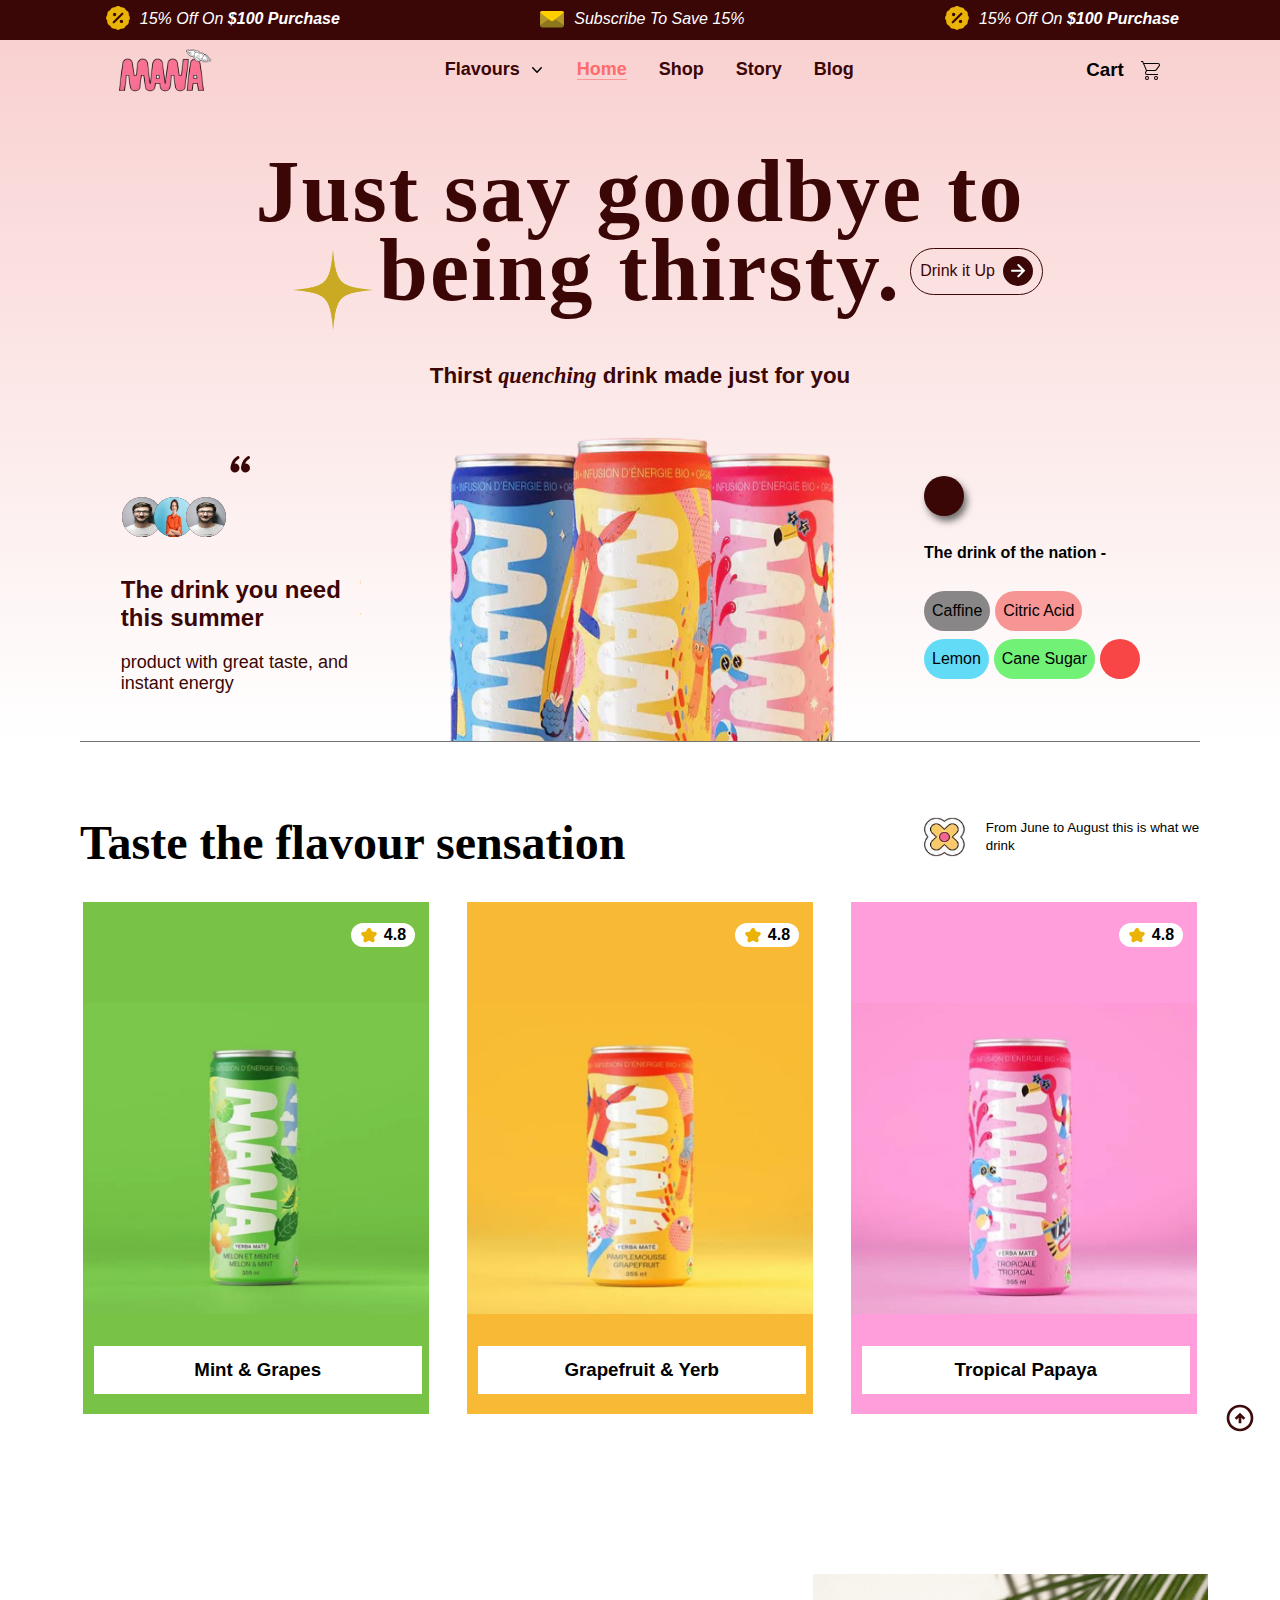
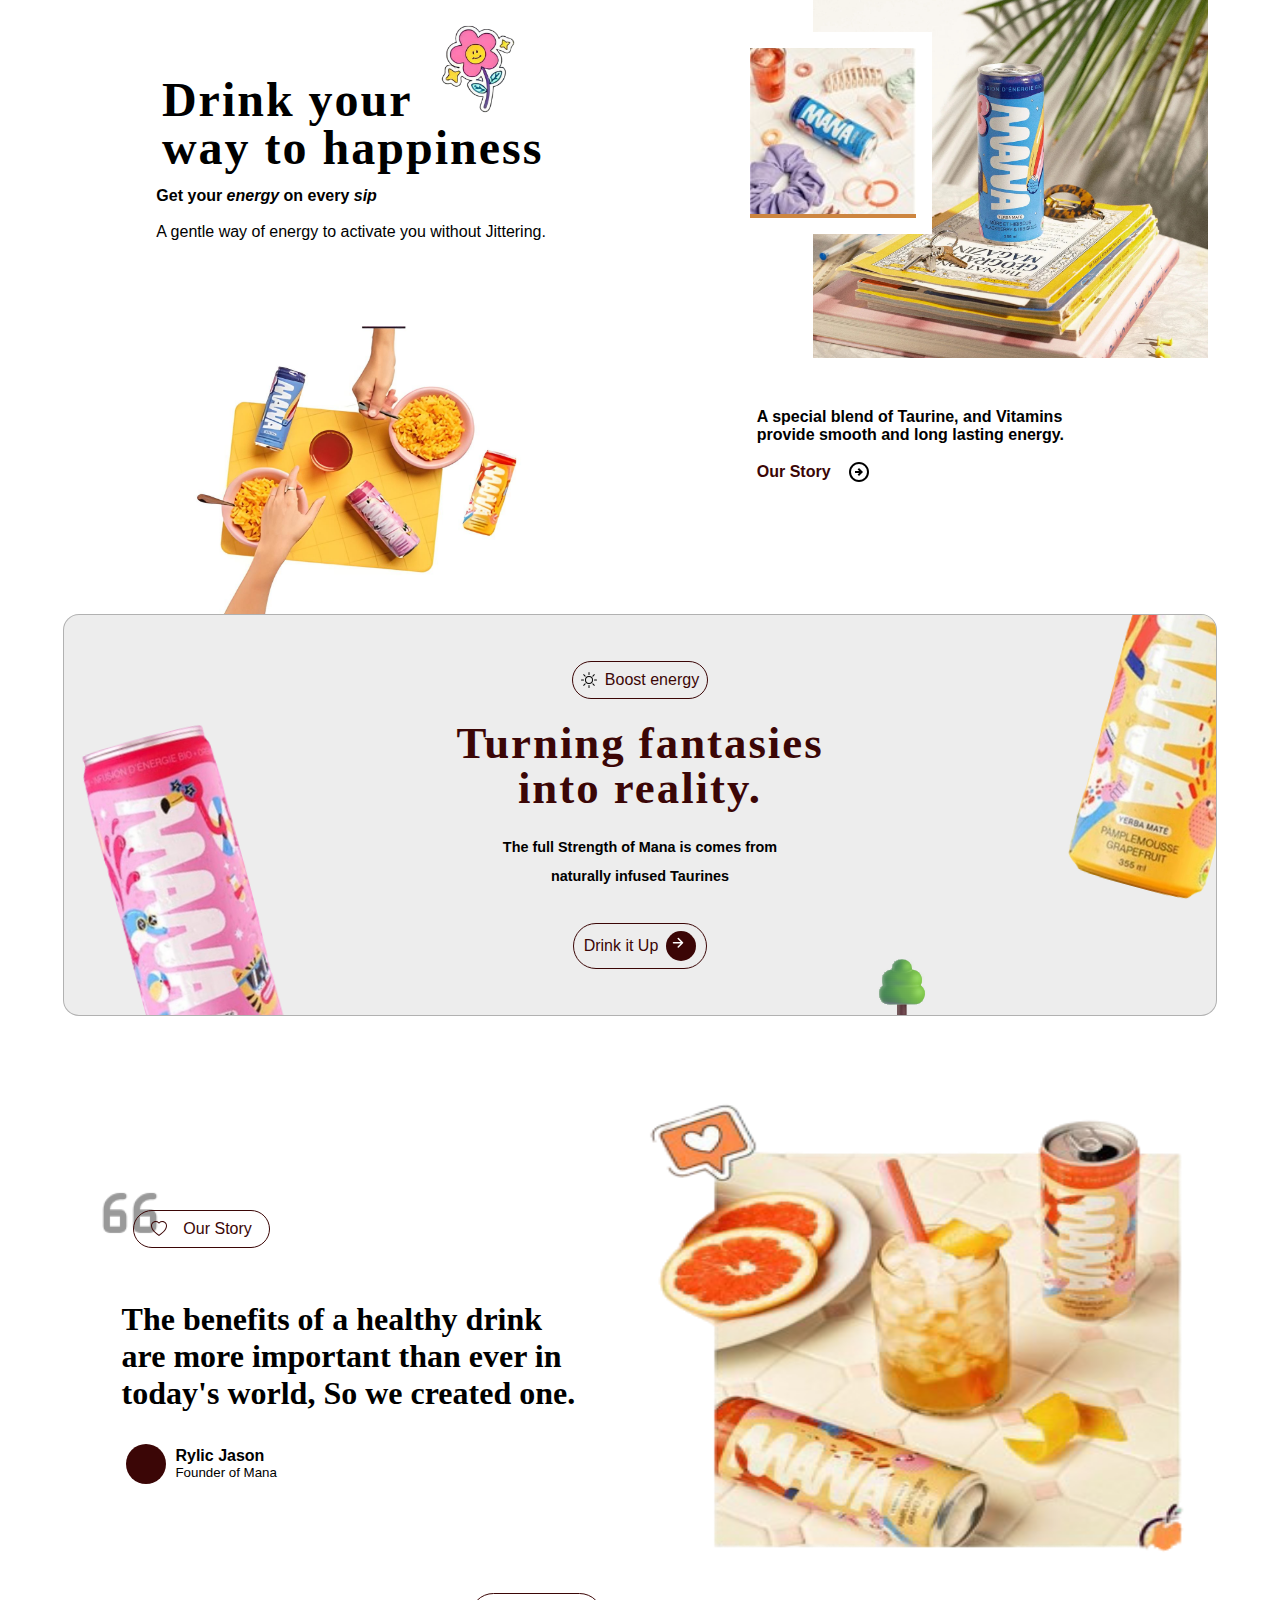
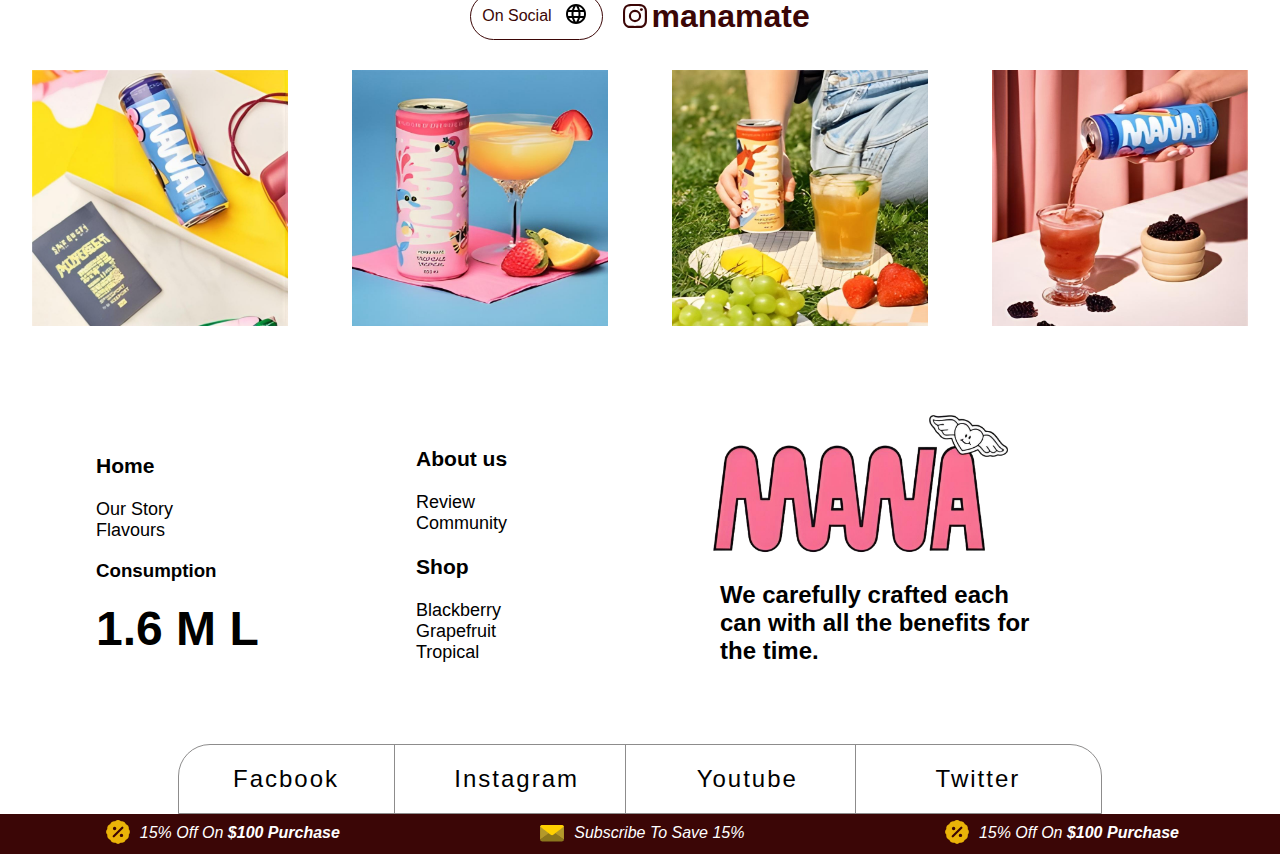
==== commit 2d3f2425: "alot of changes" ====
--- a/index.html
+++ b/index.html
@@ -7,7 +7,7 @@
     <link rel="stylesheet" href="./StyleSheets/CommonStyles.css">
     <link rel="stylesheet" href="style.css">
     <link rel="stylesheet" href="./StyleSheets/MediaQueries.css">
-    <script src="script.js"></script>
+    <script defer src="script.js"></script>
 </head>
 <body>
             <!-- Top Foucus Section  -->
@@ -64,10 +64,10 @@
                             </div>
                         </div>
                     </li>
-                    <li class="navItem transition200">Shop</li>
-                    <li class="navItem transition200">Story</li>
-                    <li class="navItem transition200">Blog</li>
-                    <li class="navItem transition200">Community</li>
+                    <li><a class="selceted" href="">Home</a></li>
+                    <li><a class="navItem transition200" href="./shop.html">Shop</a> </li>
+                    <li><a class="navItem transition200" href="./story.html">Story</a></li>
+                    <li><a class="navItem transition200" href="./blog.html">Blog</a></li>
                 </ul>
             </div>
             
@@ -93,10 +93,10 @@
                                 </ul>
                         </details>
                     </li>
-                    <li class="sideItem transition200">Shop</li>
-                    <li class="sideItem transition200">Story</li>
-                    <li class="sideItem transition200">Blog</li>
-                    <li class="sideItem transition200">Community</li>
+                    <li class="sideItem transition200"><a style="color: white;" href="./index.html">Home</a></li>
+                    <li class="sideItem transition200"><a style="color: white;" href="./shop.html">Shop</a></li>
+                    <li class="selceted">Blog</li>
+                    <li class="sideItem transition200"><a style="color: white;"  href="./story.html">Story</a></li>
                 </ul>
             </div>
 
@@ -121,7 +121,7 @@
                         <div class="mainBtn flex-row row-align p-abs transition200">
                             <a href="#" class="flex-row row-align">Drink it Up
                                 <div class="circle" style="padding: 0.2em;">
-                                    <svg xmlns="http://www.w3.org/2000/svg" width="undefined" height="undefined" viewBox="-5 -5 24 24">
+                                    <svg xmlns="http://www.w3.org/2000/svg" width="24px" height="24px" viewBox="-5 -5 24 24">
                                         <path fill="#ffffff" d="m10.586 5.657l-3.95-3.95A1 1 0 0 1 8.05.293l5.657 5.657a.997.997 0 0 1 0 1.414L8.05 13.021a1 1 0 1 1-1.414-1.414l3.95-3.95H1a1 1 0 1 1 0-2h9.586z"/>
                                     </svg>
                                 </div>
@@ -295,7 +295,11 @@
     </section>
 
                 <!-- Product Showcasing  -->
-
+    <div id="top-Arrow">
+        <a href="#top">
+            <svg style="transform: rotate(-90deg);" xmlns="http://www.w3.org/2000/svg" height="32px" viewBox="0 -960 960 960" width="32px" fill="#3f0b0b"><path d="m480-320 160-160-160-160-56 56 64 64H320v80h168l-64 64 56 56Zm0 240q-83 0-156-31.5T197-197q-54-54-85.5-127T80-480q0-83 31.5-156T197-763q54-54 127-85.5T480-880q83 0 156 31.5T763-763q54 54 85.5 127T880-480q0 83-31.5 156T763-197q-54 54-127 85.5T480-80Zm0-80q134 0 227-93t93-227q0-134-93-227t-227-93q-134 0-227 93t-93 227q0 134 93 227t227 93Zm0-320Z"/></svg>      
+        </a>
+    </div>
 
     <section  class="container flex-row" id="showCasing">
         <div class="flex-col showCaseSec" id="showCaseMain">
@@ -364,7 +368,7 @@
         <div class="mainBtn flex-row z-index-1">
             <a href="#" class="flex-row row-align">Drink it Up
                 <div class="circle" style="padding: 0.2em;">
-                    <svg xmlns="http://www.w3.org/2000/svg" width="undefined" height="undefined" viewBox="-5 -5 24 24">
+                    <svg xmlns="http://www.w3.org/2000/svg" width="18px" viewBox="-5 -5 24 24">
                         <path fill="#ffffff" d="m10.586 5.657l-3.95-3.95A1 1 0 0 1 8.05.293l5.657 5.657a.997.997 0 0 1 0 1.414L8.05 13.021a1 1 0 1 1-1.414-1.414l3.95-3.95H1a1 1 0 1 1 0-2h9.586z"/>
                     </svg>
                 </div>
--- a/StyleSheets/CommonStyles.css
+++ b/StyleSheets/CommonStyles.css
@@ -1,3 +1,56 @@
+* {
+    font-family: Arial, Helvetica, sans-serif;
+}
+
+
+:root {
+    --primary-color: rgb(59, 6, 6);
+    --secondry-color: rgb(249, 151, 151);
+    --tertiary-color: rgb(255, 108, 108);
+}
+
+@font-face {
+    font-family: crimsonRegular;
+    src: url(./assets/fonts/CrimsonText-Regular.ttf);
+}
+
+@font-face {
+    font-family: crimsonBold;
+    src: url(./assets/fonts/CrimsonText-Bold.ttf);
+}
+
+@font-face {
+    font-family: crimsonItalic;
+    src: url(./assets/fonts/CrimsonText-Italic.ttf);
+}
+
+@font-face {
+    font-family: crimsonSemi;
+    src: url(./assets/fonts/CrimsonText-SemiBold.ttf);
+}
+@property --gradient-angle {
+    syntax: "<angle>";
+    initial-value: 0deg;
+    inherits: false;
+}
+
+@keyframes upDown {
+    0% {
+        transform: translateY(0em) rotate(15deg);
+    }
+    50% {
+        transform: translateY(2em) rotate(15deg);
+
+    }
+    100% {
+        transform: translateY(0em) rotate(15deg);
+    }
+}
+
+img,h1,h2,a,li {
+    user-select: none;
+}
+
 .flex-row {
     display: flex;
     flex-direction: row;
@@ -197,4 +250,11 @@
         background-color: rgba(110, 108, 108, 0.735);
         cursor: pointer;
     }
+}
+.rotate180 {
+    transform: rotate(180deg);
+}
+.selceted {
+    color: var(--tertiary-color);
+    border-bottom: 1px solid var(--secondry-color);
 }--- a/style.css
+++ b/style.css
@@ -22,41 +22,7 @@
     }
 }
 
-* {
-    font-family: Arial, Helvetica, sans-serif;
-}
-
-
-:root {
-    --primary-color: rgb(59, 6, 6);
-    --secondry-color: rgb(249, 151, 151);
-    --tertiary-color: rgb(255, 108, 108);
-}
-
-@font-face {
-    font-family: crimsonRegular;
-    src: url(./assets/fonts/CrimsonText-Regular.ttf);
-}
-
-@font-face {
-    font-family: crimsonBold;
-    src: url(./assets/fonts/CrimsonText-Bold.ttf);
-}
-
-@font-face {
-    font-family: crimsonItalic;
-    src: url(./assets/fonts/CrimsonText-Italic.ttf);
-}
-
-@font-face {
-    font-family: crimsonSemi;
-    src: url(./assets/fonts/CrimsonText-SemiBold.ttf);
-}
-@property --gradient-angle {
-    syntax: "<angle>";
-    initial-value: 0deg;
-    inherits: false;
-}
+
 
 /* FOCUS SECTION */
 
@@ -417,6 +383,20 @@
     background-image: url(./assets/images/red\ can.jpg.png);
     background-color: hsl(323, 100%, 81%);
 }
+#top-Arrow {
+    position: sticky;
+    height: 0;
+    right: 40%;
+    top: 90%;
+    z-index: 999;
+    display: flex;
+    align-items: end;
+    justify-content: end;
+    svg {
+        padding-right: 3em;
+
+    }
+}
 
 
                         /* showcasing section  */
@@ -560,13 +540,19 @@
 }
 
                 /* Founder compliment  */
-section#FoundersCompliment  {
+section#FoundersCompliment,
+section#FoundersCompliment2,
+section#FoundersCompliment3,
+section#FoundersCompliment4 {
     height: 30em;
     div[class="flex-col"] > div[class="mainBtn"] {
         padding: 0.5em 0em !important;
     }
 }
-section#FoundersCompliment > div[class="flex-row"]  {
+section#FoundersCompliment > div[class="flex-row"] ,
+section#FoundersCompliment2 > div[class="flex-row"] ,
+section#FoundersCompliment3 > div[class="flex-row"],
+section#FoundersCompliment4 > div[class="flex-row"] {
     img {
         min-width: 460px;
     }
--- a/StyleSheets/MediaQueries.css
+++ b/StyleSheets/MediaQueries.css
@@ -30,9 +30,16 @@
         display: none;
     }
 }
+@media (min-width: 950px) {
+    #aboutNavToggler {
+        display: none;
+    }
+}
 
 @media (max-width: 950px) {
-
+    .hide950 {
+        display: none;
+    }
     /* hero section queries */
     #heroBottom {
         flex-flow: column nowrap;
@@ -150,7 +157,59 @@
     .FlinksContent {
         width: 100%;
     }
-}
+
+                /* about.css  */
+    section#intro > div {
+        flex-flow: column wrap !important;
+        gap: 1em;
+    }
+    div.card {
+        width: 60%;
+        height: 30em;
+        h3 {
+            margin-bottom: 0em;
+        }
+        p {
+            height: 50%;
+            overflow: hidden;
+            margin-bottom: 1em;
+        }
+    }
+ 
+    #aboutNav {
+        height: 0%;
+        opacity: 0.1;
+        animation: slideTopIn 200ms ease-in 0s 1 both;
+        ul {
+            flex-flow: column wrap;
+            gap: 1em;
+            margin: 0.5em;
+        }
+        ul li {
+            border: none !important;
+            border-bottom: 1px solid rgba(118, 116, 116, 0.756) !important;
+        }
+    }
+    /* #aboutNav:visited {
+    } */
+
+    div#longCard {
+        width: 90% !important;
+        height: 40em;
+        white-space: wrap;
+        margin: 5em auto;
+        .cardContent {
+            width: 50% !important;
+        }
+        .cardImg{
+            width: 40% !important;
+            img {
+                top: 0em;
+            }
+        }
+    }
+}
+
 
 @media (max-width: 800px) {
     /* hero section queries */
@@ -392,6 +451,41 @@
             font-size: 1em;
         }
     }
+
+                    /* about.css  */
+    div#longCard {
+        height: 60em;
+        .cardContent {
+            width: 100% !important;
+            height: 100%;
+            z-index: 9;
+            justify-content: end !important;
+            gap: 1em !important;
+        }
+        .cardImg{
+            margin-bottom: 5em;
+            width: 90% !important;
+            position: absolute;
+            z-index: -1;
+            height: 100% !important;
+            img {
+                left: 3em;
+                top: -2em;
+                width: 80% !important;
+
+            }
+        }
+    }
+
+                    /* blog.css  */
+    .blog {
+        height: 12em;
+        width: 100%;
+    }
+    #allBlogs {
+        height: 170em;
+        margin: 0.5em 0.2em;
+    }
 }
 
 @media (max-width: 550px) {
@@ -475,6 +569,30 @@
         font-size: smaller;
     }
 
+    /* blog.css  */
+    #allBlogs {
+        height: 300em;
+    }
+    
+    .blog {
+        flex-flow: column wrap;
+        height: 25em;
+    }
+    .blogImg {
+        height: 40%;
+        width: 100%;
+    }
+    div.blogContent {
+        width: 100%;
+        height: 50%;
+        justify-content: space-between;
+    }
+    .blogTitle {
+        width: 100%;
+        height: 6em;
+        overflow: hidden;
+    }
+
 }
 
 @media (max-width: 450px) {
@@ -501,6 +619,7 @@
     #heroCanYell {
         filter: opacity(0.5);
     }
+
 
 }
 
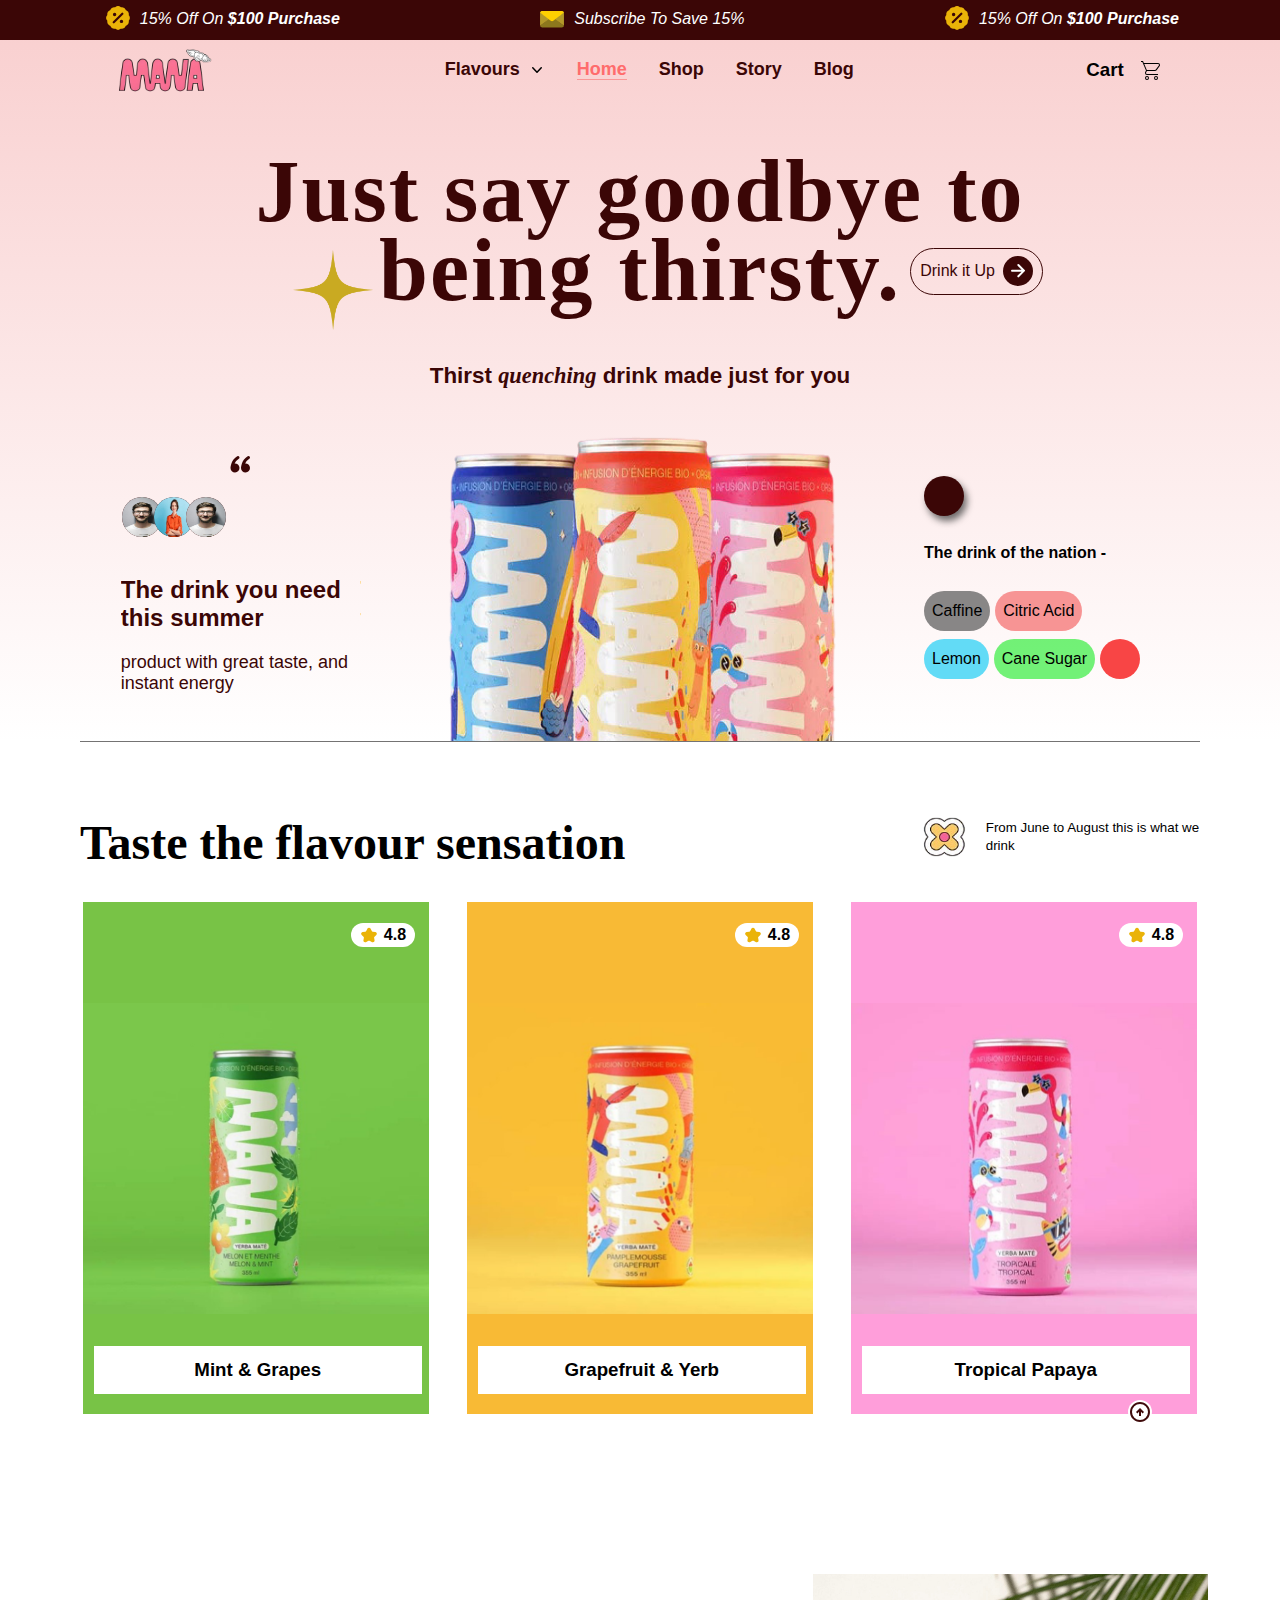
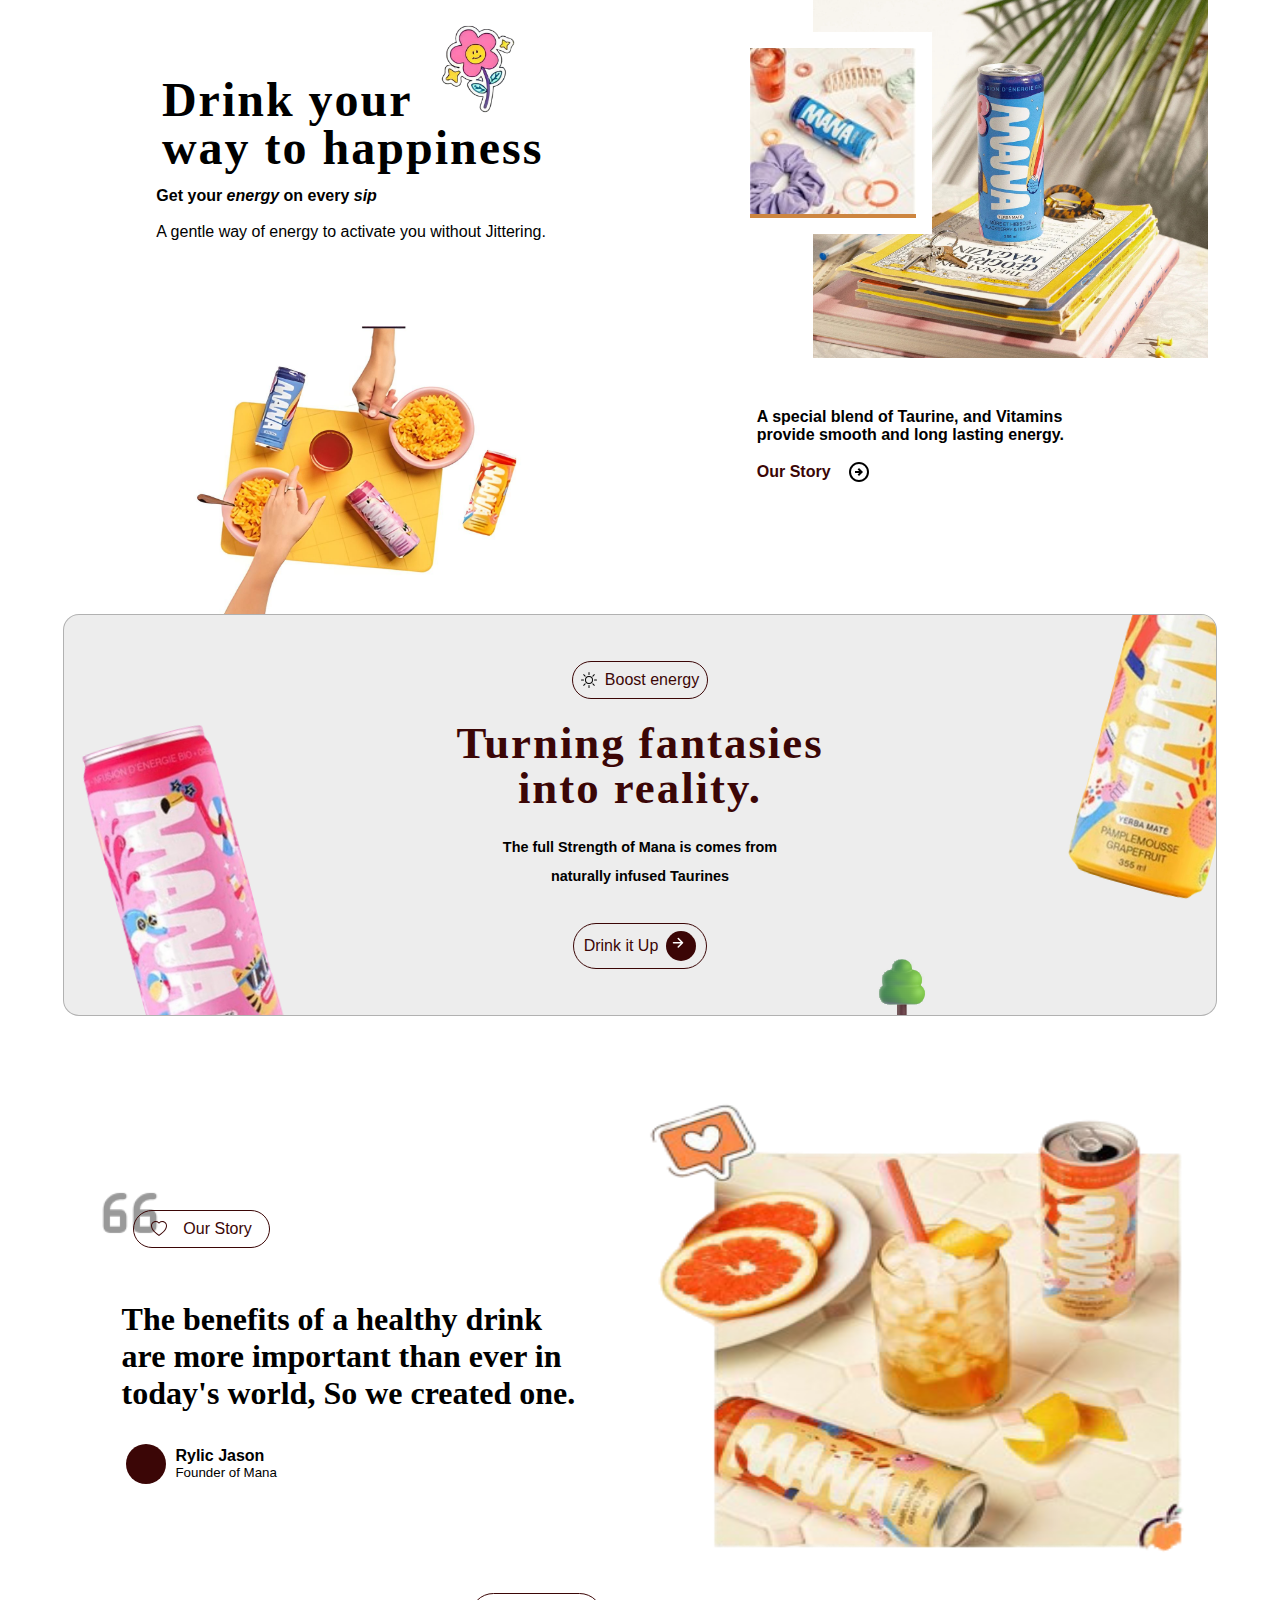
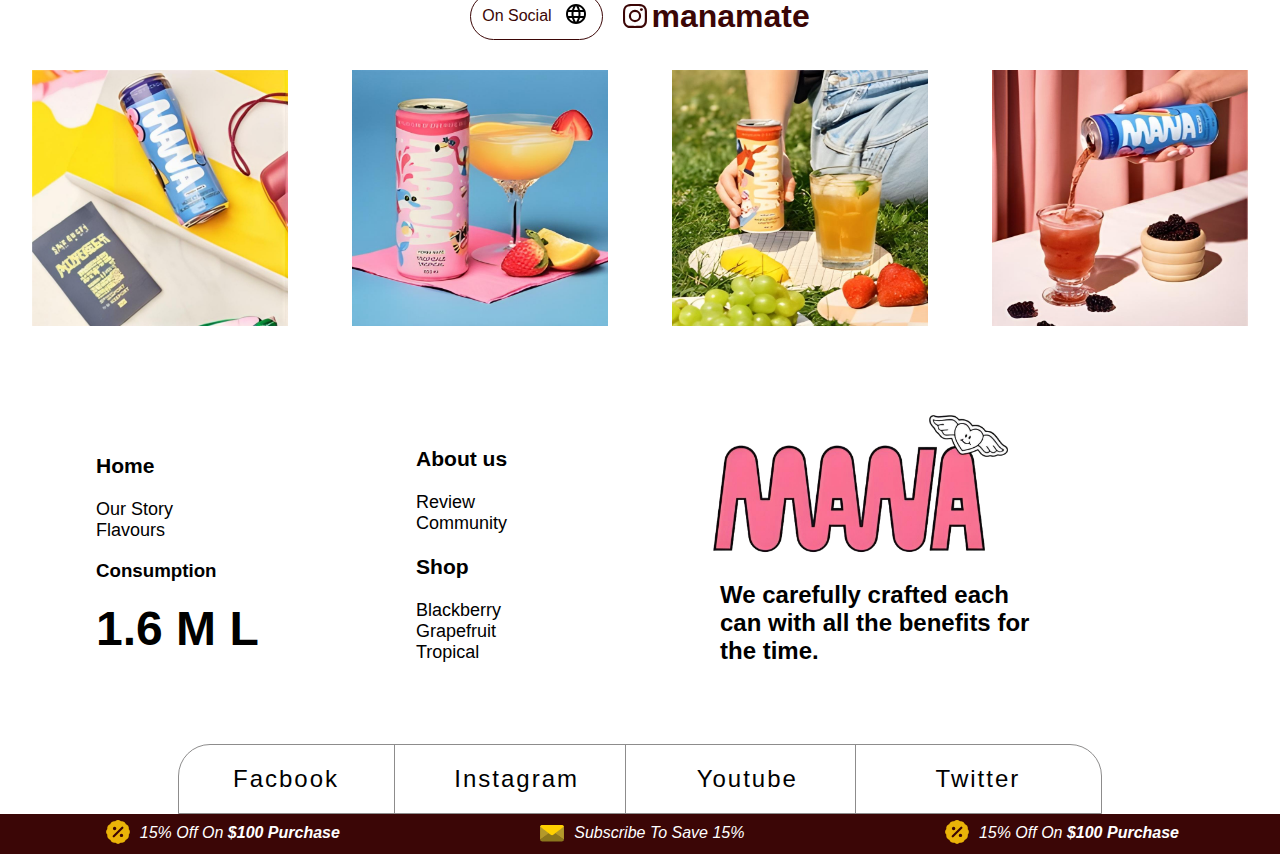
==== commit 0420bc6c: "modified up arrow" ====
--- a/index.html
+++ b/index.html
@@ -93,9 +93,9 @@
                                 </ul>
                         </details>
                     </li>
-                    <li class="sideItem transition200"><a style="color: white;" href="./index.html">Home</a></li>
+                    <li class="selceted">Home</li>
                     <li class="sideItem transition200"><a style="color: white;" href="./shop.html">Shop</a></li>
-                    <li class="selceted">Blog</li>
+                    <li class="sideItem transition200"><a style="color: white;" href="./blog.html">Blog</a></li>
                     <li class="sideItem transition200"><a style="color: white;"  href="./story.html">Story</a></li>
                 </ul>
             </div>
@@ -112,6 +112,7 @@
                 </div>
             </div>
         </nav>
+
 
                         <!-- Hero Section  -->
         <section class="container">
@@ -205,6 +206,7 @@
 
         </section>
     </div>
+
     
     <section id="bestProductsSect" class="container">
         <div id="productLine" class="row-100 flex-row">
@@ -294,12 +296,13 @@
         </div>
     </section>
 
-                <!-- Product Showcasing  -->
     <div id="top-Arrow">
         <a href="#top">
             <svg style="transform: rotate(-90deg);" xmlns="http://www.w3.org/2000/svg" height="32px" viewBox="0 -960 960 960" width="32px" fill="#3f0b0b"><path d="m480-320 160-160-160-160-56 56 64 64H320v80h168l-64 64 56 56Zm0 240q-83 0-156-31.5T197-197q-54-54-85.5-127T80-480q0-83 31.5-156T197-763q54-54 127-85.5T480-880q83 0 156 31.5T763-763q54 54 85.5 127T880-480q0 83-31.5 156T763-197q-54 54-127 85.5T480-80Zm0-80q134 0 227-93t93-227q0-134-93-227t-227-93q-134 0-227 93t-93 227q0 134 93 227t227 93Zm0-320Z"/></svg>      
         </a>
     </div>
+
+                <!-- Product Showcasing  -->
 
     <section  class="container flex-row" id="showCasing">
         <div class="flex-col showCaseSec" id="showCaseMain">
--- a/StyleSheets/CommonStyles.css
+++ b/StyleSheets/CommonStyles.css
@@ -45,6 +45,10 @@
     100% {
         transform: translateY(0em) rotate(15deg);
     }
+}
+
+html {
+    scroll-behavior: smooth;
 }
 
 img,h1,h2,a,li {
@@ -132,6 +136,26 @@
     }
 }
 
+#top-Arrow {
+    position: sticky !important;
+    width: 90vw;
+    height: 0;
+    top: 90%;
+    z-index: 999;
+    display: flex;
+    align-items: center;
+    justify-content: end;
+    svg {
+        padding-right: 3em;
+        width: 24px !important;
+        height: 24px !important;
+        padding: 0em !important;
+        background-color: white;
+        border-radius: 50%;
+    }
+}
+
+
 .mainBtn2 {
     height: 2em;
     padding: 0.1em 0.2em;
--- a/style.css
+++ b/style.css
@@ -304,7 +304,7 @@
     }
 }
 
-#bestProducts {
+#bestProducts, .products-row {
     width: 100%;
     height: 750%;
     justify-content: space-around;
@@ -327,7 +327,7 @@
 
 .productTile:hover {
     cursor: pointer;
-    box-shadow: 0px 3em 5em inset var(--primary-color);
+    box-shadow: 0px 0em 5em inset rgba(55, 11, 11, 0.769);
 
     .onHoverProdIcons {
         display: flex;
@@ -364,9 +364,7 @@
     right: 2%;
 }
 .productName:hover {
-    transform: scaleY(1.2);
     background-color: var(--secondry-color);
-    box-shadow: 2px 1px 6px black;
 }
 
 #greenCan {
@@ -382,20 +380,6 @@
 #redCan {
     background-image: url(./assets/images/red\ can.jpg.png);
     background-color: hsl(323, 100%, 81%);
-}
-#top-Arrow {
-    position: sticky;
-    height: 0;
-    right: 40%;
-    top: 90%;
-    z-index: 999;
-    display: flex;
-    align-items: end;
-    justify-content: end;
-    svg {
-        padding-right: 3em;
-
-    }
 }
 
 
--- a/StyleSheets/MediaQueries.css
+++ b/StyleSheets/MediaQueries.css
@@ -34,6 +34,7 @@
     #aboutNavToggler {
         display: none;
     }
+    
 }
 
 @media (max-width: 950px) {
@@ -207,6 +208,17 @@
                 top: 0em;
             }
         }
+    }
+    #heroBottom {
+        .floatImg2 {
+            top: 25em !important;
+            right: 5em !important;
+        }
+        .floatImg1 {
+            top: 18em !important;
+            left: 5em !important;
+        }
+
     }
 }
 
@@ -527,12 +539,12 @@
         height: 1.4em;
     }
 
-    section#bestProductsSect {
+    section#bestProductsSect, section.products {
         width: 100%;
         height: 40em;
     }
 
-    #bestProducts {
+    #bestProducts, .products-row {
         height: 60%;
         align-items: center;
         gap: 6px;
@@ -598,12 +610,12 @@
 @media (max-width: 450px) {
     /* product section queries */
 
-    section#bestProductsSect {
+    section#bestProductsSect, section.products {
         height: 80em;
         justify-content: flex-start;
     }
 
-    #bestProducts {
+    #bestProducts, .products-row {
         flex-flow: column nowrap;
         height: 80%;
         align-items: center;
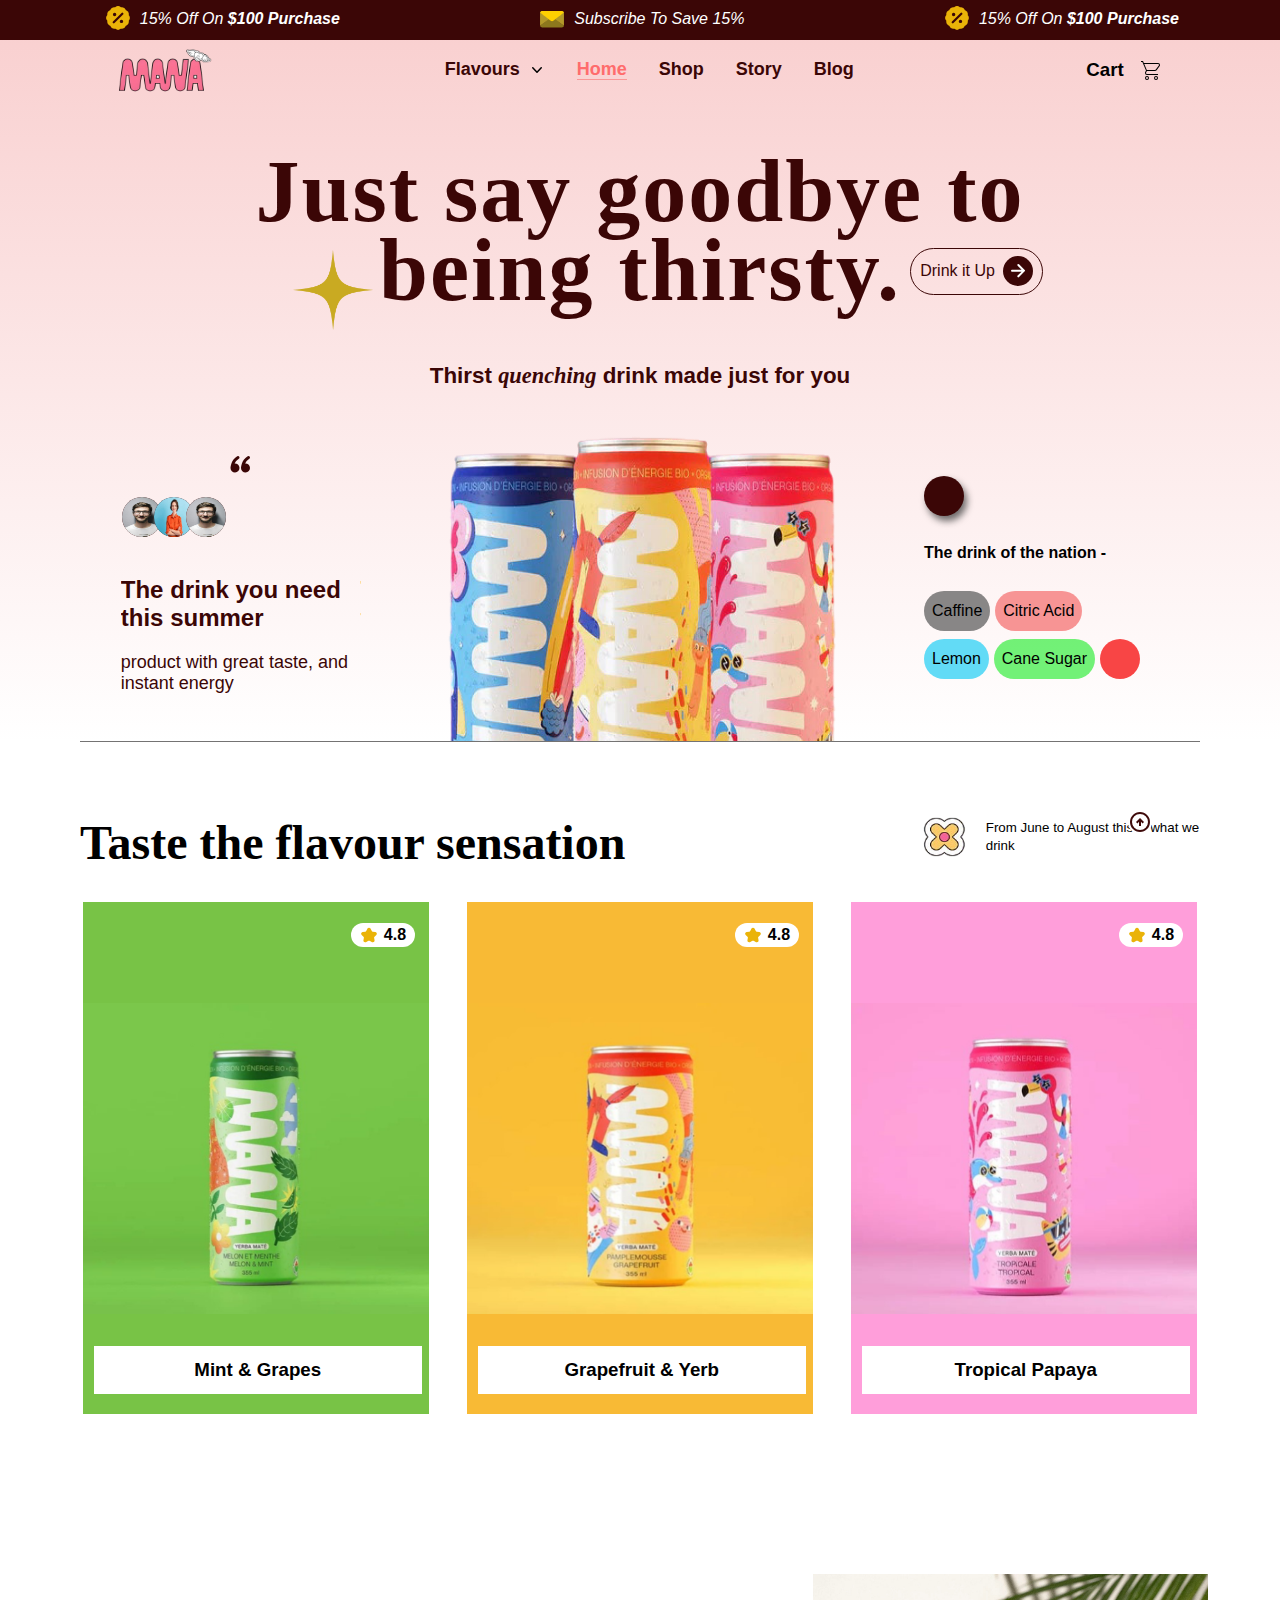
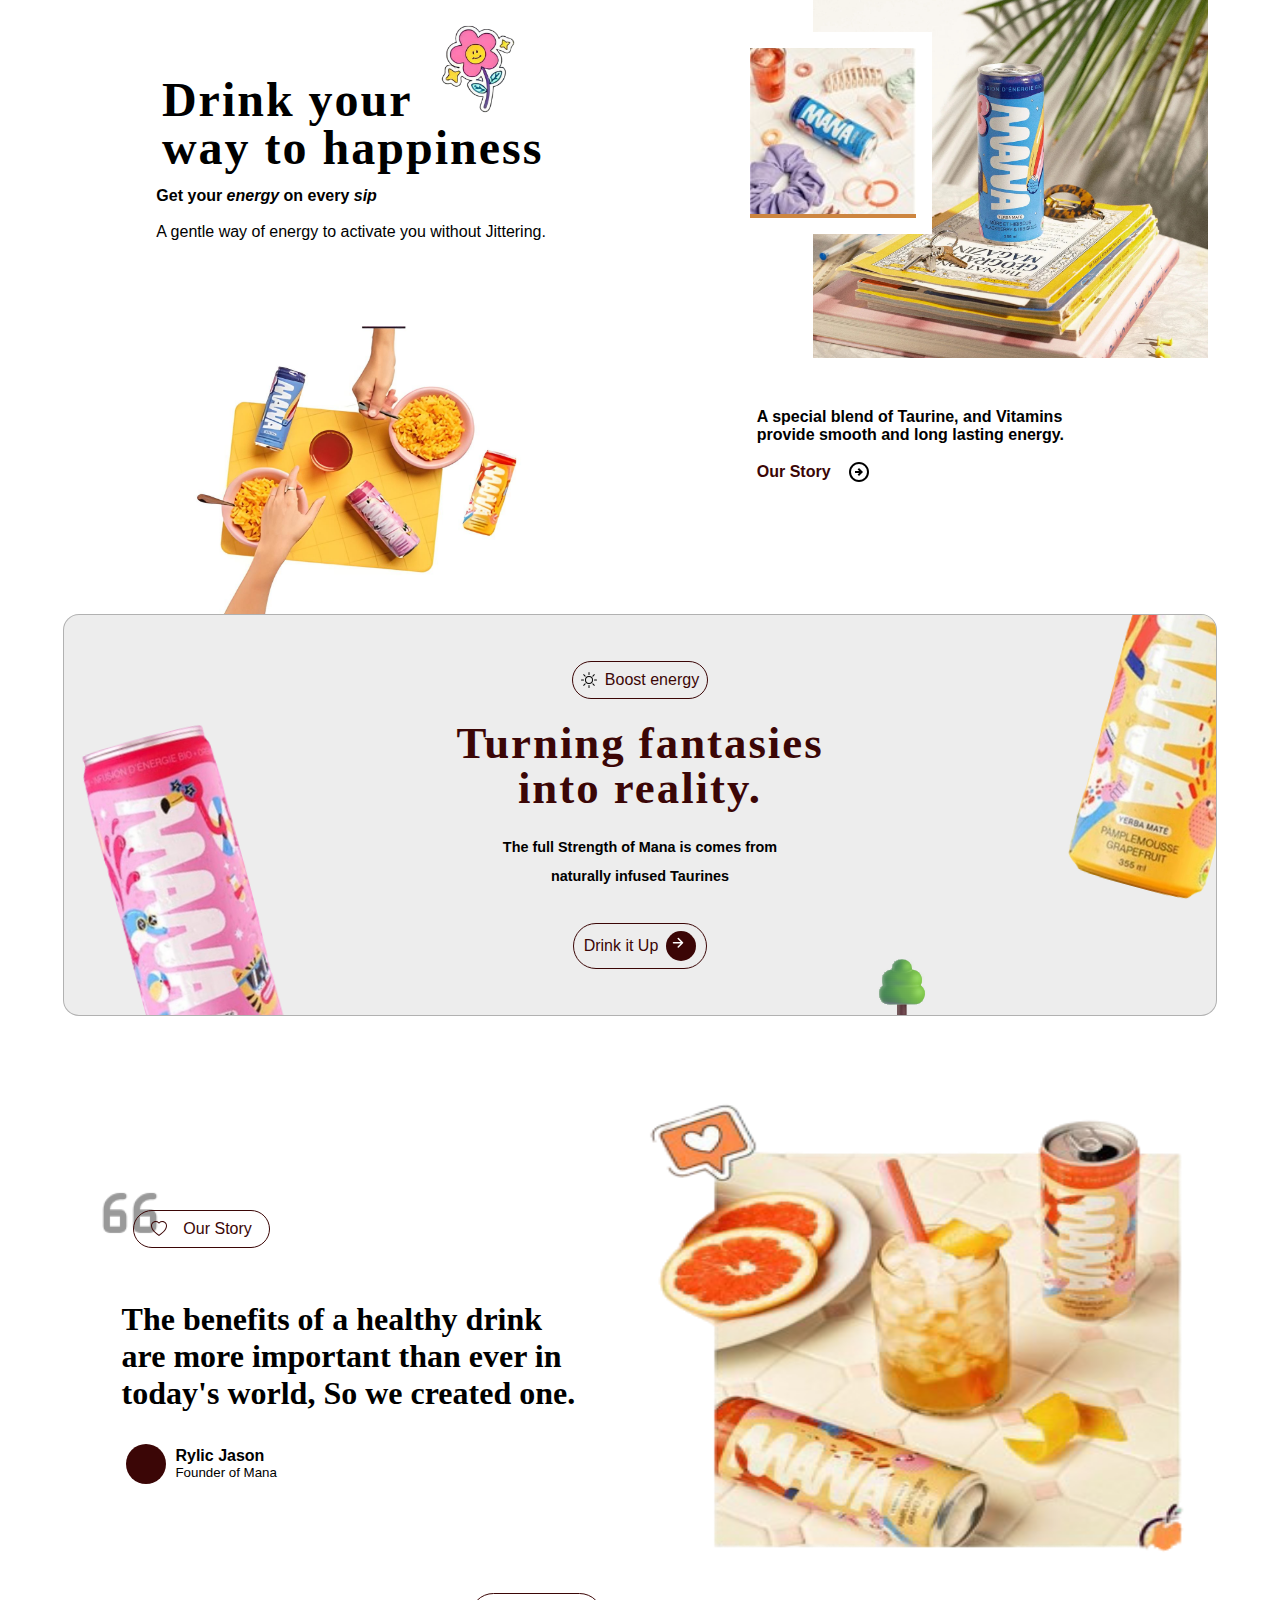
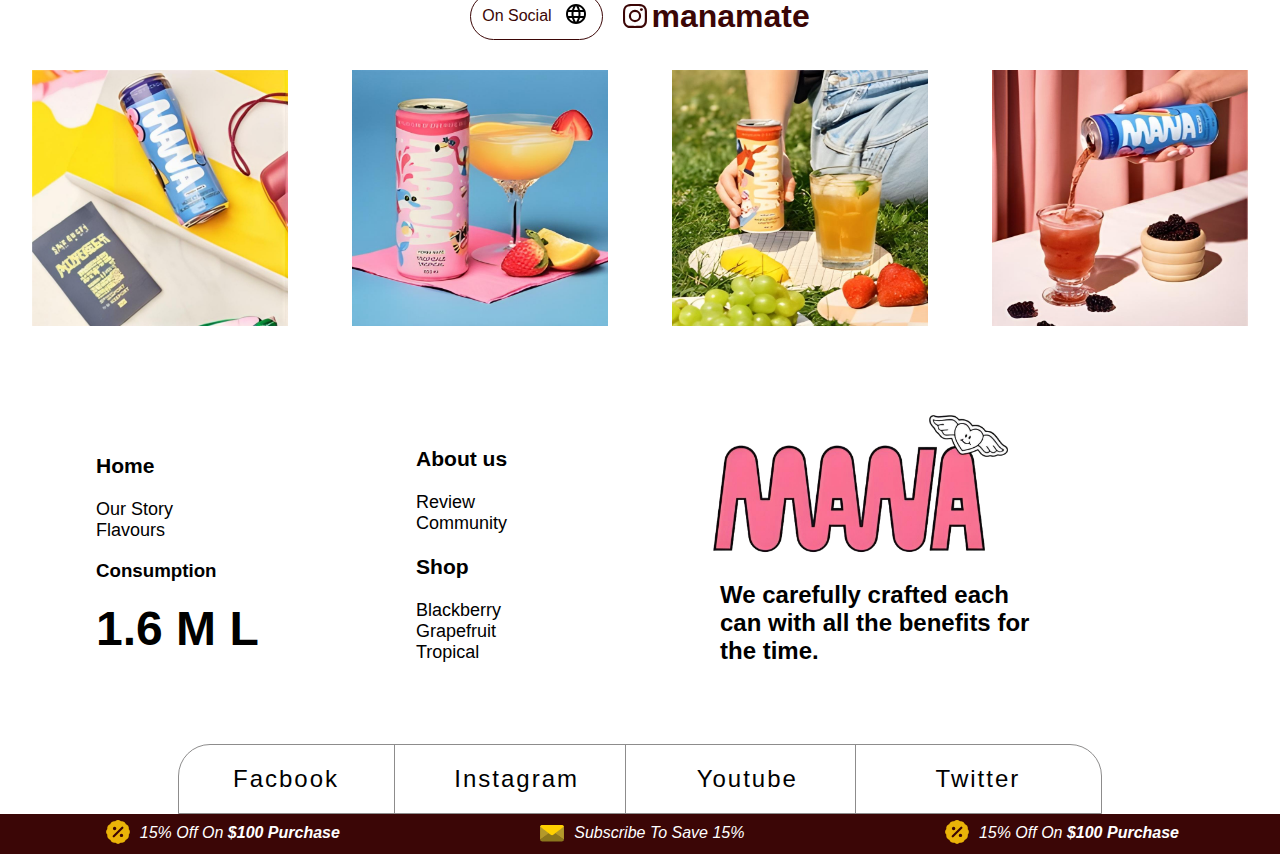
==== commit 4fbb3a9a: "few things fixed" ====
--- a/index.html
+++ b/index.html
@@ -78,7 +78,7 @@
                     </li>
 
                     <li id="sideDrop" style="border: none;">
-                        <details class="sideItem flex-row row-align">
+                        <details class="sideItem flex-col row-align">
                             <summary>
                                 Flavours
                                 <svg class="transition200" xmlns="http://www.w3.org/2000/svg" width="16px" height="16px" viewBox="0 0 16 16">
@@ -94,7 +94,7 @@
                         </details>
                     </li>
                     <li class="selceted">Home</li>
-                    <li class="sideItem transition200"><a style="color: white;" href="./shop.html">Shop</a></li>
+                    <li class="sideItem transition200"><a style="color: white; width: 100%; height: 100%;" href="./shop.html">Shop</a></li>
                     <li class="sideItem transition200"><a style="color: white;" href="./blog.html">Blog</a></li>
                     <li class="sideItem transition200"><a style="color: white;"  href="./story.html">Story</a></li>
                 </ul>
--- a/StyleSheets/CommonStyles.css
+++ b/StyleSheets/CommonStyles.css
@@ -136,14 +136,15 @@
     }
 }
 
+
 #top-Arrow {
-    position: sticky !important;
+    position: fixed !important;
     width: 90vw;
-    height: 0;
+    height: 10em;
     top: 90%;
     z-index: 999;
     display: flex;
-    align-items: center;
+    align-items: start;
     justify-content: end;
     svg {
         padding-right: 3em;
@@ -271,8 +272,14 @@
         font-size: large;
     }
     li:hover {
-        background-color: rgba(110, 108, 108, 0.735);
         cursor: pointer;
+    }
+}
+li.sideItem {
+    a {
+        display: inline-block;
+        width: 100% !important;
+        text-align: start;
     }
 }
 .rotate180 {
